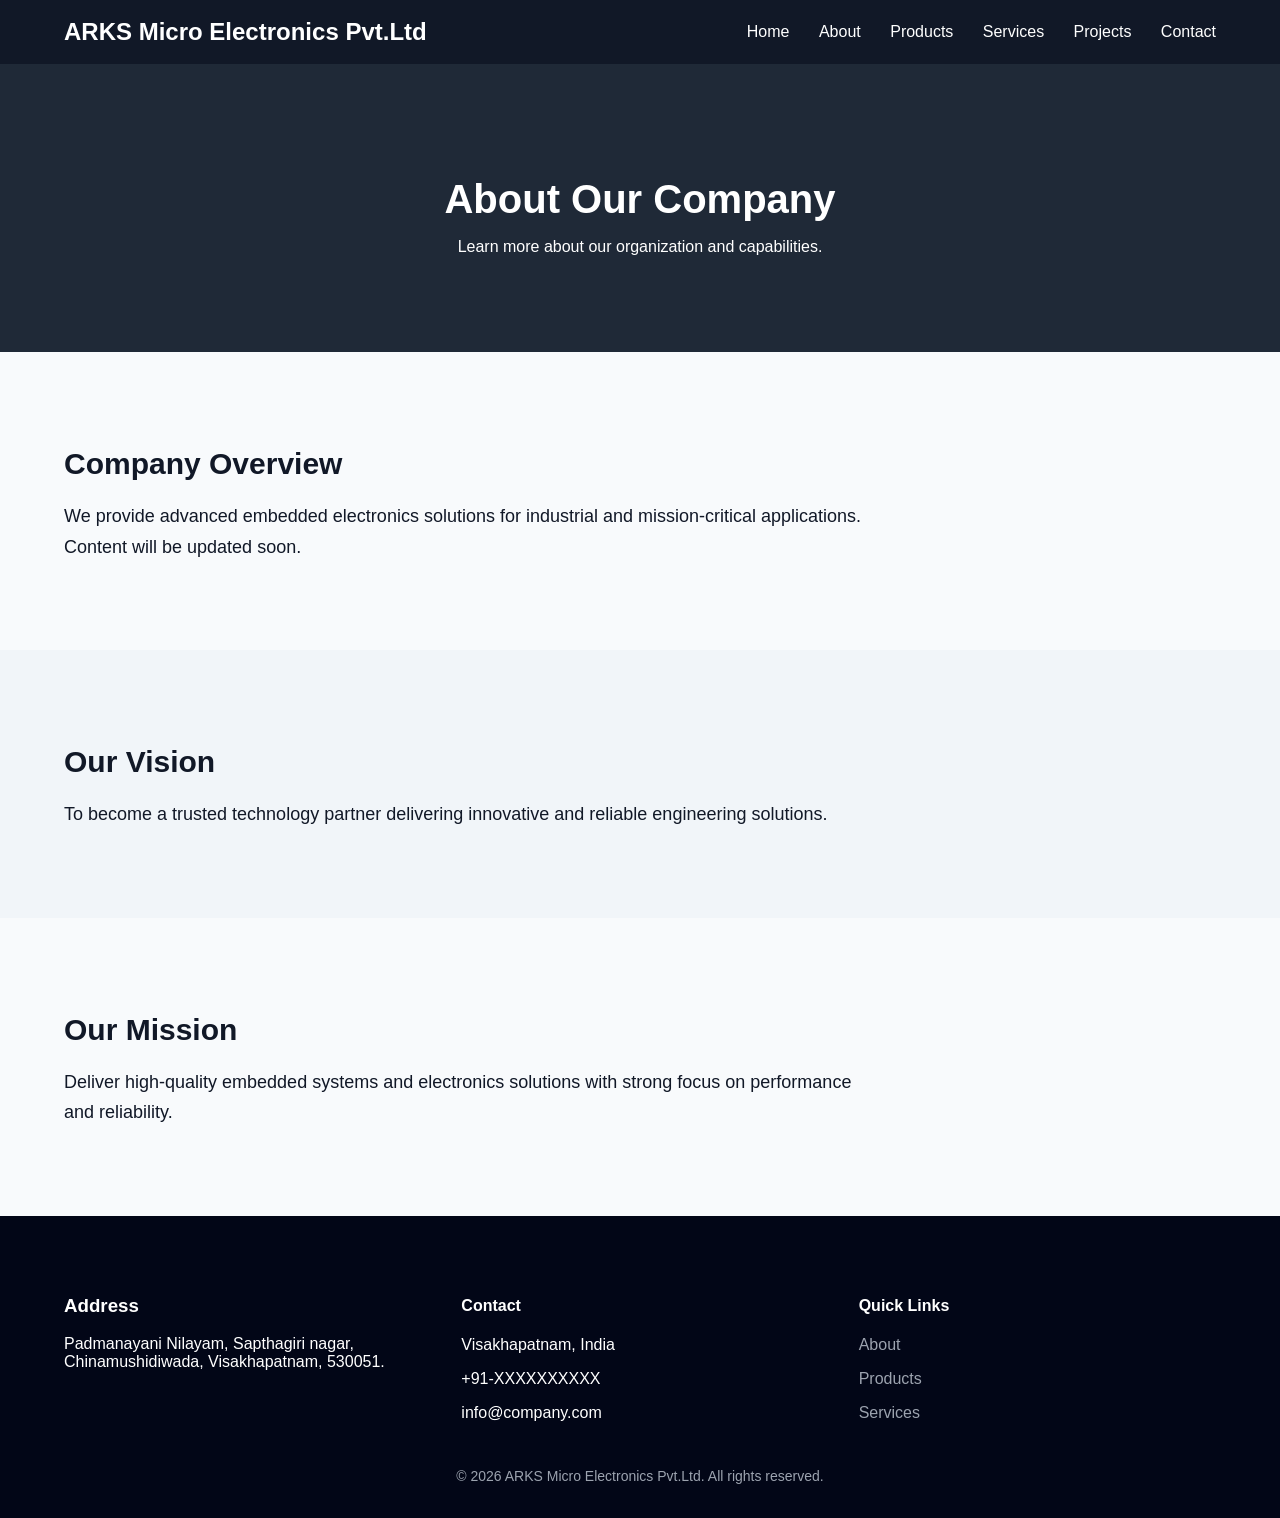
==== about.html @ 64c882c4 "added .html pages for home page" ====
<!DOCTYPE html>
<html lang="en">

<head>

<meta charset="UTF-8">
<meta name="viewport" content="width=device-width, initial-scale=1.0">

<title>About Us</title>

<link rel="stylesheet" href="css/style.css">

</head>

<body>


<!-- HEADER START -->

<header class="header">

<div class="container">

<div class="logo">
ARKS Micro Electronics Pvt.Ltd
</div>

<nav class="nav">

<a href="index.html">Home</a>
<a href="about.html">About</a>
<a href="products.html">Products</a>
<a href="services.html">Services</a>
<a href="projects.html">Projects</a>
<a href="contact.html">Contact</a>

</nav>

</div>

</header>

<!-- HEADER END -->


<!-- ABOUT PAGE TITLE -->

<section class="page-title">

<div class="container">

<h1>About Our Company</h1>

<p>Learn more about our organization and capabilities.</p>

</div>

</section>


<!-- COMPANY OVERVIEW SECTION -->

<section class="about-section">

<div class="container">

<h2>Company Overview</h2>

<p>

We provide advanced embedded electronics solutions
for industrial and mission-critical applications.

Content will be updated soon.

</p>

</div>

</section>


<!-- VISION SECTION -->

<section class="about-section light-bg">

<div class="container">

<h2>Our Vision</h2>

<p>

To become a trusted technology partner delivering
innovative and reliable engineering solutions.

</p>

</div>

</section>


<!-- MISSION SECTION -->

<section class="about-section">

<div class="container">

<h2>Our Mission</h2>

<p>

Deliver high-quality embedded systems and electronics
solutions with strong focus on performance and reliability.

</p>

</div>

</section>


<!-- FOOTER START -->

<footer class="footer">

<div class="container footer-grid">

<div>
<h3>Address</h3>
<p>Padmanayani Nilayam, Sapthagiri nagar, Chinamushidiwada, Visakhapatnam, 530051.</p>
</div>

<div>
<h4>Contact</h4>
<p>Visakhapatnam, India</p>
<p>+91-XXXXXXXXXX</p>
<p>info@company.com</p>
</div>

<div>
<h4>Quick Links</h4>
<p><a href="about.html">About</a></p>
<p><a href="products.html">Products</a></p>
<p><a href="services.html">Services</a></p>
</div>

</div>

<p class="copyright">
© 2026 ARKS Micro Electronics Pvt.Ltd. All rights reserved.
</p>

</footer>

<!-- FOOTER END -->


</body>
</html>
---- css/style.css ----
body{
margin:0;
font-family:Arial, sans-serif;;
background:#f8fafc;
color:#111827;
}

/* container */

.container{
width:90%;
max-width:1200px;
margin:auto;
}

/* header */

.header{
background:#111827;
padding:18px 0;
box-shadow:0 4px 10px rgba(0,0,0,0.1);
}

/* navbar layout */

.header .container{
display:flex;
justify-content:space-between;
align-items:center;
}

/* logo */

.logo{
color:white;
font-size:24px;
font-weight:bold;
}

/* navigation */

.nav a{
color:white;
text-decoration:none;
margin-left:25px;
font-size:16px;
transition:0.3s;
}

/* hover effect */

.nav a:hover{
color:#3b82f6;
}

.hero{
background:linear-gradient(to right,#111827,#1f2937);
color:white;
padding:120px 0;
text-align:center;
}

.hero h1{
font-size:48px;
margin-bottom:20px;
}

.hero p{
font-size:18px;
max-width:700px;
margin:auto;
margin-bottom:30px;
}

/* button */

.btn{
display:inline-block;
padding:12px 28px;
background:#3b82f6;
color:white;
text-decoration:none;
border-radius:6px;
transition:0.3s;
}

.btn:hover{
background:#2563eb;
}

.about-preview{
padding:80px 0;
text-align:center;
background:white;
}

.about-preview h2{
font-size:34px;
margin-bottom:20px;
}

.about-preview p{
max-width:700px;
margin:auto;
margin-bottom:30px;
font-size:17px;
}

.clients{
background:#f1f5f9;
padding:80px 0;
text-align:center;
}

.client-grid{
display:grid;
grid-template-columns:repeat(4,1fr);
gap:30px;
margin-top:40px;
}

.client-grid div{
background:white;
padding:25px;
border-radius:8px;
box-shadow:0 4px 10px rgba(0,0,0,0.05);
font-weight:bold;
}


.products-preview{
padding:80px 0;
background:white;
text-align:center;
}

.product-grid{
display:grid;
grid-template-columns:repeat(4,1fr);
gap:30px;
margin-top:40px;
}

.card{
background:#f8fafc;
padding:30px;
border-radius:10px;
box-shadow:0 6px 18px rgba(0,0,0,0.05);
transition:0.3s;
}

.card:hover{
transform:translateY(-8px);
box-shadow:0 12px 30px rgba(0,0,0,0.08);
}

.card h3{
margin-bottom:15px;
}

.card a{
display:inline-block;
margin-top:10px;
color:#3b82f6;
text-decoration:none;
font-weight:bold;
}


.services-preview{
background:#f1f5f9;
padding:80px 0;
text-align:center;
}

.service-grid{
display:grid;
grid-template-columns:repeat(4,1fr);
gap:30px;
margin-top:40px;
}

.service-box{
background:white;
padding:30px;
border-radius:10px;
box-shadow:0 4px 12px rgba(0,0,0,0.05);
transition:0.3s;
}

.service-box:hover{
transform:translateY(-6px);
}


.projects-preview{
padding:80px 0;
background:white;
text-align:center;
}

.project-grid{
display:grid;
grid-template-columns:repeat(3,1fr);
gap:30px;
margin-top:40px;
}

.project-card{
background:#f8fafc;
padding:30px;
border-radius:10px;
box-shadow:0 4px 12px rgba(0,0,0,0.05);
transition:0.3s;
}

.project-card:hover{
transform:translateY(-6px);
}


.contact-strip{
background:#111827;
color:white;
padding:60px 0;
text-align:center;
}

.contact-strip h2{
margin-bottom:20px;
}


.footer{
background:#020617;
color:white;
padding:60px 0 20px 0;
}

.footer-grid{
display:grid;
grid-template-columns:repeat(3,1fr);
gap:40px;
}

.footer a{
color:#9ca3af;
text-decoration:none;
}

.footer a:hover{
color:white;
}

.copyright{
text-align:center;
margin-top:30px;
font-size:14px;
color:#9ca3af;
}



/* PAGE TITLE SECTION */

.page-title{

background:#1f2937;
color:white;
padding:80px 0;
text-align:center;

}

.page-title h1{

font-size:40px;
margin-bottom:10px;

}


/* ABOUT PAGE SECTIONS */

.about-section{

padding:70px 0;

}

.light-bg{

background:#f1f5f9;

}

.about-section h2{

margin-bottom:20px;

font-size:30px;

}

.about-section p{

max-width:800px;

font-size:18px;

line-height:1.7;

}


/* PRODUCTS PAGE LAYOUT */

.products-page{

padding:80px 0;

}

/* CATEGORY BAR (HORIZONTAL) */

.category-bar{

display:flex;

justify-content:center;

gap:20px;

margin-bottom:40px;

flex-wrap:wrap;

}


.category-btn{

padding:12px 22px;

border:none;

background:#e5e7eb;

color:#111827;

font-size:16px;

font-weight:600;

border-radius:30px;

cursor:pointer;

transition:0.3s;

}


/* hover effect */

.category-bar button:hover{

background:#3b82f6;

color:white;

}

/* ACTIVE CATEGORY BUTTON */

.category-btn.active{

background:#2563eb;

color:white;

box-shadow:0 6px 18px rgba(37,99,235,0.35);

}

/* PRODUCT CARDS */

.product-card{

background:#f8fafc;

padding:25px;

margin-bottom:20px;

border-radius:10px;

box-shadow:0 5px 15px rgba(0,0,0,0.05);

transition:0.3s;

}


.product-card:hover{

transform:translateY(-5px);

}


/* HIDE ALL CATEGORIES FIRST */

.product-category{

display:none;

grid-template-columns:repeat(2,1fr);

gap:25px;

}


/* SHOW DEFAULT CATEGORY */

.product-category.embedded{

display:grid;

}


/* PRODUCT CARD IMPROVEMENT */

.product-card{

background:white;

padding:25px;

border-radius:12px;

box-shadow:0 8px 25px rgba(0,0,0,0.06);

transition:0.3s;

}


.product-card:hover{

transform:translateY(-6px);

box-shadow:0 14px 35px rgba(0,0,0,0.12);

}


/* SHOW FIRST CATEGORY DEFAULT */

.product-category.embedded{

display:block;

}


.product-card img{

width:100%;

height:auto;

border-radius:8px;

margin-bottom:15px;

}
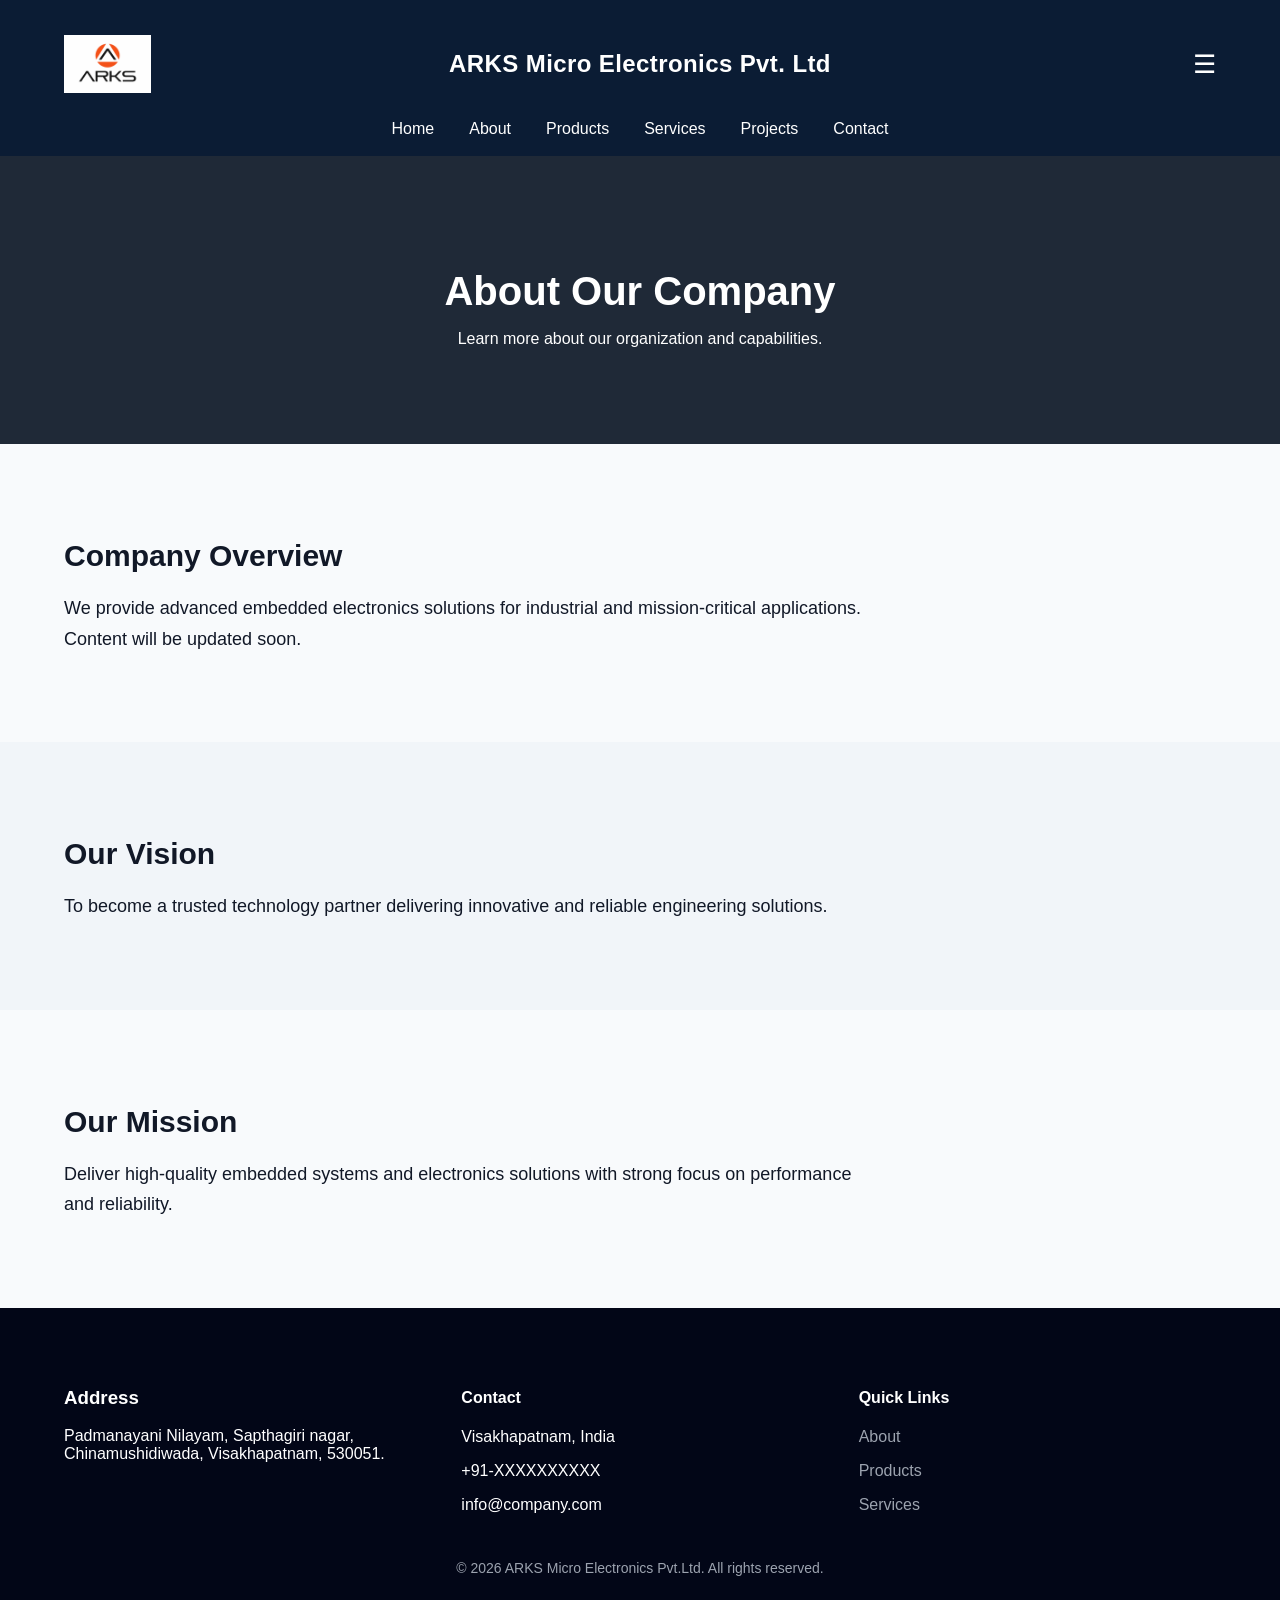
==== commit 502e4034: "updated html files" ====
--- a/about.html
+++ b/about.html
@@ -19,13 +19,42 @@
 
 <header class="header">
 
-<div class="container">
-
-<div class="logo">
-ARKS Micro Electronics Pvt.Ltd
-</div>
-
-<nav class="nav">
+<div class="top-header container">
+
+<div class="logo-left">
+<img src="images/logo.png" alt="Company Logo">
+</div>
+
+
+<div class="company-title-center">
+ARKS Micro Electronics Pvt. Ltd
+</div>
+
+
+<div class="menu-icon" onclick="toggleDropdown()">
+☰
+
+<div id="dropdownMenu" class="dropdown-menu">
+
+<a href="#">Login</a>
+<a href="#">Careers</a>
+<a href="#">Application</a>
+
+<div class="dropdown-divider"></div>
+
+<a href="#">Embedded Systems</a>
+<a href="#">Telemetry</a>
+<a href="#">Power Electronics</a>
+<a href="#">Communication</a>
+
+</div>
+
+</div>
+
+</div>
+
+
+<nav class="nav container">
 
 <a href="index.html">Home</a>
 <a href="about.html">About</a>
@@ -36,8 +65,6 @@
 
 </nav>
 
-</div>
-
 </header>
 
 <!-- HEADER END -->
@@ -158,3 +185,22 @@
 
 </body>
 </html>
+
+
+
+<script>
+
+function toggleDropdown(){
+
+var menu = document.getElementById("dropdownMenu");
+
+if(menu.style.display === "block"){
+menu.style.display = "none";
+}
+else{
+menu.style.display = "block";
+}
+
+}
+
+</script>
--- a/css/style.css
+++ b/css/style.css
@@ -13,21 +13,6 @@
 margin:auto;
 }
 
-/* header */
-
-.header{
-background:#111827;
-padding:18px 0;
-box-shadow:0 4px 10px rgba(0,0,0,0.1);
-}
-
-/* navbar layout */
-
-.header .container{
-display:flex;
-justify-content:space-between;
-align-items:center;
-}
 
 /* logo */
 
@@ -39,10 +24,16 @@
 
 /* navigation */
 
+.nav{
+display:flex;
+justify-content:center;
+gap:35px;
+margin-top:10px;
+}
+
 .nav a{
 color:white;
 text-decoration:none;
-margin-left:25px;
 font-size:16px;
 transition:0.3s;
 }
@@ -461,19 +452,188 @@
 
 .product-category.embedded{
 
+display:grid;
+}
+
+.product-card img{
+
+width:100%;
+
+height:auto;
+
+border-radius:8px;
+
+margin-bottom:15px;
+
+}
+
+
+/* HEADER BACKGROUND */
+
+.header{
+background:#0b1c34;
+padding:18px 0;
+box-shadow:0 4px 10px rgba(0,0,0,0.1);
+}
+
+/* TOP HEADER STRUCTURE */
+
+.top-header{
+display:flex;
+align-items:center;
+justify-content:space-between;
+padding:10px 0;
+position:relative;
+}
+
+/* LOGO */
+
+.logo-left img{
+height:40px;
+}
+
+.logo-left{
+position:absolute;
+left:0;
+top:50%;
+transform:translateY(-50%);
+}
+
+/* COMPANY TITLE CENTER */
+
+.company-title{
+flex:1;
+text-align:center;
+color:white;
+font-size:22px;
+font-weight:600;
+}
+
+/* MENU ICON RIGHT */
+
+.menu-icon{
+font-size:28px;
+cursor:pointer;
+color:white;
+position:relative;
+}
+
+/* DROPDOWN MENU */
+
+.dropdown-menu{
+display:none;
+position:absolute;
+right:0;
+top:45px;
+background:#0b1c34;
+min-width:150px;
+border-radius:6px;
+box-shadow:0 4px 8px rgba(0,0,0,0.4);
+z-index:999;
+}
+
+/* DROPDOWN ITEMS */
+
+.dropdown-menu a{
 display:block;
-
-}
-
-
-.product-card img{
-
-width:100%;
-
-height:auto;
-
-border-radius:8px;
-
-margin-bottom:15px;
-
-}
+padding:12px;
+color:white;
+text-decoration:none;
+}
+
+/* HOVER EFFECT */
+
+.dropdown-menu a:hover{
+background:#1c3d6e;
+}
+
+
+
+/* ===== CENTERED COMPANY TITLE HEADER ===== */
+
+.top-header{
+position:relative;
+display:flex;
+align-items:center;
+height:72px;
+}
+
+/* LEFT LOGO */
+
+.logo-left{
+position:absolute;
+left:0;
+}
+
+.logo-left img{
+height:58px;
+width:auto;
+display:block;
+}
+
+/* CENTER TITLE (TRUE CENTER OF SCREEN) */
+
+.company-title-center{
+position:absolute;
+left:50%;
+transform:translateX(-50%);
+font-size:24px;
+font-weight:600;
+letter-spacing:.4px;
+color:white;
+white-space:nowrap;
+}
+
+/* RIGHT MENU ICON */
+
+.menu-icon{
+position:absolute;
+right:0;
+font-size:26px;
+cursor:pointer;
+color:white;
+transition:.2s ease;
+}
+
+.menu-icon:hover{
+transform:scale(1.08);
+}
+
+/* DROPDOWN MENU */
+
+.dropdown-menu{
+display:none;
+position:absolute;
+right:0;
+top:40px;
+background:#0b2a4a;
+min-width:180px;
+border-radius:6px;
+box-shadow:0 8px 20px rgba(0,0,0,0.35);
+overflow:hidden;
+z-index:999;
+}
+
+/* DROPDOWN LINKS */
+
+.dropdown-menu a{
+display:block;
+padding:8px 16px;
+font-size:13px;
+color:white;
+text-decoration:none;
+transition:.2s;
+}
+
+.dropdown-menu a:hover{
+background:#133b63;
+padding-left:20px;
+}
+
+/* DIVIDER LINE */
+
+.dropdown-divider{
+height:1px;
+background:#244e75;
+margin:6px 0;
+}
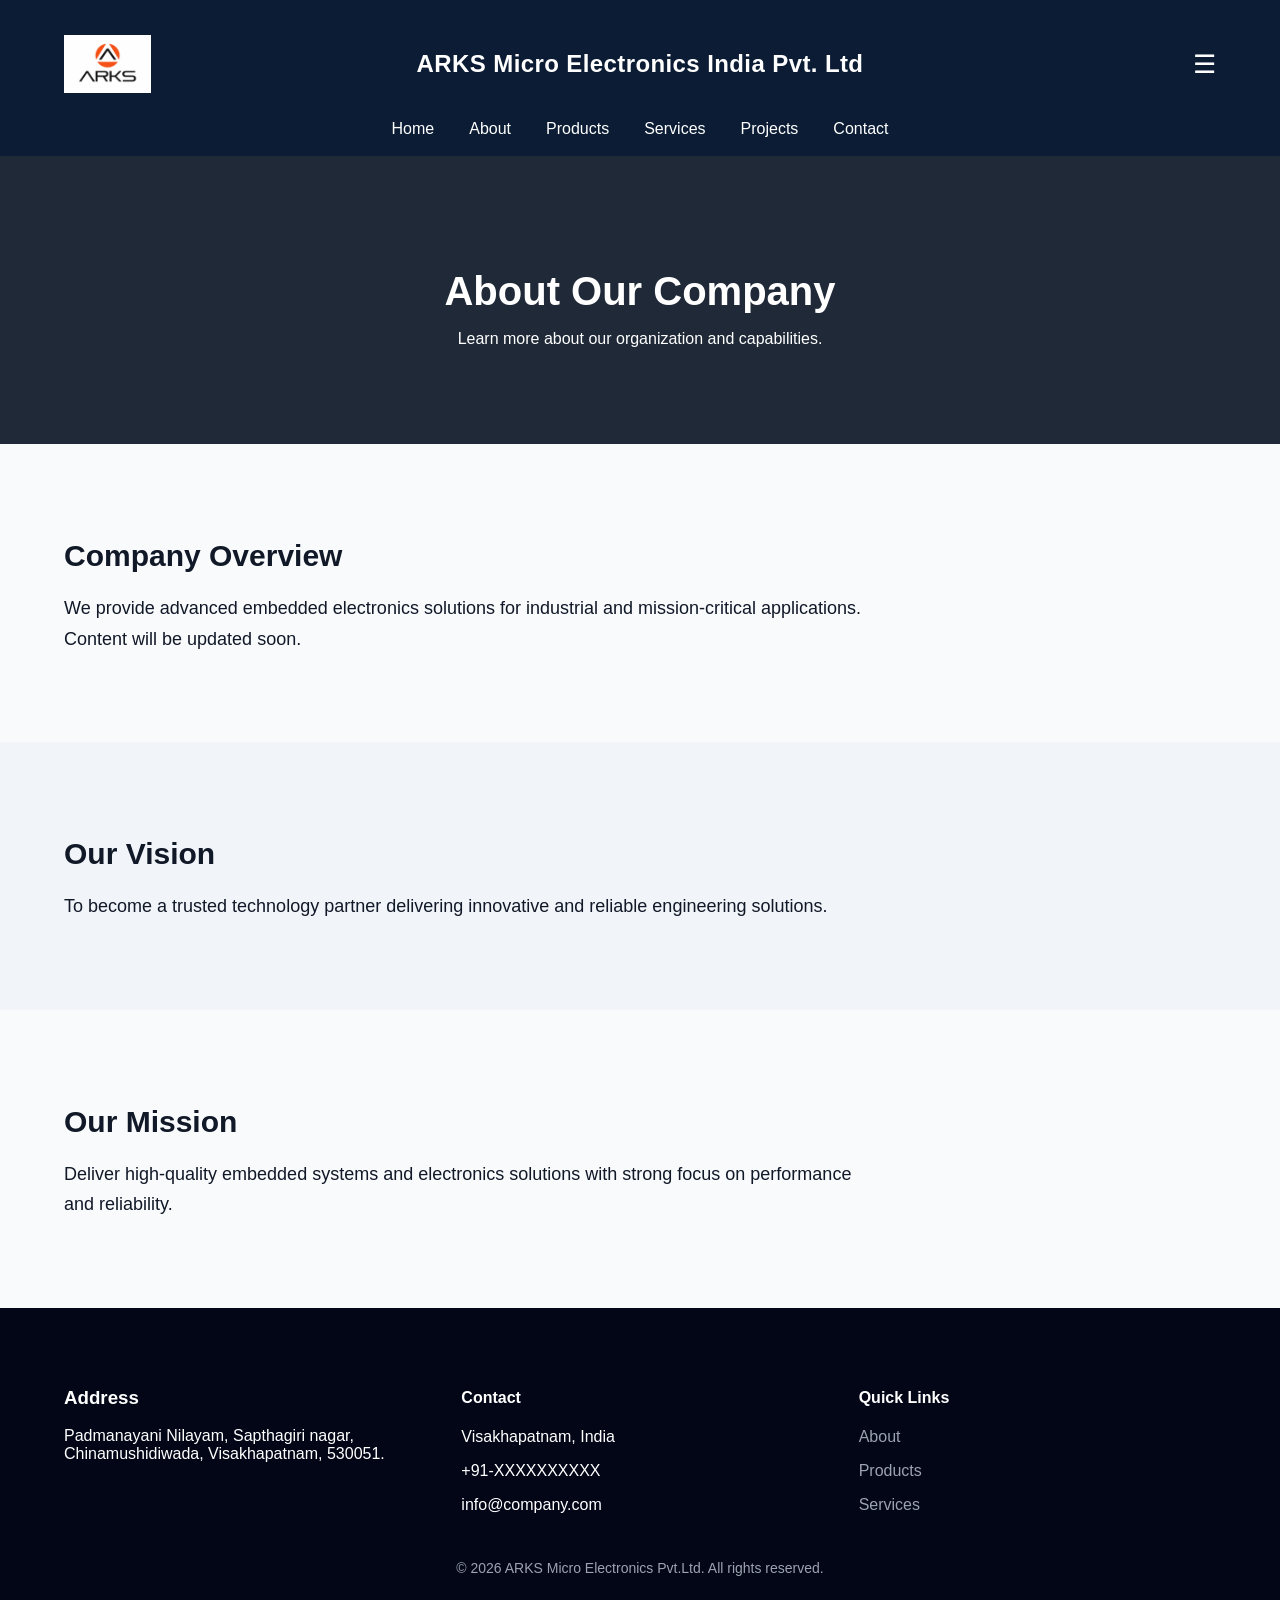
==== commit a277e70f: "changed html files as required" ====
--- a/about.html
+++ b/about.html
@@ -27,7 +27,7 @@
 
 
 <div class="company-title-center">
-ARKS Micro Electronics Pvt. Ltd
+ARKS Micro Electronics India Pvt. Ltd
 </div>
 
 
@@ -182,25 +182,7 @@
 
 <!-- FOOTER END -->
 
+<script src="js/script.js"></script>
 
 </body>
 </html>
-
-
-
-<script>
-
-function toggleDropdown(){
-
-var menu = document.getElementById("dropdownMenu");
-
-if(menu.style.display === "block"){
-menu.style.display = "none";
-}
-else{
-menu.style.display = "block";
-}
-
-}
-
-</script>
--- a/css/style.css
+++ b/css/style.css
@@ -105,17 +105,64 @@
 
 .client-grid{
 display:grid;
-grid-template-columns:repeat(4,1fr);
+grid-template-columns: repeat(auto-fit, minmax(220px, 1fr));
 gap:30px;
 margin-top:40px;
 }
 
-.client-grid div{
+/* CLIENTS SECTION */
+
+.client-item{
+
 background:white;
+
 padding:25px;
-border-radius:8px;
-box-shadow:0 4px 10px rgba(0,0,0,0.05);
-font-weight:bold;
+
+border-radius:10px;
+
+box-shadow:0 4px 12px rgba(0,0,0,0.05);
+
+text-align:center;
+
+transition:0.3s;
+
+}
+
+
+.client-item:hover{
+
+transform:translateY(-6px);
+
+box-shadow:0 10px 25px rgba(0,0,0,0.1);
+
+}
+
+
+/* CLIENT LOGO IMAGE */
+
+.client-item img{
+
+width:120px;
+
+height:80px;
+
+object-fit:contain;
+
+margin-bottom:10px;
+
+}
+
+
+/* CLIENT NAME */
+
+.client-item p{
+
+font-weight:600;
+
+color:#111827;
+
+margin:0;
+
 }
 
 
@@ -637,3 +684,350 @@
 background:#244e75;
 margin:6px 0;
 }
+
+
+
+/* SERVICES PAGE GRID */
+
+.services-page{
+
+padding:80px 0;
+
+}
+
+
+.services-grid{
+
+display:grid;
+
+grid-template-columns:repeat(3,1fr);
+
+gap:35px;
+
+}
+
+
+/* SERVICE CARD */
+
+.service-card{
+
+background:white;
+
+padding:35px;
+
+border-radius:14px;
+
+box-shadow:0 8px 28px rgba(0,0,0,0.06);
+
+transition:0.3s;
+
+}
+
+
+.service-card:hover{
+
+transform:translateY(-8px);
+
+box-shadow:0 16px 40px rgba(0,0,0,0.12);
+
+}
+
+
+.service-card h3{
+
+margin-bottom:15px;
+
+color:#111827;
+
+}
+
+
+.service-card p{
+
+color:#4b5563;
+
+line-height:1.6;
+
+}
+
+
+
+/* PROJECTS PAGE */
+
+.projects-page{
+
+padding:80px 0;
+
+}
+
+
+.projects-grid{
+
+display:grid;
+
+grid-template-columns:repeat(3,1fr);
+
+gap:35px;
+
+}
+
+
+/* PROJECT CARD */
+
+.project-card{
+
+background:white;
+
+border-radius:14px;
+
+overflow:hidden;
+
+box-shadow:0 10px 30px rgba(0,0,0,0.06);
+
+transition:0.3s;
+
+}
+
+
+.project-card:hover{
+
+transform:translateY(-8px);
+
+box-shadow:0 18px 45px rgba(0,0,0,0.12);
+
+}
+
+
+.project-card img{
+
+width:100%;
+
+height:200px;
+
+object-fit:cover;
+
+}
+
+
+.project-card h3{
+
+padding:20px 20px 10px;
+
+}
+
+
+.project-card p{
+
+padding:0 20px 25px;
+
+color:#4b5563;
+
+}
+
+
+
+/* CONTACT PAGE */
+
+.contact-page{
+
+padding:80px 0;
+
+}
+
+
+/* CONTACT LAYOUT */
+
+.contact-layout{
+
+display:grid;
+
+grid-template-columns:1fr 1fr;
+
+gap:60px;
+
+}
+
+
+/* CONTACT INFO */
+
+.contact-info h2{
+
+margin-bottom:20px;
+
+}
+
+
+.contact-info p{
+
+margin-bottom:20px;
+
+line-height:1.6;
+
+color:#4b5563;
+
+}
+
+
+/* CONTACT FORM */
+
+.contact-form form{
+
+display:flex;
+flex-direction:column;
+gap:14px;
+
+}
+
+
+/* LABEL STYLE */
+
+.contact-form label{
+
+font-weight:600;
+color:#111827;
+margin-top:10px;
+
+}
+
+
+/* INPUTS */
+
+.contact-form input,
+.contact-form textarea,
+.contact-form select{
+
+padding:12px;
+border:1px solid #d1d5db;
+border-radius:6px;
+font-size:15px;
+width:100%;
+
+}
+
+
+/* FOCUS EFFECT */
+
+.contact-form input:focus,
+.contact-form textarea:focus,
+.contact-form select:focus{
+
+outline:none;
+border-color:#2563eb;
+
+}
+
+
+/* BUTTON */
+
+.contact-form button{
+
+margin-top:15px;
+padding:14px;
+background:#2563eb;
+color:white;
+border:none;
+border-radius:6px;
+font-size:16px;
+cursor:pointer;
+transition:0.3s;
+
+}
+
+
+.contact-form button:hover{
+
+background:#1d4ed8;
+
+}
+
+
+/* CAREERS NOTE ABOVE CONTACT FORM */
+
+.careers-note{
+
+font-size:15px;
+
+margin-bottom:30px;
+
+color:#4b5563;
+
+}
+
+
+.careers-note a{
+
+color:#2563eb;
+
+font-weight:600;
+
+text-decoration:none;
+
+}
+
+
+.careers-note a:hover{
+
+text-decoration:underline;
+
+}
+
+
+
+/* CAREERS HERO BANNER */
+
+.careers-hero{
+
+background:url("../images/careers-banner.png") center/cover no-repeat;
+
+height:420px;
+
+position:relative;
+
+display:flex;
+
+align-items:center;
+
+}
+
+
+/* DARK OVERLAY FOR TEXT VISIBILITY */
+
+.careers-overlay{
+
+background:rgba(0,0,0,0.55);
+
+width:100%;
+
+height:100%;
+
+display:flex;
+
+align-items:center;
+
+}
+
+
+/* HERO TEXT */
+
+.careers-hero h1{
+
+color:white;
+
+font-size:48px;
+
+margin-bottom:20px;
+
+}
+
+
+.careers-hero p{
+
+color:white;
+
+max-width:700px;
+
+line-height:1.7;
+
+font-size:18px;
+
+}
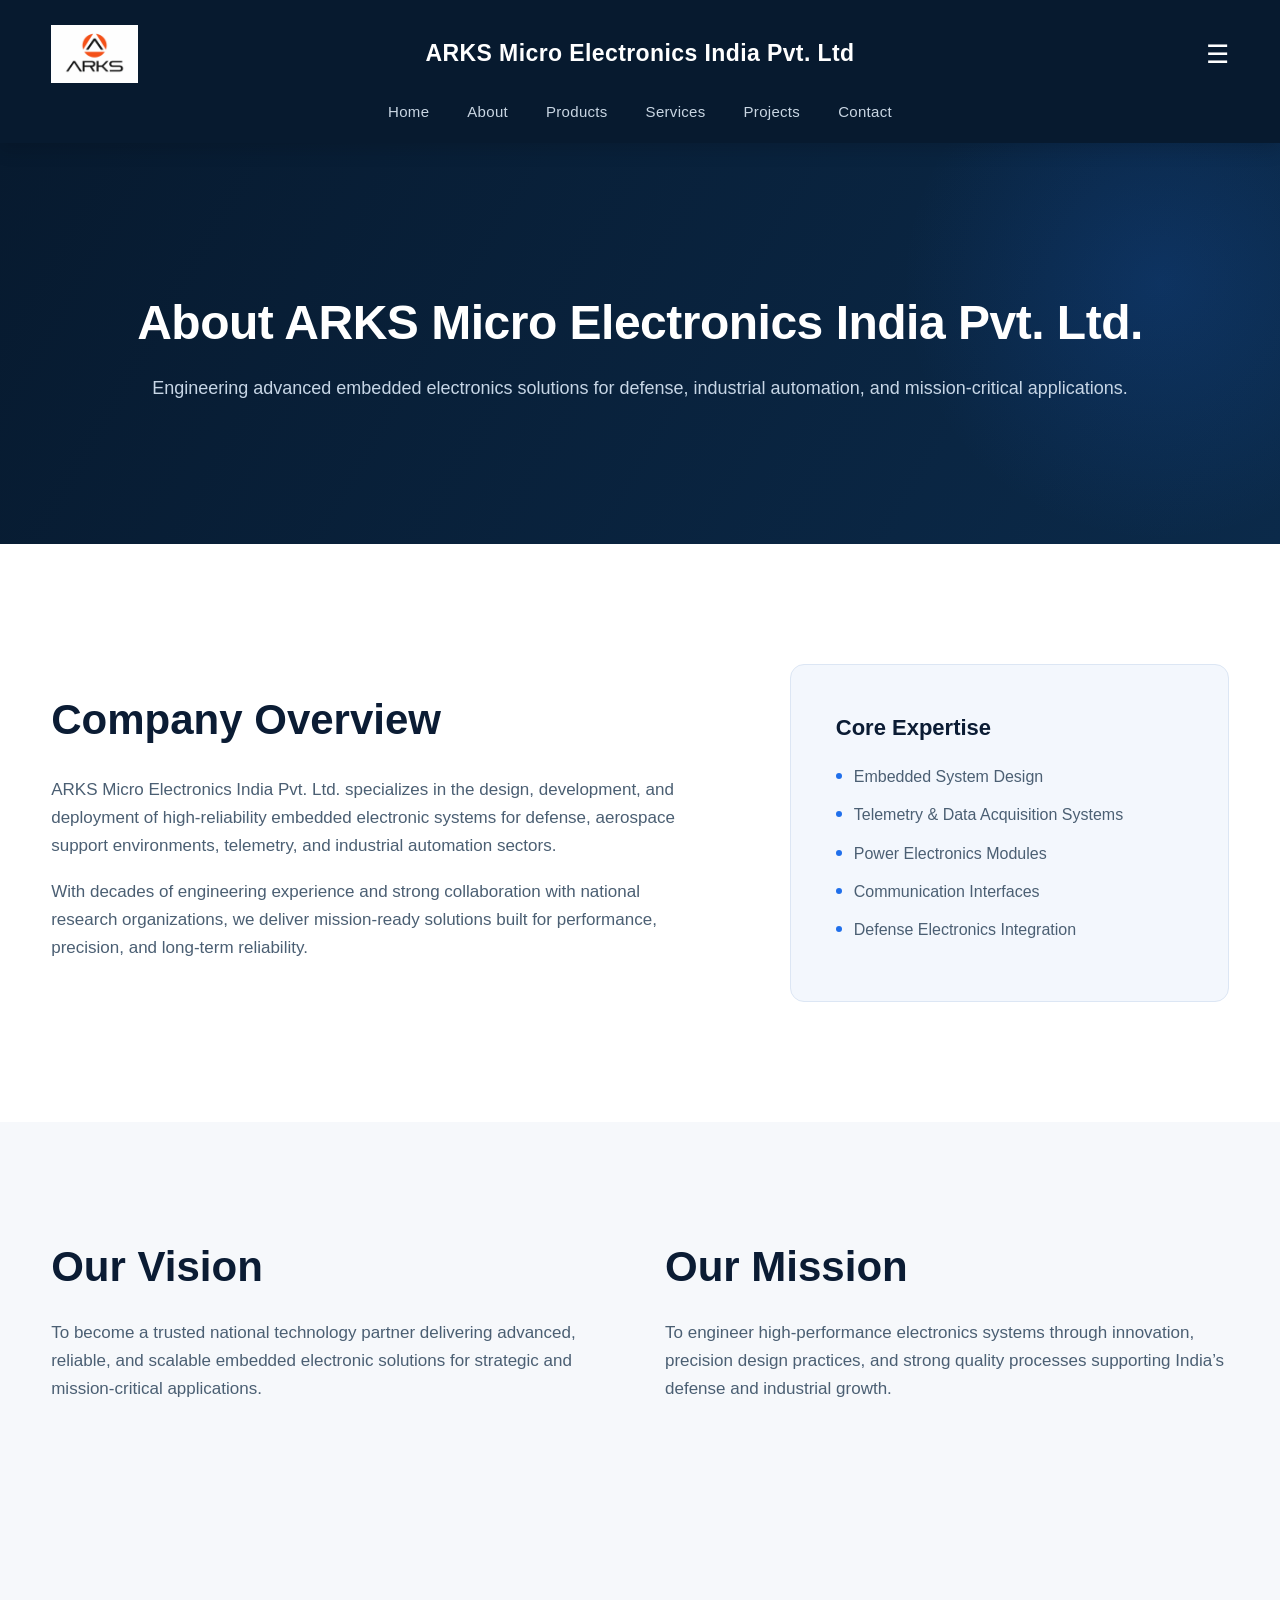
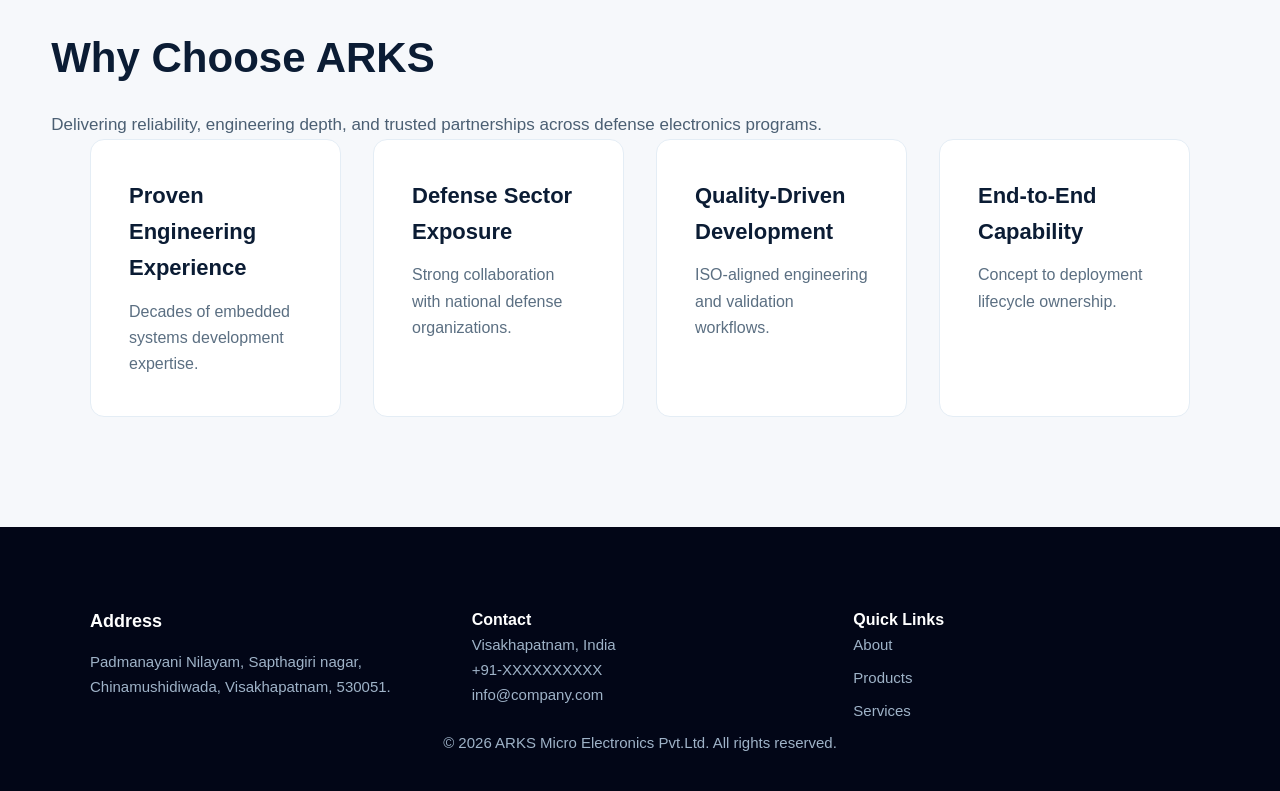
==== commit 6313e616: "updated all html pages" ====
--- a/about.html
+++ b/about.html
@@ -76,9 +76,12 @@
 
 <div class="container">
 
-<h1>About Our Company</h1>
-
-<p>Learn more about our organization and capabilities.</p>
+<h1>About ARKS Micro Electronics India Pvt. Ltd.</h1>
+
+<p>
+Engineering advanced embedded electronics solutions for defense,
+industrial automation, and mission-critical applications.
+</p>
 
 </div>
 
@@ -89,63 +92,126 @@
 
 <section class="about-section">
 
+<div class="container about-grid">
+
+<div>
+
+<h2>Company Overview</h2>
+
+<p>
+ARKS Micro Electronics India Pvt. Ltd. specializes in the design,
+development, and deployment of high-reliability embedded electronic
+systems for defense, aerospace support environments, telemetry,
+and industrial automation sectors.
+</p>
+
+<p>
+With decades of engineering experience and strong collaboration with
+national research organizations, we deliver mission-ready solutions
+built for performance, precision, and long-term reliability.
+</p>
+
+</div>
+
+<div class="about-highlight-box">
+
+<h3>Core Expertise</h3>
+
+<ul>
+
+<li>Embedded System Design</li>
+
+<li>Telemetry & Data Acquisition Systems</li>
+
+<li>Power Electronics Modules</li>
+
+<li>Communication Interfaces</li>
+
+<li>Defense Electronics Integration</li>
+
+</ul>
+
+</div>
+
+</div>
+
+</section>
+
+
+<!-- VISION SECTION -->
+
+<!-- MISSION SECTION -->
+
+<section class="vision-mission-section">
+
+<div class="container vision-mission-grid">
+
+<div class="vision-box">
+
+<h2>Our Vision</h2>
+
+<p>
+To become a trusted national technology partner delivering advanced,
+reliable, and scalable embedded electronic solutions for strategic
+and mission-critical applications.
+</p>
+
+</div>
+
+<div class="mission-box">
+
+<h2>Our Mission</h2>
+
+<p>
+To engineer high-performance electronics systems through innovation,
+precision design practices, and strong quality processes supporting
+India’s defense and industrial growth.
+</p>
+
+</div>
+
+</div>
+
+</section>
+
+<section class="why-arks-section">
+
 <div class="container">
 
-<h2>Company Overview</h2>
-
-<p>
-
-We provide advanced embedded electronics solutions
-for industrial and mission-critical applications.
-
-Content will be updated soon.
-
-</p>
-
-</div>
-
-</section>
-
-
-<!-- VISION SECTION -->
-
-<section class="about-section light-bg">
-
-<div class="container">
-
-<h2>Our Vision</h2>
-
-<p>
-
-To become a trusted technology partner delivering
-innovative and reliable engineering solutions.
-
-</p>
-
-</div>
-
-</section>
-
-
-<!-- MISSION SECTION -->
-
-<section class="about-section">
-
-<div class="container">
-
-<h2>Our Mission</h2>
-
-<p>
-
-Deliver high-quality embedded systems and electronics
-solutions with strong focus on performance and reliability.
-
-</p>
-
-</div>
-
-</section>
-
+<h2>Why Choose ARKS</h2>
+
+<p class="section-subtitle">
+Delivering reliability, engineering depth, and trusted partnerships
+across defense electronics programs.
+</p>
+
+<div class="why-grid">
+
+<div class="why-card">
+<h3>Proven Engineering Experience</h3>
+<p>Decades of embedded systems development expertise.</p>
+</div>
+
+<div class="why-card">
+<h3>Defense Sector Exposure</h3>
+<p>Strong collaboration with national defense organizations.</p>
+</div>
+
+<div class="why-card">
+<h3>Quality-Driven Development</h3>
+<p>ISO-aligned engineering and validation workflows.</p>
+</div>
+
+<div class="why-card">
+<h3>End-to-End Capability</h3>
+<p>Concept to deployment lifecycle ownership.</p>
+</div>
+
+</div>
+
+</div>
+
+</section>
 
 <!-- FOOTER START -->
 
--- a/css/style.css
+++ b/css/style.css
@@ -1,1033 +1,3493 @@
+/* =====================================================
+ARKS MICRO ELECTRONICS
+ENTERPRISE DEFENSE UI SYSTEM
+MASTER STYLESHEET — DESKTOP VERSION
+===================================================== */
+
+
+/* ===============================
+RESET
+=============================== */
+
+*{
+margin:0;
+padding:0;
+box-sizing:border-box;
+}
+
+
+/* ===============================
+BODY
+=============================== */
+
 body{
-margin:0;
-font-family:Arial, sans-serif;;
-background:#f8fafc;
-color:#111827;
-}
-
-/* container */
+
+font-family:"Inter", "Segoe UI", Arial, sans-serif;
+
+background:#f6f8fb;
+
+color:#0b1c34;
+
+line-height:1.65;
+
+-webkit-font-smoothing:antialiased;
+
+}
+
+
+/* ===============================
+CONTAINER SYSTEM
+=============================== */
 
 .container{
-width:90%;
+
+width:92%;
+
 max-width:1200px;
+
 margin:auto;
-}
-
-
-/* logo */
-
-.logo{
+
+}
+
+
+/* ===============================
+TYPOGRAPHY SCALE
+=============================== */
+
+h1{
+
+font-size:54px;
+
+font-weight:700;
+
+letter-spacing:-.5px;
+
+}
+
+
+h2{
+
+font-size:42px;
+
+font-weight:600;
+
+margin-bottom:18px;
+
+}
+
+
+h3{
+
+font-size:22px;
+
+font-weight:600;
+
+margin-bottom:10px;
+
+}
+
+
+p{
+
+font-size:17px;
+
+color:#4b5f73;
+
+}
+
+
+/* ===============================
+SECTION SPACING SYSTEM
+=============================== */
+
+section{
+
+padding:110px 0;
+
+}
+
+
+/* ===============================
+HEADER
+=============================== */
+
+.header{
+
+background:#071a2f;
+
+padding:18px 0;
+
+box-shadow:0 6px 18px rgba(0,0,0,.15);
+
+position:sticky;
+
+top:0;
+
+z-index:999;
+
+}
+
+
+/* ===============================
+TOP HEADER STRUCTURE
+=============================== */
+
+.top-header{
+
+position:relative;
+
+display:flex;
+
+align-items:center;
+
+height:72px;
+
+}
+
+
+/* LOGO */
+
+.logo-left{
+
+position:absolute;
+
+left:0;
+
+}
+
+
+.logo-left img{
+
+height:58px;
+
+}
+
+
+/* CENTER TITLE */
+
+.company-title-center{
+
+position:absolute;
+
+left:50%;
+
+transform:translateX(-50%);
+
 color:white;
-font-size:24px;
-font-weight:bold;
-}
-
-/* navigation */
+
+font-size:23px;
+
+font-weight:600;
+
+letter-spacing:.4px;
+
+}
+
+
+/* MENU ICON */
+
+.menu-icon{
+
+position:absolute;
+
+right:0;
+
+font-size:26px;
+
+color:white;
+
+cursor:pointer;
+
+transition:.25s ease;
+
+}
+
+
+.menu-icon:hover{
+
+transform:scale(1.08);
+
+}
+
+
+/* ===============================
+NAVIGATION BAR
+=============================== */
 
 .nav{
+
 display:flex;
+
 justify-content:center;
+
+gap:38px;
+
+margin-top:10px;
+
+}
+
+
+.nav a{
+
+color:#c9d6e3;
+
+text-decoration:none;
+
+font-size:15px;
+
+font-weight:500;
+
+letter-spacing:.3px;
+
+transition:.25s ease;
+
+}
+
+
+.nav a:hover{
+
+color:#1f6feb;
+
+}
+
+
+/* ===============================
+DROPDOWN MENU
+=============================== */
+
+.dropdown-menu{
+
+display:none;
+
+position:absolute;
+
+right:0;
+
+top:44px;
+
+background:#0b2a4a;
+
+min-width:200px;
+
+border-radius:6px;
+
+overflow:hidden;
+
+box-shadow:0 12px 28px rgba(0,0,0,.35);
+
+animation:fadeDropdown .2s ease;
+
+}
+
+
+@keyframes fadeDropdown{
+
+from{
+
+opacity:0;
+
+transform:translateY(-8px);
+
+}
+
+to{
+
+opacity:1;
+
+transform:translateY(0);
+
+}
+
+}
+
+
+/* DROPDOWN LINKS */
+
+.dropdown-menu a{
+
+display:block;
+
+padding:12px 18px;
+
+font-size:14px;
+
+color:#e2edf7;
+
+text-decoration:none;
+
+transition:.2s ease;
+
+}
+
+
+.dropdown-menu a:hover{
+
+background:#123b66;
+
+padding-left:24px;
+
+}
+
+
+/* DIVIDER */
+
+.dropdown-divider{
+
+height:1px;
+
+background:#244e75;
+
+margin:6px 0;
+
+}
+
+
+/* ===============================
+BUTTON SYSTEM
+=============================== */
+
+.btn,
+
+.btn-primary{
+
+display:inline-block;
+
+padding:14px 38px;
+
+border-radius:40px;
+
+background:#1f6feb;
+
+color:white;
+
+text-decoration:none;
+
+font-weight:600;
+
+letter-spacing:.3px;
+
+transition:.3s ease;
+
+box-shadow:0 6px 22px rgba(31,111,235,.35);
+
+}
+
+
+.btn:hover,
+
+.btn-primary:hover{
+
+background:#175ed1;
+
+transform:translateY(-2px);
+
+}
+
+
+/* OUTLINE BUTTON */
+
+.btn-outline{
+
+padding:14px 38px;
+
+border-radius:40px;
+
+border:2px solid #1f6feb;
+
+color:#1f6feb;
+
+text-decoration:none;
+
+font-weight:600;
+
+transition:.3s ease;
+
+}
+
+
+.btn-outline:hover{
+
+background:#1f6feb;
+
+color:white;
+
+}
+
+
+
+
+/* ===============================
+HERO SECTION
+=============================== */
+
+.hero{
+
+background:
+linear-gradient(135deg,#06192c 0%, #0b2a4a 60%, #133b63 100%);
+
+color:white;
+
+text-align:center;
+
+padding:160px 0 150px 0;
+
+position:relative;
+
+overflow:hidden;
+
+}
+
+
+/* subtle engineering glow layer */
+
+.hero::after{
+
+content:"";
+
+position:absolute;
+
+width:600px;
+
+height:600px;
+
+background:radial-gradient(circle, rgba(31,111,235,.25) 0%, transparent 70%);
+
+top:-120px;
+
+right:-150px;
+
+z-index:0;
+
+}
+
+
+.hero .container{
+
+position:relative;
+
+z-index:1;
+
+}
+
+
+.hero h1{
+
+font-size:56px;
+
+margin-bottom:26px;
+
+letter-spacing:-.4px;
+
+}
+
+
+.hero p{
+
+max-width:720px;
+
+margin:auto;
+
+font-size:19px;
+
+color:#c7d6e6;
+
+margin-bottom:40px;
+
+}
+
+
+/* ===============================
+SECTION TITLE BLOCK SYSTEM
+=============================== */
+
+.section-tag{
+
+display:inline-block;
+
+padding:6px 18px;
+
+border-radius:20px;
+
+background:#e8f0ff;
+
+color:#1f6feb;
+
+font-size:13px;
+
+font-weight:600;
+
+letter-spacing:.8px;
+
+margin-bottom:14px;
+
+}
+
+
+.section-heading{
+
+text-align:center;
+
+margin-bottom:60px;
+
+}
+
+
+.section-heading h2{
+
+margin-bottom:10px;
+
+}
+
+
+.section-heading p{
+
+max-width:650px;
+
+margin:auto;
+
+color:#5b6f82;
+
+}
+
+
+/* ===============================
+ABOUT PREVIEW SECTION
+=============================== */
+
+.about-preview{
+
+background:white;
+
+text-align:center;
+
+padding:120px 0;
+
+}
+
+
+.about-preview h2{
+
+margin-bottom:22px;
+
+}
+
+
+.about-preview p{
+
+max-width:720px;
+
+margin:auto;
+
+margin-bottom:36px;
+
+}
+
+
+/* CTA spacing refinement */
+
+.about-preview .btn{
+
+margin-top:6px;
+
+}
+
+
+/* ===============================
+CLIENTS SECTION
+=============================== */
+
+.clients{
+
+background:#eef3f8;
+
+text-align:center;
+
+padding:130px 0;
+
+}
+
+
+.clients-heading{
+
+margin-bottom:60px;
+
+}
+
+
+.clients-tag{
+
+display:inline-block;
+
+padding:6px 18px;
+
+border-radius:20px;
+
+background:#e8f0ff;
+
+color:#1f6feb;
+
+font-size:13px;
+
+font-weight:600;
+
+letter-spacing:.8px;
+
+margin-bottom:10px;
+
+}
+
+
+.clients-heading h2{
+
+margin-bottom:8px;
+
+}
+
+
+.clients-subtitle{
+
+color:#5b6f82;
+
+font-size:18px;
+
+}
+
+
+/* CLIENT GRID */
+
+.client-grid{
+
+display:grid;
+
+grid-template-columns:repeat(5,1fr);
+
 gap:35px;
-margin-top:10px;
-}
-
-.nav a{
+
+margin-top:40px;
+
+}
+
+
+/* CLIENT CARD */
+
+.client-item{
+
+background:white;
+
+padding:28px;
+
+border-radius:12px;
+
+border:1px solid #e3ebf5;
+
+transition:.35s ease;
+
+position:relative;
+
+overflow:hidden;
+
+}
+
+
+.client-item::after{
+
+content:"";
+
+position:absolute;
+
+inset:0;
+
+background:linear-gradient(120deg, transparent, rgba(31,111,235,.08), transparent);
+
+opacity:0;
+
+transition:.4s ease;
+
+}
+
+
+.client-item:hover{
+
+transform:translateY(-6px);
+
+box-shadow:0 14px 34px rgba(0,0,0,.08);
+
+}
+
+
+.client-item:hover::after{
+
+opacity:1;
+
+}
+
+
+.client-item img{
+
+width:120px;
+
+height:80px;
+
+object-fit:contain;
+
+margin-bottom:8px;
+
+}
+
+
+/* CLIENT LABEL */
+
+.client-item p{
+
+font-size:14px;
+
+font-weight:600;
+
+color:#0b1c34;
+
+}
+
+
+/* ===============================
+CARD SYSTEM (PREVIEW CARDS)
+=============================== */
+
+.card{
+
+background:white;
+
+padding:34px;
+
+border-radius:14px;
+
+border:1px solid #e4edf5;
+
+transition:.35s ease;
+
+position:relative;
+
+}
+
+
+.card::before{
+
+content:"";
+
+position:absolute;
+
+top:0;
+
+left:0;
+
+height:3px;
+
+width:0%;
+
+background:#1f6feb;
+
+transition:.35s ease;
+
+}
+
+
+.card:hover::before{
+
+width:100%;
+
+}
+
+
+.card:hover{
+
+transform:translateY(-8px);
+
+box-shadow:0 16px 38px rgba(0,0,0,.08);
+
+}
+
+
+.card h3{
+
+margin-bottom:12px;
+
+}
+
+
+.card p{
+
+font-size:16px;
+
+}
+
+
+/* ===============================
+PRODUCTS PREVIEW
+=============================== */
+
+.products-preview{
+
+background:white;
+
+text-align:center;
+
+padding:130px 0;
+
+}
+
+
+.product-grid{
+
+display:grid;
+
+grid-template-columns:repeat(3,1fr);
+
+gap:42px;
+
+max-width:1100px;
+
+margin:auto;
+
+}
+
+
+/* VIEW ALL PRODUCTS BUTTON */
+
+.view-products-btn-wrapper{
+
+text-align:center;
+
+margin-top:60px;
+
+}
+
+
+.view-products-btn{
+
+display:inline-block;
+
+padding:14px 40px;
+
+border-radius:40px;
+
+border:2px solid #1f6feb;
+
+color:#1f6feb;
+
+font-weight:600;
+
+letter-spacing:.5px;
+
+text-decoration:none;
+
+transition:.3s ease;
+
+}
+
+
+.view-products-btn:hover{
+
+background:#1f6feb;
+
 color:white;
+
+transform:translateY(-2px);
+
+}
+
+
+/* ===============================
+SERVICES PREVIEW
+=============================== */
+
+.services-preview{
+
+background:#eef3f8;
+
+text-align:center;
+
+padding:130px 0;
+
+}
+
+
+/* SERVICES GRID */
+
+.service-grid{
+
+display:grid;
+
+grid-template-columns:repeat(3,1fr);
+
+gap:40px;
+
+max-width:950px;
+
+margin:auto;
+
+}
+
+
+/* SERVICE BOX */
+
+.service-box{
+
+background:white;
+
+padding:36px;
+
+border-radius:14px;
+
+border:1px solid #e4edf5;
+
+transition:.35s ease;
+
+position:relative;
+
+}
+
+
+.service-box::before{
+
+content:"";
+
+position:absolute;
+
+left:0;
+
+bottom:0;
+
+height:3px;
+
+width:0%;
+
+background:#1f6feb;
+
+transition:.35s ease;
+
+}
+
+
+.service-box:hover::before{
+
+width:100%;
+
+}
+
+
+.service-box:hover{
+
+transform:translateY(-7px);
+
+box-shadow:0 16px 40px rgba(0,0,0,.08);
+
+}
+
+
+/* VIEW ALL SERVICES BUTTON */
+
+.view-services-btn-wrapper{
+
+margin-top:65px;
+
+}
+
+
+.view-services-btn{
+
+display:inline-block;
+
+padding:14px 40px;
+
+border-radius:40px;
+
+border:2px solid #1f6feb;
+
+color:#1f6feb;
+
+font-weight:600;
+
 text-decoration:none;
+
+transition:.3s ease;
+
+}
+
+
+.view-services-btn:hover{
+
+background:#1f6feb;
+
+color:white;
+
+transform:translateY(-2px);
+
+}
+
+
+
+
+/* ===============================
+STRENGTHS SECTION
+=============================== */
+
+.strengths-section{
+
+background:white;
+
+text-align:center;
+
+padding:130px 0;
+
+}
+
+
+/* GRID */
+
+.strengths-grid{
+
+display:grid;
+
+grid-template-columns:repeat(3,1fr);
+
+gap:55px;
+
+max-width:1100px;
+
+margin:auto;
+
+}
+
+
+/* STRENGTH CARD */
+
+.strength-card{
+
+padding:20px 30px;
+
+transition:.35s ease;
+
+position:relative;
+
+}
+
+
+/* ICON CIRCLE (ENGINEERING STYLE) */
+
+.strength-icon{
+
+width:92px;
+
+height:92px;
+
+margin:auto;
+
+border-radius:50%;
+
+border:3px solid #1f6feb;
+
+display:flex;
+
+align-items:center;
+
+justify-content:center;
+
+font-size:34px;
+
+color:#1f6feb;
+
+margin-bottom:22px;
+
+transition:.35s ease;
+
+}
+
+
+/* ICON HOVER EFFECT */
+
+.strength-card:hover .strength-icon{
+
+background:#1f6feb;
+
+color:white;
+
+transform:scale(1.08);
+
+}
+
+
+/* TITLE */
+
+.strength-card h3{
+
+margin-bottom:10px;
+
+}
+
+
+/* TEXT */
+
+.strength-card p{
+
 font-size:16px;
-transition:0.3s;
-}
+
+color:#5b6f82;
+
+}
+
+
+/* ===============================
+PROJECTS PREVIEW SECTION
+=============================== */
+
+.projects-preview{
+
+background:#eef3f8;
+
+text-align:center;
+
+padding:130px 0;
+
+}
+
+
+/* PROJECT GRID */
+
+.project-grid{
+
+display:grid;
+
+grid-template-columns:repeat(3,1fr);
+
+gap:42px;
+
+max-width:1100px;
+
+margin:auto;
+
+}
+
+
+/* PROJECT CARD */
+
+.project-card{
+
+background:white;
+
+border-radius:14px;
+
+overflow:hidden;
+
+border:1px solid #e4edf5;
+
+transition:.35s ease;
+
+position:relative;
+
+}
+
+
+/* PROJECT IMAGE */
+
+.project-card img{
+
+width:100%;
+
+height:210px;
+
+object-fit:cover;
+
+}
+
+
+/* PROJECT BODY */
+
+.project-card-content{
+
+padding:28px;
+
+}
+
+
+.project-card h3{
+
+margin-bottom:8px;
+
+}
+
+
+.project-card p{
+
+font-size:15px;
+
+color:#5b6f82;
+
+}
+
+
+/* PROJECT HOVER */
+
+.project-card:hover{
+
+transform:translateY(-8px);
+
+box-shadow:0 18px 45px rgba(0,0,0,.08);
+
+}
+
+
+/* ===============================
+CONTACT STRIP CTA (READY TO PARTNER)
+=============================== */
+
+.contact-strip{
+
+background:linear-gradient(120deg,#071a2f,#0b2a4a);
+
+text-align:center;
+
+color:white;
+
+padding:120px 0;
+
+position:relative;
+
+overflow:hidden;
+
+}
+
+
+/* SOFT GLOW EFFECT */
+
+.contact-strip::after{
+
+content:"";
+
+position:absolute;
+
+width:520px;
+
+height:520px;
+
+background:radial-gradient(circle, rgba(31,111,235,.35), transparent 70%);
+
+top:-150px;
+
+left:-140px;
+
+opacity:.5;
+
+}
+
+
+.contact-strip h2{
+
+font-size:42px;
+
+margin-bottom:18px;
+
+position:relative;
+
+z-index:1;
+
+}
+
+
+.contact-strip p{
+
+max-width:680px;
+
+margin:auto;
+
+margin-bottom:40px;
+
+color:#c7d6e6;
+
+position:relative;
+
+z-index:1;
+
+}
+
+
+/* BUTTON GROUP */
+
+.contact-buttons{
+
+display:flex;
+
+justify-content:center;
+
+gap:24px;
+
+position:relative;
+
+z-index:1;
+
+}
+
+
+/* ===============================
+HOW WE WORK (PROCESS SECTION)
+=============================== */
+
+.how-we-work{
+
+background:#eef3f8;
+
+text-align:center;
+
+padding:130px 0;
+
+}
+
+
+/* TAG */
+
+.process-tag{
+
+display:inline-block;
+
+padding:6px 18px;
+
+border-radius:20px;
+
+background:#e8f0ff;
+
+color:#1f6feb;
+
+font-size:13px;
+
+font-weight:600;
+
+letter-spacing:.7px;
+
+margin-bottom:10px;
+
+}
+
+
+/* SUBTITLE */
+
+.process-subtitle{
+
+max-width:600px;
+
+margin:auto;
+
+margin-bottom:60px;
+
+color:#5b6f82;
+
+}
+
+
+/* GRID */
+
+.process-grid{
+
+display:grid;
+
+grid-template-columns:repeat(4,1fr);
+
+gap:55px;
+
+}
+
+
+/* STEP CARD */
+
+.process-step{
+
+padding:20px 25px;
+
+transition:.35s ease;
+
+}
+
+
+/* ICON */
+
+.process-icon{
+
+width:92px;
+
+height:92px;
+
+margin:auto;
+
+border-radius:50%;
+
+border:3px solid #1f6feb;
+
+display:flex;
+
+align-items:center;
+
+justify-content:center;
+
+font-size:34px;
+
+margin-bottom:22px;
+
+transition:.35s ease;
+
+}
+
+
+/* HOVER */
+
+.process-step:hover .process-icon{
+
+background:#1f6feb;
+
+color:white;
+
+transform:scale(1.1);
+
+}
+
+
+/* ===============================
+DISCUSS PROJECT SECTION
+=============================== */
+
+.discuss-project{
+
+background:white;
+
+text-align:center;
+
+padding:130px 0;
+
+}
+
+
+/* TITLE */
+
+.discuss-project h2{
+
+margin-bottom:18px;
+
+}
+
+
+/* TEXT */
+
+.discuss-project p{
+
+max-width:680px;
+
+margin:auto;
+
+margin-bottom:40px;
+
+color:#5b6f82;
+
+}
+
+
+/* BUTTON WRAPPER */
+
+.discuss-buttons{
+
+display:flex;
+
+justify-content:center;
+
+gap:24px;
+
+}
+
+
+
+/* ===============================
+PAGE TITLE BANNER (ABOUT PAGE)
+=============================== */
+
+.page-title{
+
+background:
+linear-gradient(120deg,#071a2f,#0b2a4a);
+
+color:white;
+
+text-align:center;
+
+padding:140px 0;
+
+position:relative;
+
+overflow:hidden;
+
+}
+
+
+/* subtle glow */
+
+.page-title::after{
+
+content:"";
+
+position:absolute;
+
+width:520px;
+
+height:520px;
+
+background:radial-gradient(circle, rgba(31,111,235,.28), transparent 70%);
+
+top:-120px;
+
+right:-140px;
+
+opacity:.6;
+
+}
+
+
+/* TITLE */
+
+.page-title h1{
+
+font-size:48px;
+
+margin-bottom:12px;
+
+position:relative;
+
+z-index:1;
+
+}
+
+
+/* SUBTITLE */
+
+.page-title p{
+
+color:#c7d6e6;
+
+font-size:18px;
+
+position:relative;
+
+z-index:1;
+
+}
+
+
+/* ===============================
+ABOUT SECTION BASE
+=============================== */
+
+.about-section{
+
+background:white;
+
+padding:120px 0;
+
+}
+
+
+/* ALTERNATE BACKGROUND */
+
+.about-section.light-bg{
+
+background:#eef3f8;
+
+}
+
+
+/* ===============================
+ABOUT GRID STRUCTURE
+=============================== */
+
+.about-grid{
+
+display:grid;
+
+grid-template-columns:1.5fr 1fr;
+
+gap:80px;
+
+align-items:center;
+
+}
+
+
+/* LEFT CONTENT TEXT */
+
+.about-grid p{
+
+font-size:17px;
+
+margin-bottom:18px;
+
+}
+
+
+/* ===============================
+CAPABILITY HIGHLIGHT PANEL
+=============================== */
+
+.about-highlight-box{
+
+background:#f3f7fd;
+
+padding:45px;
+
+border-radius:14px;
+
+border:1px solid #dce6f4;
+
+position:relative;
+
+transition:.35s ease;
+
+}
+
 
 /* hover effect */
 
-.nav a:hover{
-color:#3b82f6;
-}
-
-.hero{
-background:linear-gradient(to right,#111827,#1f2937);
+.about-highlight-box:hover{
+
+transform:translateY(-6px);
+
+box-shadow:0 18px 45px rgba(0,0,0,.08);
+
+}
+
+
+/* TITLE */
+
+.about-highlight-box h3{
+
+margin-bottom:18px;
+
+}
+
+
+/* LIST */
+
+.about-highlight-box ul{
+
+list-style:none;
+
+padding:0;
+
+}
+
+
+/* LIST ITEM */
+
+.about-highlight-box li{
+
+padding-left:18px;
+
+margin-bottom:12px;
+
+position:relative;
+
+font-size:16px;
+
+color:#4b5f73;
+
+}
+
+
+/* bullet marker */
+
+.about-highlight-box li::before{
+
+content:"";
+
+width:6px;
+
+height:6px;
+
+border-radius:50%;
+
+background:#1f6feb;
+
+position:absolute;
+
+left:0;
+
+top:9px;
+
+}
+
+
+/* ===============================
+VISION / MISSION GRID
+=============================== */
+
+.vision-mission-grid{
+
+display:grid;
+
+grid-template-columns:repeat(2,1fr);
+
+gap:50px;
+
+}
+
+
+/* CARD BASE */
+
+.vision-card,
+.mission-card{
+
+background:white;
+
+padding:48px;
+
+border-radius:14px;
+
+border:1px solid #e4edf5;
+
+transition:.35s ease;
+
+position:relative;
+
+}
+
+
+/* TOP BORDER ACCENT */
+
+.vision-card::before,
+.mission-card::before{
+
+content:"";
+
+position:absolute;
+
+top:0;
+
+left:0;
+
+height:4px;
+
+width:0%;
+
+background:#1f6feb;
+
+transition:.35s ease;
+
+}
+
+
+/* HOVER EFFECT */
+
+.vision-card:hover::before,
+.mission-card:hover::before{
+
+width:100%;
+
+}
+
+
+/* CARD SHADOW HOVER */
+
+.vision-card:hover,
+.mission-card:hover{
+
+transform:translateY(-7px);
+
+box-shadow:0 18px 45px rgba(0,0,0,.08);
+
+}
+
+
+/* TEXT */
+
+.vision-card p,
+.mission-card p{
+
+color:#5b6f82;
+
+}
+
+
+/* ===============================
+WHY ARKS SECTION
+=============================== */
+
+.about-subtitle{
+
+max-width:650px;
+
+margin:auto;
+
+text-align:center;
+
+color:#5b6f82;
+
+font-size:18px;
+
+margin-bottom:60px;
+
+}
+
+
+/* GRID */
+
+.why-grid{
+
+display:grid;
+
+grid-template-columns:repeat(4,1fr);
+
+gap:32px;
+
+max-width:1100px;
+
+margin:auto;
+
+}
+
+
+/* CARD */
+
+.why-card{
+
+background:white;
+
+padding:38px;
+
+border-radius:14px;
+
+border:1px solid #e4edf5;
+
+transition:.35s ease;
+
+position:relative;
+
+}
+
+
+/* TOP ACCENT LINE */
+
+.why-card::before{
+
+content:"";
+
+position:absolute;
+
+top:0;
+
+left:0;
+
+height:4px;
+
+width:0%;
+
+background:#1f6feb;
+
+transition:.35s ease;
+
+}
+
+
+/* HOVER */
+
+.why-card:hover{
+
+transform:translateY(-7px);
+
+box-shadow:0 18px 45px rgba(0,0,0,.08);
+
+}
+
+
+/* ACCENT ANIMATION */
+
+.why-card:hover::before{
+
+width:100%;
+
+}
+
+
+/* TITLE */
+
+.why-card h3{
+
+margin-bottom:12px;
+
+}
+
+
+/* TEXT */
+
+.why-card p{
+
+color:#5b6f82;
+
+font-size:16px;
+
+}
+
+
+/* ===============================
+ABOUT SECTION HEADING ALIGNMENT
+=============================== */
+
+.about-section h2{
+
+margin-bottom:22px;
+
+}
+
+
+/* TEXT BLOCK WIDTH CONTROL */
+
+.about-section .container > p{
+
+max-width:780px;
+
+margin:auto;
+
+text-align:center;
+
+}
+
+
+
+/* ===============================
+PRODUCTS PAGE SECTION BASE
+=============================== */
+
+.products-page{
+
+background:white;
+
+padding:130px 0;
+
+text-align:center;
+
+}
+
+
+/* ===============================
+CATEGORY BAR WRAPPER
+=============================== */
+
+.category-bar{
+
+display:flex;
+
+justify-content:center;
+
+gap:22px;
+
+margin-bottom:60px;
+
+flex-wrap:wrap;
+
+}
+
+
+/* ===============================
+CATEGORY BUTTON
+=============================== */
+
+.category-btn{
+
+padding:12px 28px;
+
+border-radius:40px;
+
+border:1px solid #d6e3f5;
+
+background:white;
+
+font-size:15px;
+
+font-weight:600;
+
+letter-spacing:.3px;
+
+color:#0b1c34;
+
+cursor:pointer;
+
+transition:.3s ease;
+
+position:relative;
+
+}
+
+
+/* underline animation */
+
+.category-btn::after{
+
+content:"";
+
+position:absolute;
+
+bottom:-6px;
+
+left:50%;
+
+transform:translateX(-50%);
+
+height:2px;
+
+width:0%;
+
+background:#1f6feb;
+
+transition:.3s ease;
+
+}
+
+
+.category-btn:hover::after{
+
+width:40%;
+
+}
+
+
+/* hover effect */
+
+.category-btn:hover{
+
+color:#1f6feb;
+
+border-color:#c9dbf9;
+
+}
+
+
+/* ACTIVE CATEGORY */
+
+.category-btn.active{
+
+background:#1f6feb;
+
 color:white;
-padding:120px 0;
+
+border-color:#1f6feb;
+
+}
+
+
+.category-btn.active::after{
+
+display:none;
+
+}
+
+
+/* ===============================
+PRODUCT CATEGORY GRID
+=============================== */
+
+.product-category{
+
+display:none;
+
+grid-template-columns:repeat(2,1fr);
+
+gap:36px;
+
+max-width:1050px;
+
+margin:auto;
+
+animation:fadeCategory .4s ease;
+
+}
+
+
+@keyframes fadeCategory{
+
+from{
+
+opacity:0;
+
+transform:translateY(12px);
+
+}
+
+to{
+
+opacity:1;
+
+transform:translateY(0);
+
+}
+
+}
+
+
+/* DEFAULT ACTIVE CATEGORY */
+
+.product-category.embedded{
+
+display:grid;
+
+}
+
+
+/* ===============================
+PRODUCT CARD
+=============================== */
+
+.product-card{
+
+background:white;
+
+border-radius:14px;
+
+border:1px solid #e4edf5;
+
+overflow:hidden;
+
+text-align:left;
+
+transition:.35s ease;
+
+position:relative;
+
+}
+
+
+/* TOP ACCENT LINE */
+
+.product-card::before{
+
+content:"";
+
+position:absolute;
+
+top:0;
+
+left:0;
+
+height:4px;
+
+width:0%;
+
+background:#1f6feb;
+
+transition:.35s ease;
+
+}
+
+
+/* HOVER */
+
+.product-card:hover{
+
+transform:translateY(-8px);
+
+box-shadow:0 18px 45px rgba(0,0,0,.08);
+
+}
+
+
+.product-card:hover::before{
+
+width:100%;
+
+}
+
+
+/* ===============================
+PRODUCT IMAGE
+=============================== */
+
+.product-card img{
+
+width:100%;
+
+height:200px;
+
+object-fit:cover;
+
+border-bottom:1px solid #eef2f8;
+
+}
+
+
+/* ===============================
+PRODUCT BODY
+=============================== */
+
+.product-card-content{
+
+padding:28px;
+
+}
+
+
+/* TITLE */
+
+.product-card h3{
+
+margin-bottom:10px;
+
+font-size:20px;
+
+}
+
+
+/* DESCRIPTION */
+
+.product-card p{
+
+font-size:16px;
+
+color:#5b6f82;
+
+line-height:1.6;
+
+}
+
+
+/* ===============================
+PRODUCT CARD HOVER LIGHT GLOW
+=============================== */
+
+.product-card:hover{
+
+background:linear-gradient(
+
+180deg,
+
+#ffffff 0%,
+
+#fbfdff 100%
+
+);
+
+}
+
+
+/* ===============================
+CATEGORY TRANSITION SMOOTHNESS
+=============================== */
+
+.product-category{
+
+transition:.3s ease;
+
+}
+
+
+/* ===============================
+VIEW ALL PRODUCTS BUTTON ALIGNMENT
+=============================== */
+
+.products-page .btn-outline{
+
+margin-top:50px;
+
+}
+
+
+/* ===============================
+PRODUCT PAGE TITLE ALIGNMENT
+=============================== */
+
+.products-page h2{
+
+margin-bottom:20px;
+
+}
+
+
+/* ===============================
+PRODUCT GRID TITLE SPACING
+=============================== */
+
+.product-category h3{
+
+margin-bottom:8px;
+
+}
+
+
+/* ===============================
+PRODUCT DESCRIPTION WIDTH CONTROL
+=============================== */
+
+.product-card p{
+
+max-width:90%;
+
+}
+
+
+
+/* ===============================
+SERVICES PAGE BASE SECTION
+=============================== */
+
+.services-page{
+
+background:white;
+
+padding:130px 0;
+
 text-align:center;
-}
-
-.hero h1{
-font-size:48px;
+
+}
+
+
+/* ===============================
+SERVICES GRID
+=============================== */
+
+.services-grid{
+
+display:grid;
+
+grid-template-columns:repeat(3,1fr);
+
+gap:40px;
+
+max-width:1100px;
+
+margin:auto;
+
+}
+
+
+/* ===============================
+SERVICE CARD
+=============================== */
+
+.service-card{
+
+background:white;
+
+padding:42px;
+
+border-radius:14px;
+
+border:1px solid #e4edf5;
+
+transition:.35s ease;
+
+position:relative;
+
+text-align:left;
+
+}
+
+
+/* ACCENT BAR */
+
+.service-card::before{
+
+content:"";
+
+position:absolute;
+
+left:0;
+
+top:0;
+
+height:4px;
+
+width:0%;
+
+background:#1f6feb;
+
+transition:.35s ease;
+
+}
+
+
+.service-card:hover::before{
+
+width:100%;
+
+}
+
+
+/* HOVER EFFECT */
+
+.service-card:hover{
+
+transform:translateY(-8px);
+
+box-shadow:0 18px 45px rgba(0,0,0,.08);
+
+}
+
+
+/* SERVICE TITLE */
+
+.service-card h3{
+
+margin-bottom:12px;
+
+font-size:20px;
+
+}
+
+
+/* SERVICE TEXT */
+
+.service-card p{
+
+font-size:16px;
+
+color:#5b6f82;
+
+line-height:1.6;
+
+}
+
+
+/* ===============================
+SERVICE ICON STYLE
+=============================== */
+
+.service-icon{
+
+width:78px;
+
+height:78px;
+
+border-radius:50%;
+
+border:3px solid #1f6feb;
+
+display:flex;
+
+align-items:center;
+
+justify-content:center;
+
+font-size:30px;
+
 margin-bottom:20px;
-}
-
-.hero p{
-font-size:18px;
-max-width:700px;
+
+color:#1f6feb;
+
+transition:.35s ease;
+
+}
+
+
+/* ICON HOVER */
+
+.service-card:hover .service-icon{
+
+background:#1f6feb;
+
+color:white;
+
+transform:scale(1.08);
+
+}
+
+
+/* ===============================
+PROCESS SECTION (HOW WE WORK)
+=============================== */
+
+.how-we-work{
+
+background:#eef3f8;
+
+padding:140px 0;
+
+text-align:center;
+
+}
+
+
+/* PROCESS GRID */
+
+.process-grid{
+
+display:grid;
+
+grid-template-columns:repeat(4,1fr);
+
+gap:60px;
+
+max-width:1100px;
+
 margin:auto;
-margin-bottom:30px;
-}
-
-/* button */
-
-.btn{
+
+position:relative;
+
+}
+
+
+/* CONNECTOR LINE */
+
+.process-grid::before{
+
+content:"";
+
+position:absolute;
+
+top:45px;
+
+left:10%;
+
+right:10%;
+
+height:2px;
+
+background:#dbe6f5;
+
+z-index:0;
+
+}
+
+
+/* PROCESS STEP */
+
+.process-step{
+
+position:relative;
+
+z-index:1;
+
+padding:20px;
+
+transition:.35s ease;
+
+}
+
+
+/* PROCESS ICON */
+
+.process-icon{
+
+width:92px;
+
+height:92px;
+
+margin:auto;
+
+border-radius:50%;
+
+border:3px solid #1f6feb;
+
+display:flex;
+
+align-items:center;
+
+justify-content:center;
+
+font-size:34px;
+
+margin-bottom:22px;
+
+background:white;
+
+transition:.35s ease;
+
+}
+
+
+/* ICON HOVER */
+
+.process-step:hover .process-icon{
+
+background:#1f6feb;
+
+color:white;
+
+transform:scale(1.12);
+
+}
+
+
+/* STEP TITLE */
+
+.process-step h3{
+
+margin-bottom:8px;
+
+}
+
+
+/* STEP TEXT */
+
+.process-step p{
+
+color:#5b6f82;
+
+font-size:15px;
+
+}
+
+
+/* ===============================
+PROCESS TAG LABEL
+=============================== */
+
+.process-tag{
+
 display:inline-block;
-padding:12px 28px;
-background:#3b82f6;
+
+padding:6px 18px;
+
+border-radius:20px;
+
+background:#e8f0ff;
+
+color:#1f6feb;
+
+font-size:13px;
+
+font-weight:600;
+
+letter-spacing:.7px;
+
+margin-bottom:10px;
+
+}
+
+
+/* PROCESS SUBTITLE */
+
+.process-subtitle{
+
+max-width:600px;
+
+margin:auto;
+
+margin-bottom:70px;
+
+color:#5b6f82;
+
+}
+
+
+/* ===============================
+DISCUSS PROJECT CTA SECTION
+=============================== */
+
+.discuss-project{
+
+background:white;
+
+text-align:center;
+
+padding:140px 0;
+
+}
+
+
+/* TITLE */
+
+.discuss-project h2{
+
+margin-bottom:18px;
+
+}
+
+
+/* TEXT */
+
+.discuss-project p{
+
+max-width:680px;
+
+margin:auto;
+
+margin-bottom:40px;
+
+color:#5b6f82;
+
+}
+
+
+/* BUTTON GROUP */
+
+.discuss-buttons{
+
+display:flex;
+
+justify-content:center;
+
+gap:28px;
+
+}
+
+
+/* BUTTON HOVER POLISH */
+
+.discuss-buttons a{
+
+transition:.3s ease;
+
+}
+
+
+.discuss-buttons a:hover{
+
+transform:translateY(-2px);
+
+}
+
+
+
+/* ===============================
+PROJECTS PAGE BASE SECTION
+=============================== */
+
+.projects-page{
+
+background:white;
+
+padding:130px 0;
+
+text-align:center;
+
+}
+
+
+/* ===============================
+PROJECTS GRID
+=============================== */
+
+.projects-grid{
+
+display:grid;
+
+grid-template-columns:repeat(3,1fr);
+
+gap:42px;
+
+max-width:1100px;
+
+margin:auto;
+
+}
+
+
+/* ===============================
+PROJECT CARD
+=============================== */
+
+.project-card{
+
+position:relative;
+
+background:white;
+
+border-radius:14px;
+
+overflow:hidden;
+
+border:1px solid #e4edf5;
+
+transition:.4s ease;
+
+}
+
+
+/* TOP ACCENT LINE */
+
+.project-card::before{
+
+content:"";
+
+position:absolute;
+
+top:0;
+
+left:0;
+
+height:4px;
+
+width:0%;
+
+background:#1f6feb;
+
+transition:.35s ease;
+
+}
+
+
+.project-card:hover::before{
+
+width:100%;
+
+}
+
+
+/* ===============================
+PROJECT IMAGE
+=============================== */
+
+.project-card img{
+
+width:100%;
+
+height:220px;
+
+object-fit:cover;
+
+display:block;
+
+transition:.4s ease;
+
+}
+
+
+/* IMAGE ZOOM EFFECT */
+
+.project-card:hover img{
+
+transform:scale(1.05);
+
+}
+
+
+/* ===============================
+PROJECT CONTENT
+=============================== */
+
+.project-card-content{
+
+padding:28px;
+
+text-align:left;
+
+}
+
+
+.project-card h3{
+
+margin-bottom:10px;
+
+font-size:20px;
+
+}
+
+
+.project-card p{
+
+font-size:16px;
+
+color:#5b6f82;
+
+line-height:1.6;
+
+}
+
+
+/* ===============================
+HOVER SHADOW EFFECT
+=============================== */
+
+.project-card:hover{
+
+transform:translateY(-10px);
+
+box-shadow:0 22px 50px rgba(0,0,0,.10);
+
+}
+
+
+/* ===============================
+OPTIONAL OVERLAY INFO PANEL
+(for future expansion)
+=============================== */
+
+.project-card-overlay{
+
+position:absolute;
+
+inset:0;
+
+background:rgba(7,26,47,.82);
+
 color:white;
-text-decoration:none;
-border-radius:6px;
-transition:0.3s;
-}
-
-.btn:hover{
-background:#2563eb;
-}
-
-.about-preview{
-padding:80px 0;
+
+display:flex;
+
+align-items:center;
+
+justify-content:center;
+
 text-align:center;
+
+opacity:0;
+
+transition:.4s ease;
+
+padding:30px;
+
+}
+
+
+.project-card:hover .project-card-overlay{
+
+opacity:1;
+
+}
+
+
+/* ===============================
+PROJECT OVERLAY TEXT
+=============================== */
+
+.project-card-overlay h4{
+
+font-size:22px;
+
+margin-bottom:12px;
+
+}
+
+
+.project-card-overlay p{
+
+font-size:15px;
+
+color:#d7e4f2;
+
+}
+
+
+/* ===============================
+SECTION TITLE ALIGNMENT
+=============================== */
+
+.projects-page h2{
+
+margin-bottom:22px;
+
+}
+
+
+/* ===============================
+SECTION SUBTITLE STYLE
+=============================== */
+
+.projects-page .section-subtitle{
+
+max-width:650px;
+
+margin:auto;
+
+margin-bottom:60px;
+
+color:#5b6f82;
+
+}
+
+
+/* ===============================
+GRID BREATHING SPACE CONTROL
+=============================== */
+
+.projects-grid .project-card{
+
+margin-bottom:5px;
+
+}
+
+
+
+/* ===============================
+CONTACT PAGE BASE
+=============================== */
+
+.contact-page{
+
 background:white;
-}
-
-.about-preview h2{
-font-size:34px;
-margin-bottom:20px;
-}
-
-.about-preview p{
-max-width:700px;
+
+padding:140px 0;
+
+}
+
+
+/* ===============================
+CONTACT LAYOUT GRID
+=============================== */
+
+.contact-layout{
+
+display:grid;
+
+grid-template-columns:1fr 1fr;
+
+gap:80px;
+
+max-width:1100px;
+
 margin:auto;
-margin-bottom:30px;
-font-size:17px;
-}
-
-.clients{
-background:#f1f5f9;
-padding:80px 0;
-text-align:center;
-}
-
-.client-grid{
-display:grid;
-grid-template-columns: repeat(auto-fit, minmax(220px, 1fr));
-gap:30px;
-margin-top:40px;
-}
-
-/* CLIENTS SECTION */
-
-.client-item{
-
-background:white;
-
-padding:25px;
-
-border-radius:10px;
-
-box-shadow:0 4px 12px rgba(0,0,0,0.05);
-
-text-align:center;
-
-transition:0.3s;
-
-}
-
-
-.client-item:hover{
-
-transform:translateY(-6px);
-
-box-shadow:0 10px 25px rgba(0,0,0,0.1);
-
-}
-
-
-/* CLIENT LOGO IMAGE */
-
-.client-item img{
-
-width:120px;
-
-height:80px;
-
-object-fit:contain;
-
-margin-bottom:10px;
-
-}
-
-
-/* CLIENT NAME */
-
-.client-item p{
+
+align-items:start;
+
+}
+
+
+/* ===============================
+CONTACT INFO BLOCK
+=============================== */
+
+.contact-info h3{
+
+margin-bottom:14px;
+
+}
+
+
+.contact-info p{
+
+margin-bottom:18px;
+
+color:#5b6f82;
+
+font-size:16px;
+
+}
+
+
+/* ===============================
+CONTACT FORM WRAPPER
+=============================== */
+
+.contact-form{
+
+background:#f7faff;
+
+padding:45px;
+
+border-radius:14px;
+
+border:1px solid #dfe9f8;
+
+transition:.35s ease;
+
+}
+
+
+/* subtle elevation */
+
+.contact-form:hover{
+
+box-shadow:0 18px 40px rgba(0,0,0,.07);
+
+}
+
+
+/* ===============================
+FORM LABELS
+=============================== */
+
+.contact-form label{
+
+display:block;
+
+margin-bottom:6px;
+
+font-size:14px;
 
 font-weight:600;
 
-color:#111827;
-
-margin:0;
-
-}
-
-
-.products-preview{
-padding:80px 0;
-background:white;
-text-align:center;
-}
-
-.product-grid{
-display:grid;
-grid-template-columns:repeat(4,1fr);
-gap:30px;
-margin-top:40px;
-}
-
-.card{
-background:#f8fafc;
-padding:30px;
-border-radius:10px;
-box-shadow:0 6px 18px rgba(0,0,0,0.05);
-transition:0.3s;
-}
-
-.card:hover{
-transform:translateY(-8px);
-box-shadow:0 12px 30px rgba(0,0,0,0.08);
-}
-
-.card h3{
-margin-bottom:15px;
-}
-
-.card a{
-display:inline-block;
-margin-top:10px;
-color:#3b82f6;
-text-decoration:none;
-font-weight:bold;
-}
-
-
-.services-preview{
-background:#f1f5f9;
-padding:80px 0;
-text-align:center;
-}
-
-.service-grid{
-display:grid;
-grid-template-columns:repeat(4,1fr);
-gap:30px;
-margin-top:40px;
-}
-
-.service-box{
-background:white;
-padding:30px;
-border-radius:10px;
-box-shadow:0 4px 12px rgba(0,0,0,0.05);
-transition:0.3s;
-}
-
-.service-box:hover{
-transform:translateY(-6px);
-}
-
-
-.projects-preview{
-padding:80px 0;
-background:white;
-text-align:center;
-}
-
-.project-grid{
-display:grid;
-grid-template-columns:repeat(3,1fr);
-gap:30px;
-margin-top:40px;
-}
-
-.project-card{
-background:#f8fafc;
-padding:30px;
-border-radius:10px;
-box-shadow:0 4px 12px rgba(0,0,0,0.05);
-transition:0.3s;
-}
-
-.project-card:hover{
-transform:translateY(-6px);
-}
-
-
-.contact-strip{
-background:#111827;
-color:white;
-padding:60px 0;
-text-align:center;
-}
-
-.contact-strip h2{
-margin-bottom:20px;
-}
-
-
-.footer{
-background:#020617;
-color:white;
-padding:60px 0 20px 0;
-}
-
-.footer-grid{
-display:grid;
-grid-template-columns:repeat(3,1fr);
-gap:40px;
-}
-
-.footer a{
-color:#9ca3af;
-text-decoration:none;
-}
-
-.footer a:hover{
-color:white;
-}
-
-.copyright{
-text-align:center;
-margin-top:30px;
-font-size:14px;
-color:#9ca3af;
-}
-
-
-
-/* PAGE TITLE SECTION */
-
-.page-title{
-
-background:#1f2937;
-color:white;
-padding:80px 0;
-text-align:center;
-
-}
-
-.page-title h1{
-
-font-size:40px;
-margin-bottom:10px;
-
-}
-
-
-/* ABOUT PAGE SECTIONS */
-
-.about-section{
-
-padding:70px 0;
-
-}
-
-.light-bg{
-
-background:#f1f5f9;
-
-}
-
-.about-section h2{
-
-margin-bottom:20px;
-
-font-size:30px;
-
-}
-
-.about-section p{
-
-max-width:800px;
-
-font-size:18px;
-
-line-height:1.7;
-
-}
-
-
-/* PRODUCTS PAGE LAYOUT */
-
-.products-page{
-
-padding:80px 0;
-
-}
-
-/* CATEGORY BAR (HORIZONTAL) */
-
-.category-bar{
-
-display:flex;
-
-justify-content:center;
-
-gap:20px;
-
-margin-bottom:40px;
-
-flex-wrap:wrap;
-
-}
-
-
-.category-btn{
-
-padding:12px 22px;
-
-border:none;
-
-background:#e5e7eb;
-
-color:#111827;
-
-font-size:16px;
-
-font-weight:600;
-
-border-radius:30px;
-
-cursor:pointer;
-
-transition:0.3s;
-
-}
-
-
-/* hover effect */
-
-.category-bar button:hover{
-
-background:#3b82f6;
-
-color:white;
-
-}
-
-/* ACTIVE CATEGORY BUTTON */
-
-.category-btn.active{
-
-background:#2563eb;
-
-color:white;
-
-box-shadow:0 6px 18px rgba(37,99,235,0.35);
-
-}
-
-/* PRODUCT CARDS */
-
-.product-card{
-
-background:#f8fafc;
-
-padding:25px;
-
-margin-bottom:20px;
-
-border-radius:10px;
-
-box-shadow:0 5px 15px rgba(0,0,0,0.05);
-
-transition:0.3s;
-
-}
-
-
-.product-card:hover{
-
-transform:translateY(-5px);
-
-}
-
-
-/* HIDE ALL CATEGORIES FIRST */
-
-.product-category{
-
-display:none;
-
-grid-template-columns:repeat(2,1fr);
-
-gap:25px;
-
-}
-
-
-/* SHOW DEFAULT CATEGORY */
-
-.product-category.embedded{
-
-display:grid;
-
-}
-
-
-/* PRODUCT CARD IMPROVEMENT */
-
-.product-card{
-
-background:white;
-
-padding:25px;
-
-border-radius:12px;
-
-box-shadow:0 8px 25px rgba(0,0,0,0.06);
-
-transition:0.3s;
-
-}
-
-
-.product-card:hover{
-
-transform:translateY(-6px);
-
-box-shadow:0 14px 35px rgba(0,0,0,0.12);
-
-}
-
-
-/* SHOW FIRST CATEGORY DEFAULT */
-
-.product-category.embedded{
-
-display:grid;
-}
-
-.product-card img{
-
-width:100%;
-
-height:auto;
-
-border-radius:8px;
-
-margin-bottom:15px;
-
-}
-
-
-/* HEADER BACKGROUND */
-
-.header{
-background:#0b1c34;
-padding:18px 0;
-box-shadow:0 4px 10px rgba(0,0,0,0.1);
-}
-
-/* TOP HEADER STRUCTURE */
-
-.top-header{
-display:flex;
-align-items:center;
-justify-content:space-between;
-padding:10px 0;
-position:relative;
-}
-
-/* LOGO */
-
-.logo-left img{
-height:40px;
-}
-
-.logo-left{
-position:absolute;
-left:0;
-top:50%;
-transform:translateY(-50%);
-}
-
-/* COMPANY TITLE CENTER */
-
-.company-title{
-flex:1;
-text-align:center;
-color:white;
-font-size:22px;
-font-weight:600;
-}
-
-/* MENU ICON RIGHT */
-
-.menu-icon{
-font-size:28px;
-cursor:pointer;
-color:white;
-position:relative;
-}
-
-/* DROPDOWN MENU */
-
-.dropdown-menu{
-display:none;
-position:absolute;
-right:0;
-top:45px;
-background:#0b1c34;
-min-width:150px;
-border-radius:6px;
-box-shadow:0 4px 8px rgba(0,0,0,0.4);
-z-index:999;
-}
-
-/* DROPDOWN ITEMS */
-
-.dropdown-menu a{
-display:block;
-padding:12px;
-color:white;
-text-decoration:none;
-}
-
-/* HOVER EFFECT */
-
-.dropdown-menu a:hover{
-background:#1c3d6e;
-}
-
-
-
-/* ===== CENTERED COMPANY TITLE HEADER ===== */
-
-.top-header{
-position:relative;
-display:flex;
-align-items:center;
-height:72px;
-}
-
-/* LEFT LOGO */
-
-.logo-left{
-position:absolute;
-left:0;
-}
-
-.logo-left img{
-height:58px;
-width:auto;
-display:block;
-}
-
-/* CENTER TITLE (TRUE CENTER OF SCREEN) */
-
-.company-title-center{
-position:absolute;
-left:50%;
-transform:translateX(-50%);
-font-size:24px;
-font-weight:600;
-letter-spacing:.4px;
-color:white;
-white-space:nowrap;
-}
-
-/* RIGHT MENU ICON */
-
-.menu-icon{
-position:absolute;
-right:0;
-font-size:26px;
-cursor:pointer;
-color:white;
-transition:.2s ease;
-}
-
-.menu-icon:hover{
-transform:scale(1.08);
-}
-
-/* DROPDOWN MENU */
-
-.dropdown-menu{
-display:none;
-position:absolute;
-right:0;
-top:40px;
-background:#0b2a4a;
-min-width:180px;
-border-radius:6px;
-box-shadow:0 8px 20px rgba(0,0,0,0.35);
-overflow:hidden;
-z-index:999;
-}
-
-/* DROPDOWN LINKS */
-
-.dropdown-menu a{
-display:block;
-padding:8px 16px;
-font-size:13px;
-color:white;
-text-decoration:none;
-transition:.2s;
-}
-
-.dropdown-menu a:hover{
-background:#133b63;
-padding-left:20px;
-}
-
-/* DIVIDER LINE */
-
-.dropdown-divider{
-height:1px;
-background:#244e75;
-margin:6px 0;
-}
-
-
-
-/* SERVICES PAGE GRID */
-
-.services-page{
-
-padding:80px 0;
-
-}
-
-
-.services-grid{
-
-display:grid;
-
-grid-template-columns:repeat(3,1fr);
-
-gap:35px;
-
-}
-
-
-/* SERVICE CARD */
-
-.service-card{
-
-background:white;
-
-padding:35px;
-
-border-radius:14px;
-
-box-shadow:0 8px 28px rgba(0,0,0,0.06);
-
-transition:0.3s;
-
-}
-
-
-.service-card:hover{
-
-transform:translateY(-8px);
-
-box-shadow:0 16px 40px rgba(0,0,0,0.12);
-
-}
-
-
-.service-card h3{
-
-margin-bottom:15px;
-
-color:#111827;
-
-}
-
-
-.service-card p{
-
-color:#4b5563;
-
-line-height:1.6;
-
-}
-
-
-
-/* PROJECTS PAGE */
-
-.projects-page{
-
-padding:80px 0;
-
-}
-
-
-.projects-grid{
-
-display:grid;
-
-grid-template-columns:repeat(3,1fr);
-
-gap:35px;
-
-}
-
-
-/* PROJECT CARD */
-
-.project-card{
-
-background:white;
-
-border-radius:14px;
-
-overflow:hidden;
-
-box-shadow:0 10px 30px rgba(0,0,0,0.06);
-
-transition:0.3s;
-
-}
-
-
-.project-card:hover{
-
-transform:translateY(-8px);
-
-box-shadow:0 18px 45px rgba(0,0,0,0.12);
-
-}
-
-
-.project-card img{
-
-width:100%;
-
-height:200px;
-
-object-fit:cover;
-
-}
-
-
-.project-card h3{
-
-padding:20px 20px 10px;
-
-}
-
-
-.project-card p{
-
-padding:0 20px 25px;
-
-color:#4b5563;
-
-}
-
-
-
-/* CONTACT PAGE */
-
-.contact-page{
-
-padding:80px 0;
-
-}
-
-
-/* CONTACT LAYOUT */
-
-.contact-layout{
-
-display:grid;
-
-grid-template-columns:1fr 1fr;
-
-gap:60px;
-
-}
-
-
-/* CONTACT INFO */
-
-.contact-info h2{
-
-margin-bottom:20px;
-
-}
-
-
-.contact-info p{
-
-margin-bottom:20px;
-
-line-height:1.6;
-
-color:#4b5563;
-
-}
-
-
-/* CONTACT FORM */
-
-.contact-form form{
-
-display:flex;
-flex-direction:column;
-gap:14px;
-
-}
-
-
-/* LABEL STYLE */
-
-.contact-form label{
-
-font-weight:600;
-color:#111827;
-margin-top:10px;
-
-}
-
-
-/* INPUTS */
+color:#0b1c34;
+
+}
+
+
+/* ===============================
+FORM INPUTS
+=============================== */
 
 .contact-form input,
 .contact-form textarea,
 .contact-form select{
 
-padding:12px;
-border:1px solid #d1d5db;
+width:100%;
+
+padding:14px;
+
 border-radius:6px;
+
+border:1px solid #ccd8e4;
+
 font-size:15px;
-width:100%;
-
-}
-
-
-/* FOCUS EFFECT */
+
+margin-bottom:20px;
+
+transition:.25s ease;
+
+background:white;
+
+}
+
+
+/* INPUT FOCUS EFFECT */
 
 .contact-form input:focus,
 .contact-form textarea:focus,
 .contact-form select:focus{
 
 outline:none;
-border-color:#2563eb;
-
-}
-
-
-/* BUTTON */
+
+border-color:#1f6feb;
+
+box-shadow:0 0 0 3px rgba(31,111,235,.15);
+
+}
+
+
+/* ===============================
+SUBMIT BUTTON
+=============================== */
 
 .contact-form button{
 
-margin-top:15px;
-padding:14px;
-background:#2563eb;
+padding:14px 32px;
+
+border:none;
+
+border-radius:40px;
+
+background:#1f6feb;
+
 color:white;
-border:none;
-border-radius:6px;
+
+font-weight:600;
+
+cursor:pointer;
+
+transition:.3s ease;
+
+}
+
+
+.contact-form button:hover{
+
+background:#175ed1;
+
+transform:translateY(-2px);
+
+}
+
+
+/* ===============================
+CAREERS HERO SECTION
+=============================== */
+
+.careers-hero{
+
+background:
+
+linear-gradient(rgba(7,26,47,.82), rgba(7,26,47,.82));
+
+color:white;
+
+display:flex;
+
+align-items:center;
+
+justify-content:center;
+
+height:420px;
+
+text-align:center;
+
+position:relative;
+
+}
+
+
+/* HERO CONTENT WRAPPER */
+
+.careers-hero .container{
+
+max-width:800px;
+
+}
+
+
+/* HERO TITLE */
+
+.careers-hero h1{
+
+font-size:48px;
+
+margin-bottom:18px;
+
+}
+
+
+/* HERO TEXT */
+
+.careers-hero p{
+
+font-size:18px;
+
+color:#d2e1f0;
+
+}
+
+
+/* ===============================
+CAREERS CONTENT SECTION
+=============================== */
+
+.careers-section{
+
+background:white;
+
+padding:120px 0;
+
+}
+
+
+/* CAREERS GRID */
+
+.careers-grid{
+
+display:grid;
+
+grid-template-columns:repeat(2,1fr);
+
+gap:50px;
+
+max-width:1000px;
+
+margin:auto;
+
+}
+
+
+/* CAREERS CARD */
+
+.career-card{
+
+background:#f7faff;
+
+padding:40px;
+
+border-radius:14px;
+
+border:1px solid #e1ebf8;
+
+transition:.35s ease;
+
+}
+
+
+/* HOVER EFFECT */
+
+.career-card:hover{
+
+transform:translateY(-8px);
+
+box-shadow:0 18px 45px rgba(0,0,0,.08);
+
+}
+
+
+/* TITLE */
+
+.career-card h3{
+
+margin-bottom:10px;
+
+}
+
+
+/* DESCRIPTION */
+
+.career-card p{
+
+color:#5b6f82;
+
 font-size:16px;
-cursor:pointer;
-transition:0.3s;
-
-}
-
-
-.contact-form button:hover{
-
-background:#1d4ed8;
-
-}
-
-
-/* CAREERS NOTE ABOVE CONTACT FORM */
-
-.careers-note{
+
+}
+
+
+/* APPLY BUTTON SPACING */
+
+.career-card .btn{
+
+margin-top:12px;
+
+}
+
+
+/* ===============================
+FOOTER BASE
+=============================== */
+
+.footer{
+
+background:#020617;
+
+color:white;
+
+padding:80px 0 35px 0;
+
+}
+
+
+/* FOOTER GRID */
+
+.footer-grid{
+
+display:grid;
+
+grid-template-columns:repeat(3,1fr);
+
+gap:45px;
+
+max-width:1100px;
+
+margin:auto;
+
+}
+
+
+/* FOOTER HEADINGS */
+
+.footer h3{
+
+margin-bottom:14px;
+
+font-size:18px;
+
+}
+
+
+/* FOOTER TEXT */
+
+.footer p{
 
 font-size:15px;
 
-margin-bottom:30px;
-
-color:#4b5563;
-
-}
-
-
-.careers-note a{
-
-color:#2563eb;
-
-font-weight:600;
+color:#9fb3c8;
+
+}
+
+
+/* FOOTER LINKS */
+
+.footer a{
+
+display:block;
+
+margin-bottom:8px;
+
+color:#9fb3c8;
 
 text-decoration:none;
 
-}
-
-
-.careers-note a:hover{
-
-text-decoration:underline;
-
-}
-
-
-
-/* CAREERS HERO BANNER */
-
-.careers-hero{
-
-background:url("../images/careers-banner.png") center/cover no-repeat;
-
-height:420px;
-
-position:relative;
-
-display:flex;
-
-align-items:center;
-
-}
-
-
-/* DARK OVERLAY FOR TEXT VISIBILITY */
-
-.careers-overlay{
-
-background:rgba(0,0,0,0.55);
-
-width:100%;
-
-height:100%;
-
-display:flex;
-
-align-items:center;
-
-}
-
-
-/* HERO TEXT */
-
-.careers-hero h1{
+font-size:15px;
+
+transition:.25s ease;
+
+}
+
+
+.footer a:hover{
 
 color:white;
 
-font-size:48px;
-
-margin-bottom:20px;
-
-}
-
-
-.careers-hero p{
-
-color:white;
-
-max-width:700px;
-
-line-height:1.7;
-
-font-size:18px;
-
-}
+padding-left:4px;
+
+}
+
+
+/* ===============================
+FOOTER DIVIDER
+=============================== */
+
+.footer-divider{
+
+height:1px;
+
+background:#1e293b;
+
+margin:35px 0 25px 0;
+
+}
+
+
+/* COPYRIGHT TEXT */
+
+.copyright{
+
+text-align:center;
+
+font-size:14px;
+
+color:#8fa3b8;
+
+}
+
+
+/* ===============================
+UTILITY LINK SYSTEM
+=============================== */
+
+a{
+
+transition:.25s ease;
+
+}
+
+
+/* ===============================
+GLOBAL IMAGE ALIGNMENT FIX
+=============================== */
+
+img{
+
+max-width:100%;
+
+display:block;
+
+}
+
+
+/* ===============================
+SECTION TITLE SPACING FIX
+=============================== */
+
+section h2{
+
+margin-bottom:18px;
+
+}
+
+
+/* ===============================
+FINAL CARD HOVER STANDARDIZATION
+=============================== */
+
+.service-card:hover,
+.product-card:hover,
+.project-card:hover,
+.why-card:hover,
+.career-card:hover{
+
+transform:translateY(-8px);
+
+box-shadow:0 18px 45px rgba(0,0,0,.08);
+
+}
+
+
+/* ===============================
+FINAL BUTTON CONSISTENCY
+=============================== */
+
+button{
+
+font-family:"Inter", sans-serif;
+
+}
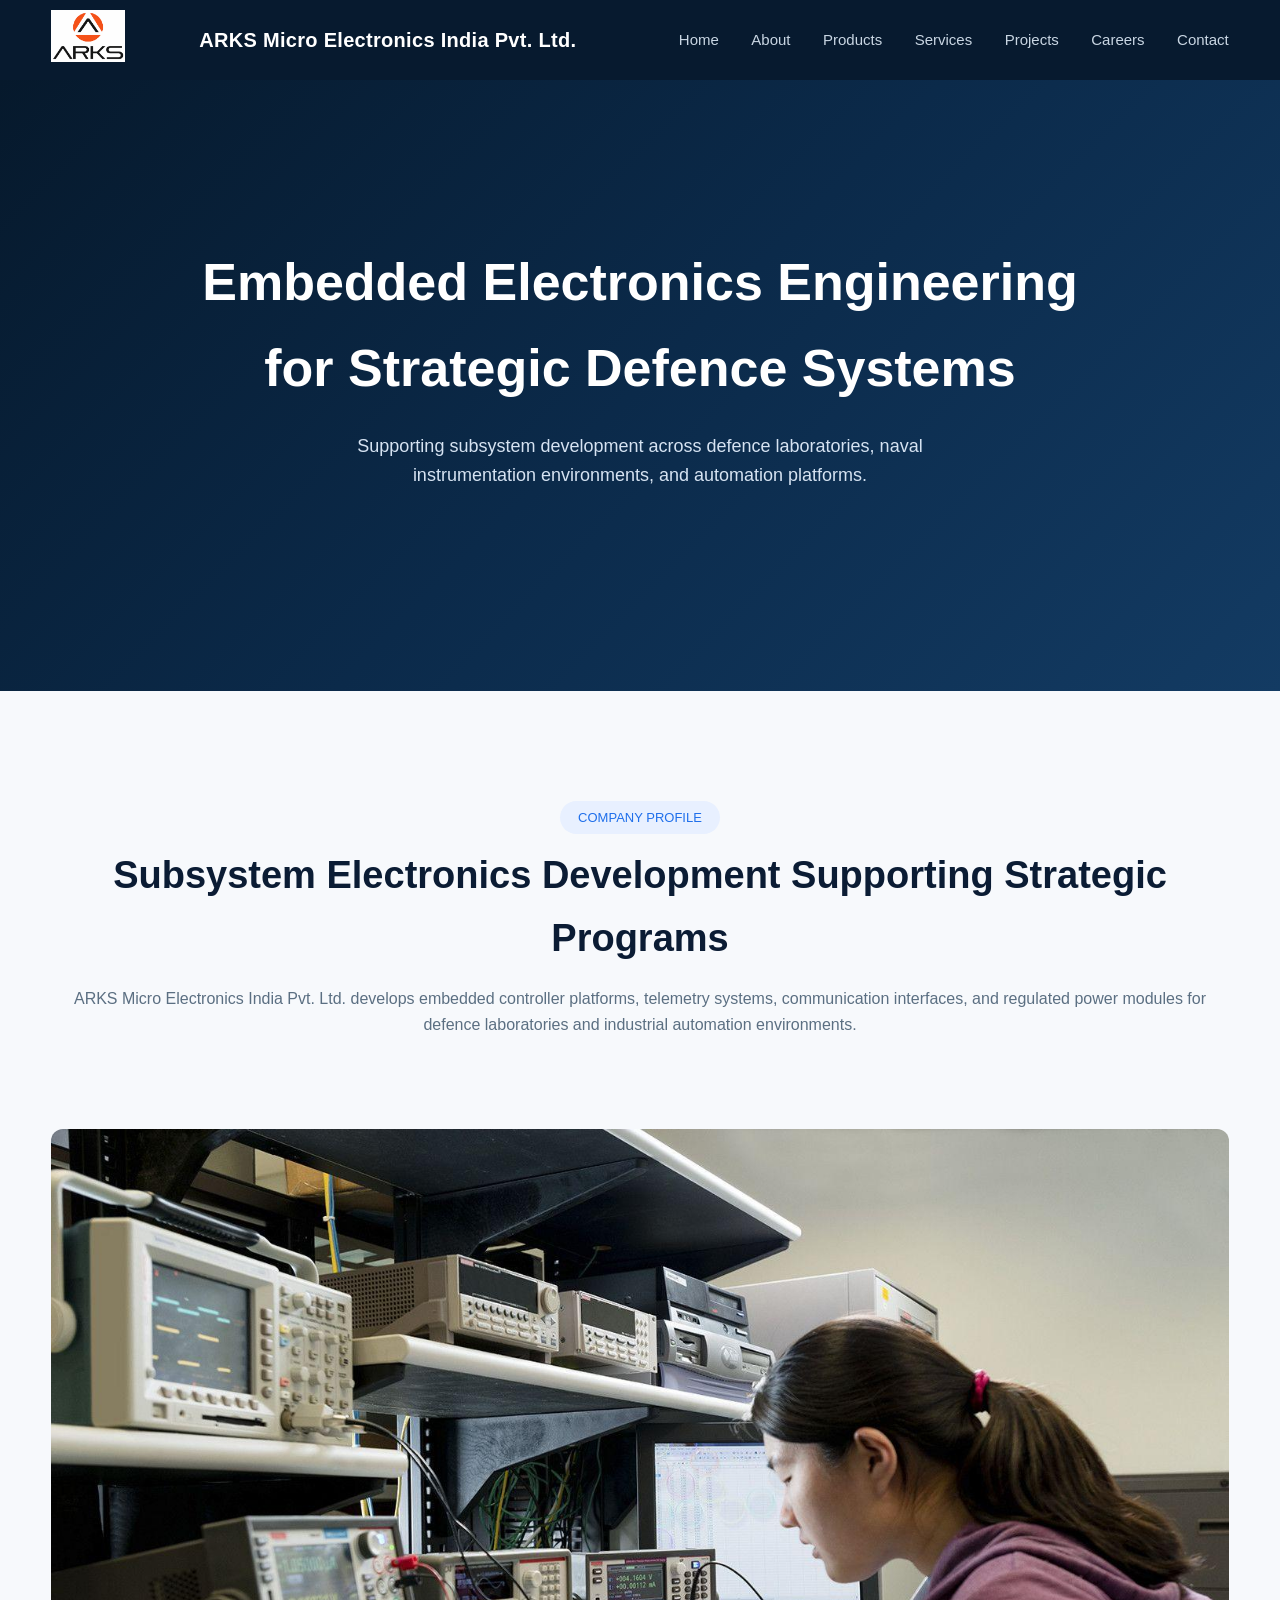
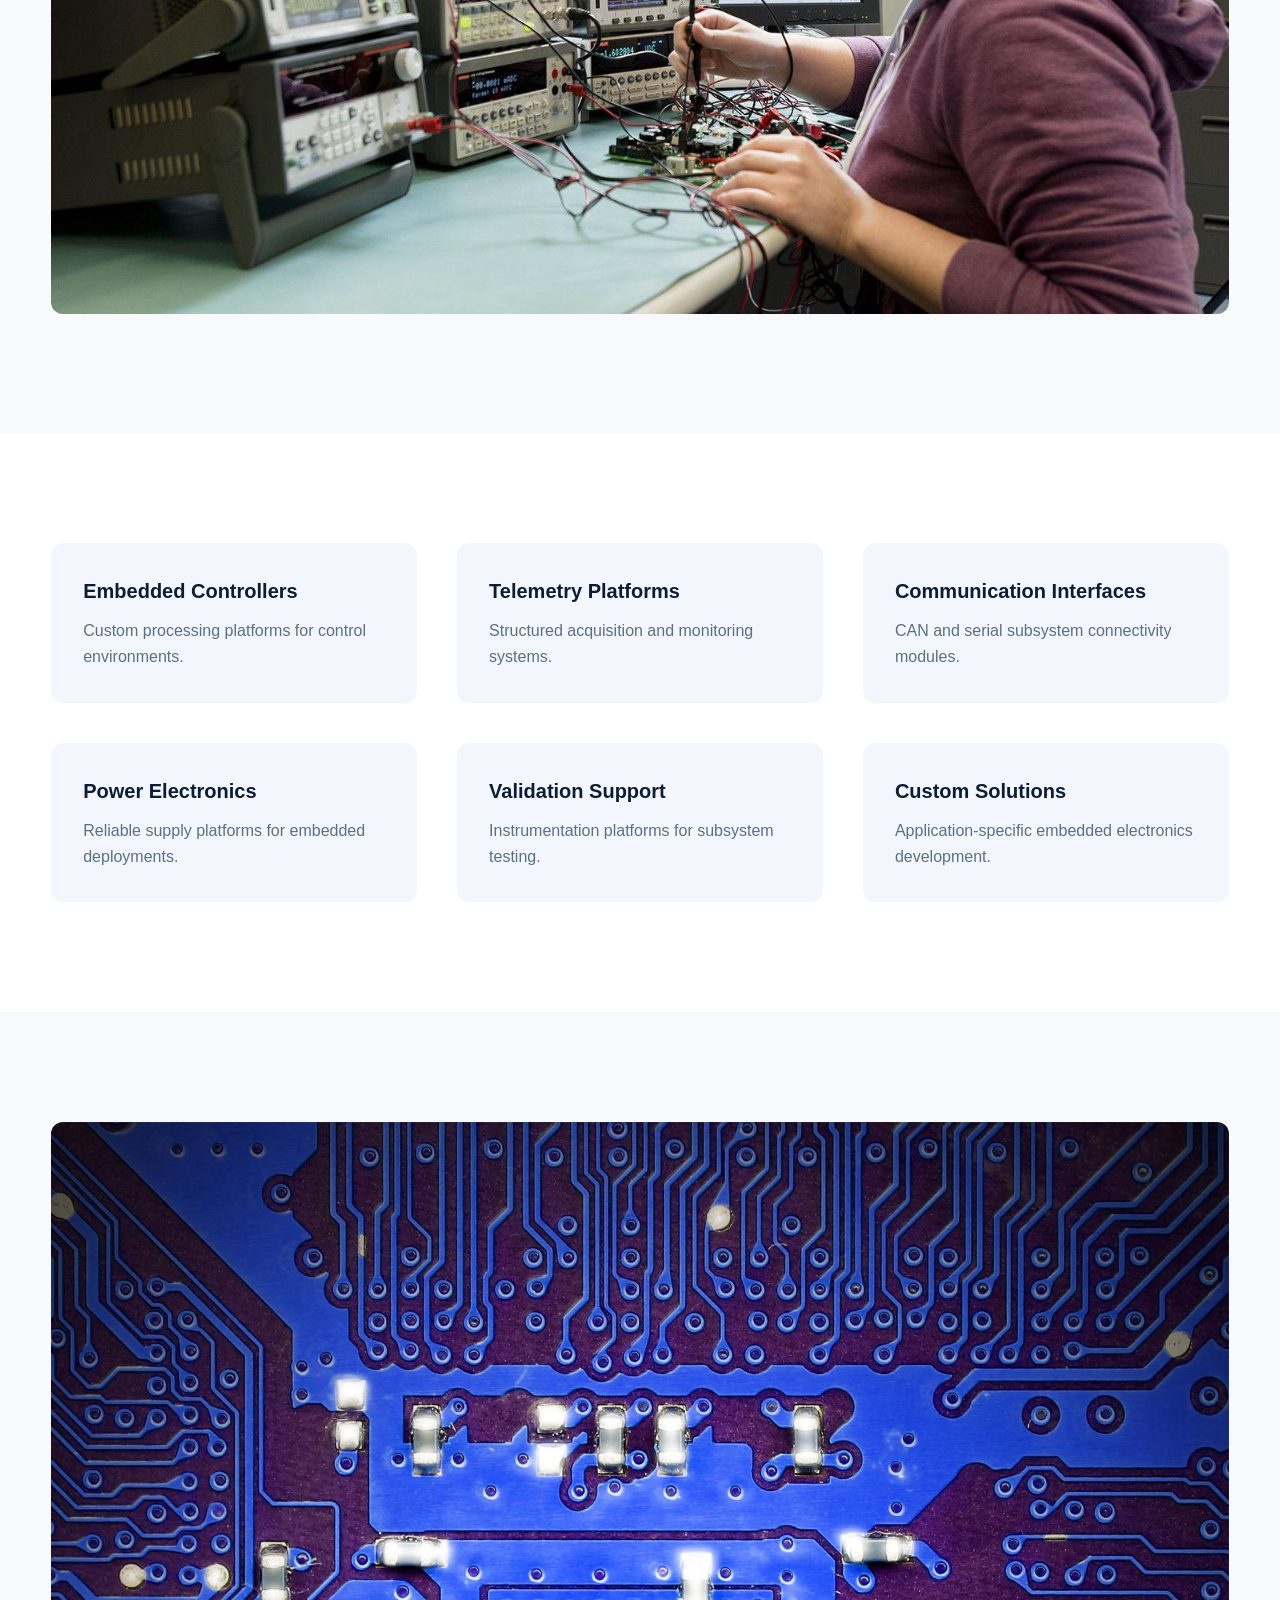
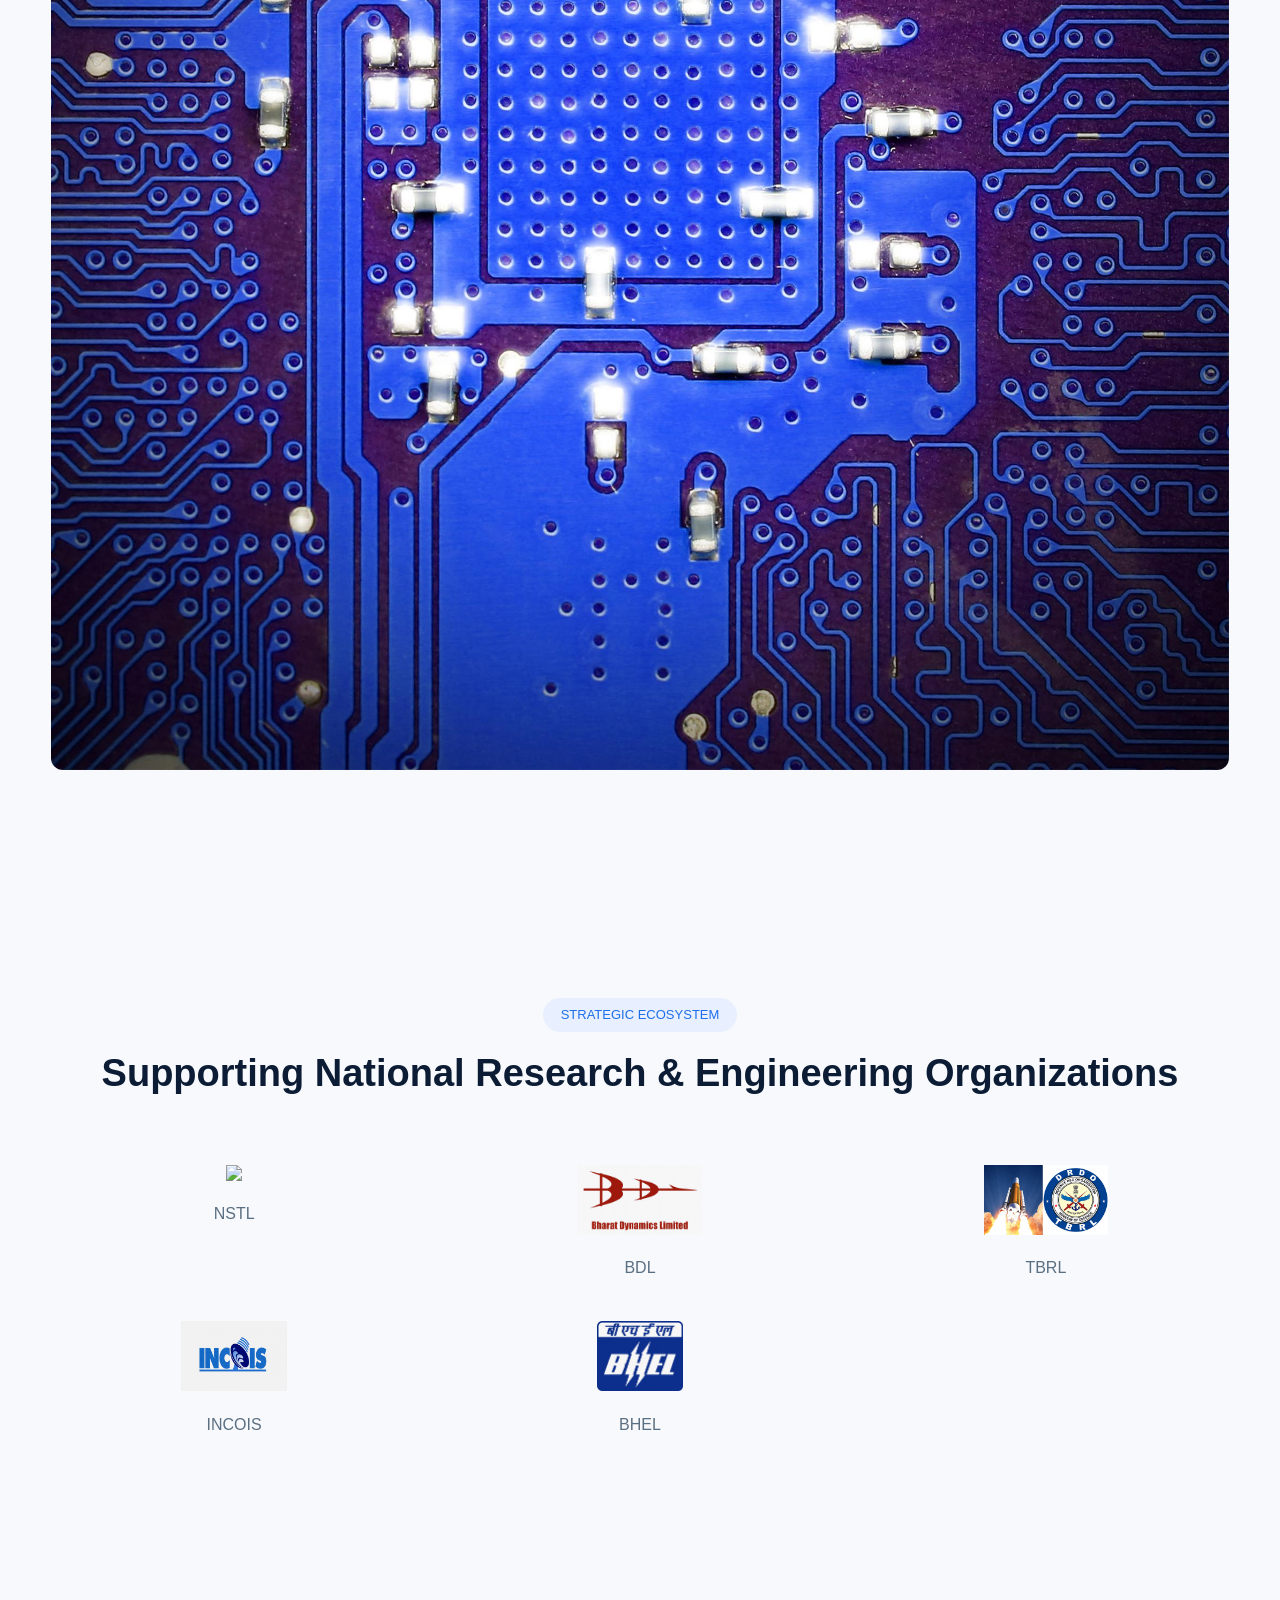
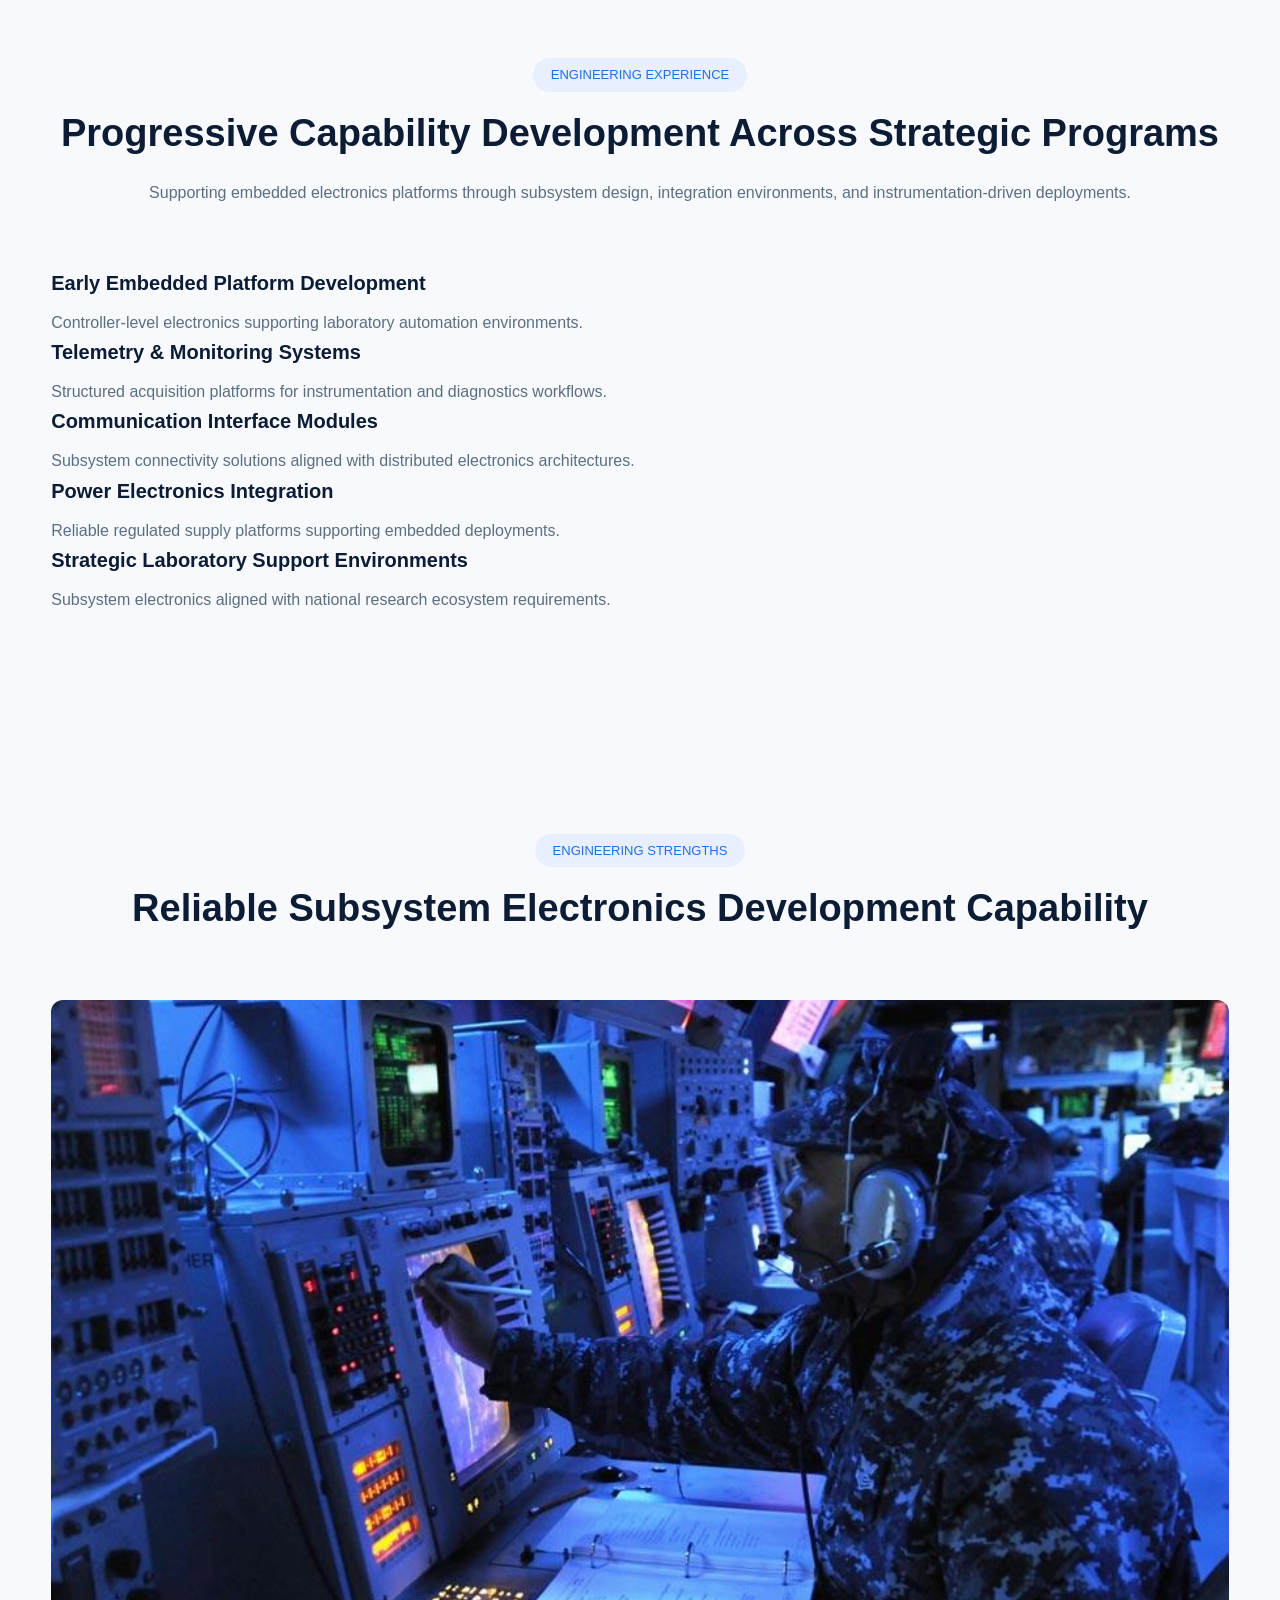
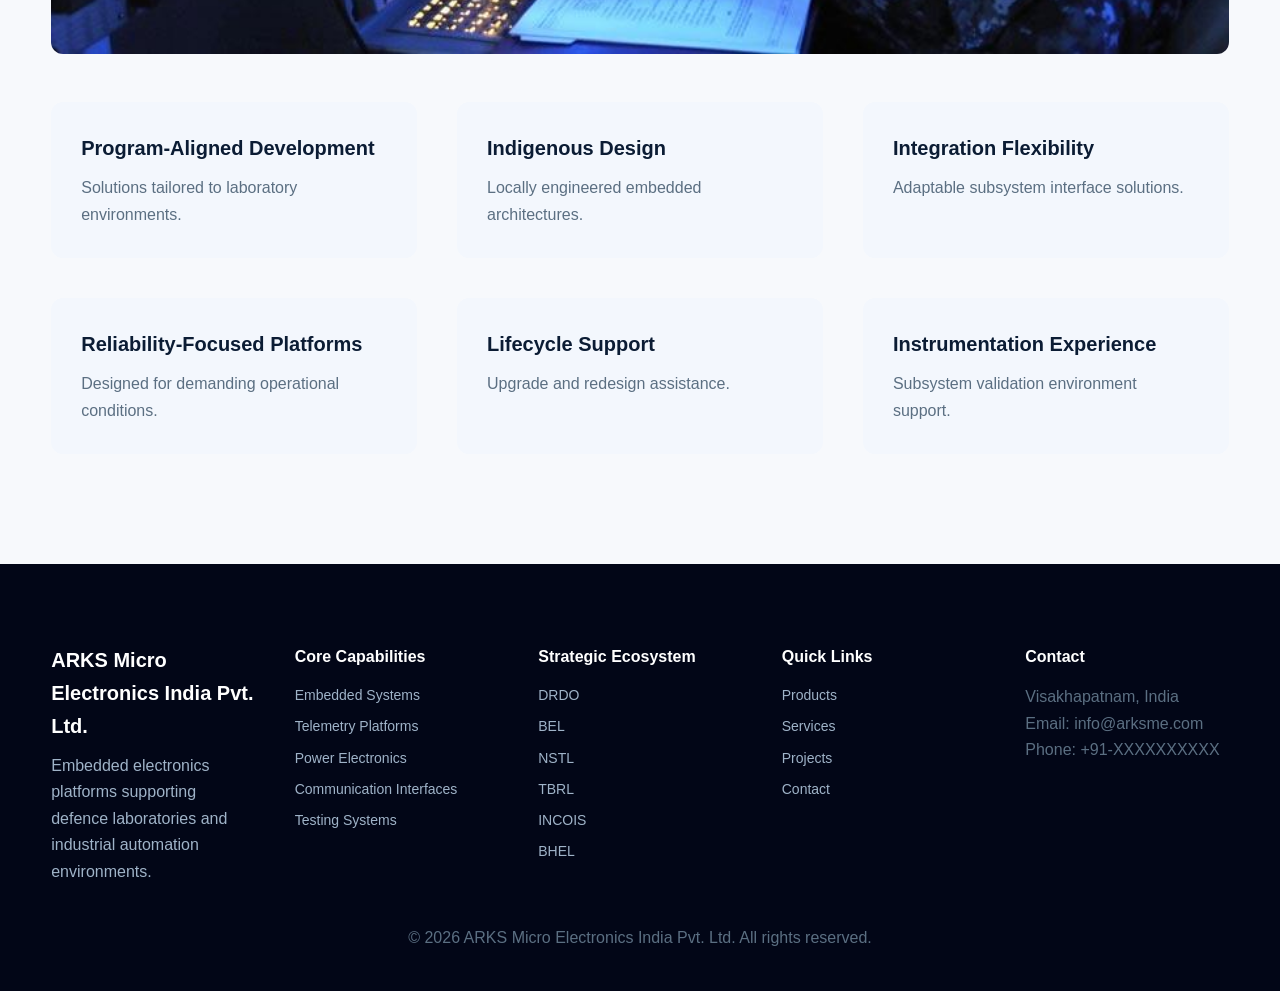
==== commit 3479b721: "updated html pages and logo" ====
--- a/about.html
+++ b/about.html
@@ -6,247 +6,442 @@
 <meta charset="UTF-8">
 <meta name="viewport" content="width=device-width, initial-scale=1.0">
 
-<title>About Us</title>
-
+<title>About | ARKS Micro Electronics India Pvt. Ltd.</title>
+
+<link href="https://fonts.googleapis.com/css2?family=Inter:wght@300;400;600;700&display=swap" rel="stylesheet">
 <link rel="stylesheet" href="css/style.css">
 
 </head>
 
+
 <body>
 
 
-<!-- HEADER START -->
+<!-- HEADER -->
 
 <header class="header">
 
-<div class="top-header container">
-
-<div class="logo-left">
-<img src="images/logo.png" alt="Company Logo">
-</div>
-
-
-<div class="company-title-center">
-ARKS Micro Electronics India Pvt. Ltd
-</div>
-
-
-<div class="menu-icon" onclick="toggleDropdown()">
-☰
-
-<div id="dropdownMenu" class="dropdown-menu">
-
-<a href="#">Login</a>
-<a href="#">Careers</a>
-<a href="#">Application</a>
-
-<div class="dropdown-divider"></div>
-
-<a href="#">Embedded Systems</a>
-<a href="#">Telemetry</a>
-<a href="#">Power Electronics</a>
-<a href="#">Communication</a>
-
-</div>
-
-</div>
-
-</div>
-
-
-<nav class="nav container">
+<div class="container header-container">
+
+<div class="logo-area">
+<img src="images/logo.png" alt="ARKS Micro Electronics Logo">
+</div>
+
+<div class="company-title">
+ARKS Micro Electronics India Pvt. Ltd.
+</div>
+
+<nav class="main-nav">
 
 <a href="index.html">Home</a>
 <a href="about.html">About</a>
 <a href="products.html">Products</a>
 <a href="services.html">Services</a>
 <a href="projects.html">Projects</a>
+<a href="careers.html">Careers</a>
 <a href="contact.html">Contact</a>
 
 </nav>
 
+<div class="menu-toggle" onclick="toggleDropdown()">☰</div>
+
+</div>
+
+
+<div id="dropdownMenu" class="dropdown-menu">
+
+<a href="index.html">Home</a>
+<a href="about.html">About</a>
+<a href="products.html">Products</a>
+<a href="services.html">Services</a>
+<a href="projects.html">Projects</a>
+<a href="careers.html">Careers</a>
+<a href="contact.html">Contact</a>
+
+</div>
+
 </header>
 
-<!-- HEADER END -->
-
-
-<!-- ABOUT PAGE TITLE -->
-
-<section class="page-title">
+
+
+<!-- HERO TITLE -->
+
+<section class="hero">
+
+<div class="container hero-content">
+
+<h1>
+Embedded Electronics Engineering for Strategic Defence Systems
+</h1>
+
+<p>
+Supporting subsystem development across defence laboratories,
+naval instrumentation environments, and automation platforms.
+</p>
+
+</div>
+
+</section>
+
+
+
+<!-- COMPANY PROFILE -->
+
+<section>
 
 <div class="container">
 
-<h1>About ARKS Micro Electronics India Pvt. Ltd.</h1>
+<div class="section-heading">
+
+<span class="section-tag">COMPANY PROFILE</span>
+
+<h2>
+Subsystem Electronics Development Supporting Strategic Programs
+</h2>
 
 <p>
-Engineering advanced embedded electronics solutions for defense,
-industrial automation, and mission-critical applications.
+ARKS Micro Electronics India Pvt. Ltd. develops embedded controller platforms,
+telemetry systems, communication interfaces, and regulated power modules
+for defence laboratories and industrial automation environments.
 </p>
 
 </div>
 
-</section>
-
-
-<!-- COMPANY OVERVIEW SECTION -->
-
-<section class="about-section">
-
-<div class="container about-grid">
+<img src="images/about/lab.png" alt="Engineering Lab" style="width:100%; border-radius:12px; margin-top:30px;">
+
+</div>
+
+</section>
+
+
+
+<!-- ENGINEERING CAPABILITIES -->
+
+<section class="capabilities-strip">
+
+<div class="container capabilities-grid">
+
+<div class="capability-item">
+<h3>Embedded Controllers</h3>
+<p>Custom processing platforms for control environments.</p>
+</div>
+
+<div class="capability-item">
+<h3>Telemetry Platforms</h3>
+<p>Structured acquisition and monitoring systems.</p>
+</div>
+
+<div class="capability-item">
+<h3>Communication Interfaces</h3>
+<p>CAN and serial subsystem connectivity modules.</p>
+</div>
+
+<div class="capability-item">
+<h3>Power Electronics</h3>
+<p>Reliable supply platforms for embedded deployments.</p>
+</div>
+
+<div class="capability-item">
+<h3>Validation Support</h3>
+<p>Instrumentation platforms for subsystem testing.</p>
+</div>
+
+<div class="capability-item">
+<h3>Custom Solutions</h3>
+<p>Application-specific embedded electronics development.</p>
+</div>
+
+</div>
+
+</section>
+
+
+
+<!-- PCB IMAGE -->
+
+<section>
+
+<div class="container">
+
+<img src="images/about/pcb.png" alt="Embedded PCB Engineering"
+style="width:100%; border-radius:12px;">
+
+</div>
+
+</section>
+
+
+
+<!-- STRATEGIC ECOSYSTEM -->
+
+<section>
+
+<div class="container">
+
+<div class="section-heading">
+
+<span class="section-tag">STRATEGIC ECOSYSTEM</span>
+
+<h2>
+Supporting National Research & Engineering Organizations
+</h2>
+
+</div>
+
+
+<div class="org-grid">
+
+<div class="org-card">
+<img src="images/clients/nstl.png">
+<p>NSTL</p>
+</div>
+
+<div class="org-card">
+<img src="images/clients/bdl.png">
+<p>BDL</p>
+</div>
+
+<div class="org-card">
+<img src="images/clients/drdo_tbrl.png">
+<p>TBRL</p>
+</div>
+
+<div class="org-card">
+<img src="images/clients/incois.png">
+<p>INCOIS</p>
+</div>
+
+<div class="org-card">
+<img src="images/clients/bhel.png">
+<p>BHEL</p>
+</div>
+
+</div>
+
+</div>
+
+</section>
+
+<!-- ENGINEERING EXPERIENCE TIMELINE -->
+
+<section class="experience-timeline">
+
+<div class="container">
+
+<div class="section-heading">
+
+<span class="section-tag">ENGINEERING EXPERIENCE</span>
+
+<h2>
+Progressive Capability Development Across Strategic Programs
+</h2>
+
+<p>
+Supporting embedded electronics platforms through subsystem design,
+integration environments, and instrumentation-driven deployments.
+</p>
+
+</div>
+
+
+<div class="timeline">
+
+<div class="timeline-item">
+<div class="timeline-dot"></div>
+<div class="timeline-content">
+<h3>Early Embedded Platform Development</h3>
+<p>Controller-level electronics supporting laboratory automation environments.</p>
+</div>
+</div>
+
+
+<div class="timeline-item">
+<div class="timeline-dot"></div>
+<div class="timeline-content">
+<h3>Telemetry & Monitoring Systems</h3>
+<p>Structured acquisition platforms for instrumentation and diagnostics workflows.</p>
+</div>
+</div>
+
+
+<div class="timeline-item">
+<div class="timeline-dot"></div>
+<div class="timeline-content">
+<h3>Communication Interface Modules</h3>
+<p>Subsystem connectivity solutions aligned with distributed electronics architectures.</p>
+</div>
+</div>
+
+
+<div class="timeline-item">
+<div class="timeline-dot"></div>
+<div class="timeline-content">
+<h3>Power Electronics Integration</h3>
+<p>Reliable regulated supply platforms supporting embedded deployments.</p>
+</div>
+</div>
+
+
+<div class="timeline-item">
+<div class="timeline-dot"></div>
+<div class="timeline-content">
+<h3>Strategic Laboratory Support Environments</h3>
+<p>Subsystem electronics aligned with national research ecosystem requirements.</p>
+</div>
+</div>
+
+</div>
+
+</div>
+
+</section>
+
+<!-- ENGINEERING STRENGTHS -->
+
+<section>
+
+<div class="container">
+
+<div class="section-heading">
+
+<span class="section-tag">ENGINEERING STRENGTHS</span>
+
+<h2>
+Reliable Subsystem Electronics Development Capability
+</h2>
+
+</div>
+
+<img src="images/about/control-room.png"
+alt="Control Room Engineering Environment"
+style="width:100%; border-radius:12px; margin-bottom:40px;">
+
+<div class="strengths-grid">
+
+<div class="strength-card">
+<h3>Program-Aligned Development</h3>
+<p>Solutions tailored to laboratory environments.</p>
+</div>
+
+<div class="strength-card">
+<h3>Indigenous Design</h3>
+<p>Locally engineered embedded architectures.</p>
+</div>
+
+<div class="strength-card">
+<h3>Integration Flexibility</h3>
+<p>Adaptable subsystem interface solutions.</p>
+</div>
+
+<div class="strength-card">
+<h3>Reliability-Focused Platforms</h3>
+<p>Designed for demanding operational conditions.</p>
+</div>
+
+<div class="strength-card">
+<h3>Lifecycle Support</h3>
+<p>Upgrade and redesign assistance.</p>
+</div>
+
+<div class="strength-card">
+<h3>Instrumentation Experience</h3>
+<p>Subsystem validation environment support.</p>
+</div>
+
+</div>
+
+</div>
+
+</section>
+
+
+
+<!-- FOOTER -->
+
+<footer class="footer">
+
+<div class="container footer-grid">
+
+<div class="footer-about">
+
+<h3>ARKS Micro Electronics India Pvt. Ltd.</h3>
+
+<p>
+Embedded electronics platforms supporting defence laboratories
+and industrial automation environments.
+</p>
+
+</div>
+
 
 <div>
 
-<h2>Company Overview</h2>
+<h4>Core Capabilities</h4>
+
+<ul>
+<li>Embedded Systems</li>
+<li>Telemetry Platforms</li>
+<li>Power Electronics</li>
+<li>Communication Interfaces</li>
+<li>Testing Systems</li>
+</ul>
+
+</div>
+
+
+<div>
+
+<h4>Strategic Ecosystem</h4>
+
+<ul>
+<li>DRDO</li>
+<li>BEL</li>
+<li>NSTL</li>
+<li>TBRL</li>
+<li>INCOIS</li>
+<li>BHEL</li>
+</ul>
+
+</div>
+
+
+<div class="footer-links">
+
+<h4>Quick Links</h4>
+
+<ul>
+<li><a href="products.html">Products</a></li>
+<li><a href="services.html">Services</a></li>
+<li><a href="projects.html">Projects</a></li>
+<li><a href="contact.html">Contact</a></li>
+</ul>
+
+</div>
+
+
+<div>
+
+<h4>Contact</h4>
+
+<p>Visakhapatnam, India</p>
+<p>Email: info@arksme.com</p>
+<p>Phone: +91-XXXXXXXXXX</p>
+
+</div>
+
+</div>
+
+
+<div class="footer-bottom">
 
 <p>
-ARKS Micro Electronics India Pvt. Ltd. specializes in the design,
-development, and deployment of high-reliability embedded electronic
-systems for defense, aerospace support environments, telemetry,
-and industrial automation sectors.
+© 2026 ARKS Micro Electronics India Pvt. Ltd. All rights reserved.
 </p>
 
-<p>
-With decades of engineering experience and strong collaboration with
-national research organizations, we deliver mission-ready solutions
-built for performance, precision, and long-term reliability.
-</p>
-
-</div>
-
-<div class="about-highlight-box">
-
-<h3>Core Expertise</h3>
-
-<ul>
-
-<li>Embedded System Design</li>
-
-<li>Telemetry & Data Acquisition Systems</li>
-
-<li>Power Electronics Modules</li>
-
-<li>Communication Interfaces</li>
-
-<li>Defense Electronics Integration</li>
-
-</ul>
-
-</div>
-
-</div>
-
-</section>
-
-
-<!-- VISION SECTION -->
-
-<!-- MISSION SECTION -->
-
-<section class="vision-mission-section">
-
-<div class="container vision-mission-grid">
-
-<div class="vision-box">
-
-<h2>Our Vision</h2>
-
-<p>
-To become a trusted national technology partner delivering advanced,
-reliable, and scalable embedded electronic solutions for strategic
-and mission-critical applications.
-</p>
-
-</div>
-
-<div class="mission-box">
-
-<h2>Our Mission</h2>
-
-<p>
-To engineer high-performance electronics systems through innovation,
-precision design practices, and strong quality processes supporting
-India’s defense and industrial growth.
-</p>
-
-</div>
-
-</div>
-
-</section>
-
-<section class="why-arks-section">
-
-<div class="container">
-
-<h2>Why Choose ARKS</h2>
-
-<p class="section-subtitle">
-Delivering reliability, engineering depth, and trusted partnerships
-across defense electronics programs.
-</p>
-
-<div class="why-grid">
-
-<div class="why-card">
-<h3>Proven Engineering Experience</h3>
-<p>Decades of embedded systems development expertise.</p>
-</div>
-
-<div class="why-card">
-<h3>Defense Sector Exposure</h3>
-<p>Strong collaboration with national defense organizations.</p>
-</div>
-
-<div class="why-card">
-<h3>Quality-Driven Development</h3>
-<p>ISO-aligned engineering and validation workflows.</p>
-</div>
-
-<div class="why-card">
-<h3>End-to-End Capability</h3>
-<p>Concept to deployment lifecycle ownership.</p>
-</div>
-
-</div>
-
-</div>
-
-</section>
-
-<!-- FOOTER START -->
-
-<footer class="footer">
-
-<div class="container footer-grid">
-
-<div>
-<h3>Address</h3>
-<p>Padmanayani Nilayam, Sapthagiri nagar, Chinamushidiwada, Visakhapatnam, 530051.</p>
-</div>
-
-<div>
-<h4>Contact</h4>
-<p>Visakhapatnam, India</p>
-<p>+91-XXXXXXXXXX</p>
-<p>info@company.com</p>
-</div>
-
-<div>
-<h4>Quick Links</h4>
-<p><a href="about.html">About</a></p>
-<p><a href="products.html">Products</a></p>
-<p><a href="services.html">Services</a></p>
-</div>
-
-</div>
-
-<p class="copyright">
-© 2026 ARKS Micro Electronics Pvt.Ltd. All rights reserved.
-</p>
+</div>
 
 </footer>
 
-<!-- FOOTER END -->
 
 <script src="js/script.js"></script>
 
--- a/css/style.css
+++ b/css/style.css
@@ -1,13 +1,13 @@
-/* =====================================================
-ARKS MICRO ELECTRONICS
-ENTERPRISE DEFENSE UI SYSTEM
-MASTER STYLESHEET — DESKTOP VERSION
-===================================================== */
-
-
-/* ===============================
-RESET
-=============================== */
+/* ======================================================
+ARKS MICRO ELECTRONICS — PROFESSIONAL DEFENCE UI SYSTEM
+Homepage Foundation Stylesheet
+Supports new index.html layout
+====================================================== */
+
+
+/* =========================
+GLOBAL RESET
+========================= */
 
 *{
 margin:0;
@@ -15,3479 +15,1075 @@
 box-sizing:border-box;
 }
 
-
-/* ===============================
-BODY
-=============================== */
+html{
+scroll-behavior:smooth;
+}
 
 body{
-
-font-family:"Inter", "Segoe UI", Arial, sans-serif;
-
-background:#f6f8fb;
-
+font-family:"Inter", sans-serif;
+background:#f7f9fc;
 color:#0b1c34;
-
 line-height:1.65;
-
--webkit-font-smoothing:antialiased;
-
-}
-
-
-/* ===============================
+}
+
+
+/* =========================
 CONTAINER SYSTEM
-=============================== */
+========================= */
 
 .container{
-
 width:92%;
-
 max-width:1200px;
-
 margin:auto;
-
-}
-
-
-/* ===============================
-TYPOGRAPHY SCALE
-=============================== */
+}
+
+
+/* =========================
+TYPOGRAPHY
+========================= */
 
 h1{
-
-font-size:54px;
-
+font-size:52px;
 font-weight:700;
-
-letter-spacing:-.5px;
-
-}
-
+}
 
 h2{
-
-font-size:42px;
-
+font-size:38px;
+margin-bottom:16px;
+}
+
+h3{
+font-size:20px;
+margin-bottom:10px;
+}
+
+p{
+font-size:16px;
+color:#5b6f82;
+}
+
+
+/* =========================
+SECTION SPACING
+========================= */
+
+section{
+padding:110px 0;
+}
+
+
+/* =========================
+HEADER
+========================= */
+
+.header{
+background:#071a2f;
+color:white;
+position:sticky;
+top:0;
+z-index:999;
+}
+
+.header-container{
+display:flex;
+align-items:center;
+justify-content:space-between;
+height:80px;
+}
+
+.logo-area img{
+height:52px;
+}
+
+.company-title{
+font-size:20px;
 font-weight:600;
-
-margin-bottom:18px;
-
-}
-
+letter-spacing:.3px;
+}
+
+.main-nav a{
+margin-left:28px;
+text-decoration:none;
+color:#c9d6e3;
+font-size:15px;
+transition:.25s ease;
+}
+
+.main-nav a:hover{
+color:#1f6feb;
+}
+
+.menu-toggle{
+display:none;
+font-size:24px;
+cursor:pointer;
+}
+
+
+/* =========================
+DROPDOWN MENU
+========================= */
+
+.dropdown-menu{
+position:absolute;
+top:70px;
+left:0;
+width:100%;
+background:#071a2f;
+
+overflow:hidden;
+
+max-height:0;
+opacity:0;
+
+transition:max-height 0.35s ease,
+opacity 0.25s ease;
+
+box-shadow:0 14px 30px rgba(0,0,0,0.35);
+z-index:999;
+
+backdrop-filter:blur(6px);
+}
+
+.dropdown-menu.open{
+max-height:420px;
+opacity:1;
+}
+
+.dropdown-menu a{
+display:block;
+padding:14px 0;
+text-align:center;
+color:#e6edf5;
+font-size:15px;
+text-decoration:none;
+border-bottom:1px solid rgba(255,255,255,0.06);
+
+transition:background 0.25s ease;
+}
+
+.dropdown-menu a:hover{
+background:#0b2a4a;
+}
+
+
+/* =========================
+HERO SECTION
+========================= */
+
+.hero{
+background:
+linear-gradient(135deg,#06192c,#0b2a4a,#133b63);
+color:white;
+text-align:center;
+padding:160px 0;
+}
+
+.hero p{
+max-width:720px;
+margin:auto;
+margin-top:18px;
+margin-bottom:36px;
+color:#c7d6e6;
+font-size:18px;
+}
+
+.hero-buttons{
+display:flex;
+justify-content:center;
+gap:20px;
+}
+
+/* =========================
+HERO VIDEO BACKGROUND
+========================= */
+
+.hero-video{
+position:relative;
+height:85vh;
+display:flex;
+align-items:center;
+justify-content:center;
+overflow:hidden;
+color:white;
+text-align:center;
+}
+
+.hero-bg-video{
+position:absolute;
+top:0;
+left:0;
+width:100%;
+height:100%;
+object-fit:cover;
+z-index:-2;
+filter: brightness(1.25) contrast(1.05);
+}
+
+.hero-overlay{
+position:absolute;
+top:0;
+left:0;
+width:100%;
+height:100%;
+background:linear-gradient(
+rgba(6,25,44,0.45),
+rgba(6,25,44,0.25)
+);
+z-index:-1;
+}
+
+.hero-content h1{
+font-size:52px;
+max-width:900px;
+margin:auto;
+}
+
+.hero-content p{
+max-width:650px;
+margin:20px auto 40px auto;
+font-size:18px;
+color:#d6e3f2;
+}
+
+/* =========================
+BUTTON SYSTEM
+========================= */
+
+.btn-primary{
+background:#1f6feb;
+color:white;
+padding:14px 32px;
+border-radius:40px;
+text-decoration:none;
+font-weight:600;
+}
+
+.btn-outline{
+border:2px solid #1f6feb;
+color:#1f6feb;
+padding:14px 32px;
+border-radius:40px;
+text-decoration:none;
+font-weight:600;
+}
+
+.btn-outline:hover{
+background:#1f6feb;
+color:white;
+}
+
+
+/* =========================
+CAPABILITY STRIP
+========================= */
+
+.capabilities-strip{
+background:white;
+}
+
+.capabilities-grid{
+display:grid;
+grid-template-columns:repeat(3,1fr);
+gap:40px;
+}
+
+.capability-item{
+background:#f3f7fd;
+padding:32px;
+border-radius:12px;
+}
+
+
+/* =========================
+SECTION HEADER BLOCK
+========================= */
+
+.section-heading{
+text-align:center;
+margin-bottom:60px;
+}
+
+.section-tag{
+display:inline-block;
+background:#e8f0ff;
+color:#1f6feb;
+padding:6px 18px;
+border-radius:20px;
+font-size:13px;
+margin-bottom:10px;
+}
+
+
+/* =========================
+STRATEGIC ORGANIZATIONS
+========================= */
+
+.org-grid{
+display:grid;
+grid-template-columns:repeat(3,1fr);
+gap:40px;
+text-align:center;
+}
+
+.org-card img{
+height:70px;
+margin:auto;
+margin-bottom:12px;
+}
+
+
+/* =========================
+TECH DOMAINS
+========================= */
+
+.domains-grid{
+display:grid;
+grid-template-columns:repeat(2,1fr);
+gap:40px;
+}
+
+.domain-card{
+background:white;
+padding:36px;
+border-radius:14px;
+border:1px solid #e4edf5;
+}
+
+
+/* =========================
+PRODUCTS OVERVIEW
+========================= */
+
+.products-grid{
+display:grid;
+grid-template-columns:repeat(3,1fr);
+gap:40px;
+}
+
+.product-card{
+background:white;
+padding:36px;
+border-radius:14px;
+border:1px solid #e4edf5;
+transition:.3s ease;
+}
+
+.product-card:hover{
+transform:translateY(-6px);
+box-shadow:0 16px 40px rgba(0,0,0,.08);
+}
+
+.card-link{
+display:inline-block;
+margin-top:12px;
+color:#1f6feb;
+text-decoration:none;
+font-weight:600;
+}
+
+
+/* =========================
+SERVICES OVERVIEW
+========================= */
+
+.services-grid{
+display:grid;
+grid-template-columns:repeat(3,1fr);
+gap:40px;
+}
+
+.service-card{
+background:white;
+padding:36px;
+border-radius:14px;
+border:1px solid #e4edf5;
+}
+
+
+/* =========================
+STRENGTHS GRID
+========================= */
+
+.strengths-grid{
+display:grid;
+grid-template-columns:repeat(3,1fr);
+gap:40px;
+}
+
+.strength-card{
+background:#f3f7fd;
+padding:30px;
+border-radius:12px;
+}
+
+
+/* =========================
+PROJECTS GRID
+========================= */
+
+.projects-grid{
+display:grid;
+grid-template-columns:repeat(3,1fr);
+gap:40px;
+}
+
+.project-card{
+background:white;
+padding:30px;
+border-radius:14px;
+border:1px solid #e4edf5;
+}
+
+
+/* =========================
+COLLABORATION CTA
+========================= */
+
+.collaboration-cta{
+background:linear-gradient(120deg,#071a2f,#0b2a4a);
+color:white;
+text-align:center;
+}
+
+.cta-buttons{
+margin-top:30px;
+display:flex;
+justify-content:center;
+gap:20px;
+}
+
+
+/* =========================
+FOOTER
+========================= */
+
+.footer{
+background:#020617;
+color:white;
+padding:80px 0 40px;
+}
+
+.footer-grid{
+display:grid;
+grid-template-columns:repeat(5,1fr);
+gap:40px;
+}
+
+.footer h4{
+margin-bottom:14px;
+}
+
+.footer ul{
+list-style:none;
+}
+
+.footer ul li{
+margin-bottom:8px;
+font-size:14px;
+color:#9fb3c8;
+}
+
+.footer-about p{
+color:#9fb3c8;
+}
+
+.footer-links a{
+color:#9fb3c8;
+text-decoration:none;
+}
+
+.footer-links a:hover{
+color:white;
+}
+
+.footer-bottom{
+text-align:center;
+margin-top:40px;
+font-size:14px;
+color:#8fa3b8;
+}
+
+/* =====================================================
+FINAL PROFESSIONAL MOBILE VIEW (≤768px)
+Enterprise-grade responsive layout
+===================================================== */
+
+@media (max-width: 992px){
+.org-grid{
+grid-template-columns:repeat(2,1fr);
+}
+}
+
+@media (max-width: 576px){
+.org-grid{
+grid-template-columns:repeat(1,1fr);
+}
+}
+
+@media (max-width:768px){
+
+/* GLOBAL RESET */
+
+html,body{
+overflow-x:hidden;
+font-size:15px;
+line-height:1.6;
+}
+
+/* CONTAINER */
+
+.container{
+width:92%;
+max-width:520px;
+margin:auto;
+}
+
+/* TYPOGRAPHY */
+
+h1{
+font-size:28px;
+line-height:1.25;
+letter-spacing:-.3px;
+}
+
+h2{
+font-size:24px;
+}
 
 h3{
-
-font-size:22px;
-
+font-size:18px;
+}
+
+p{
+font-size:15px;
+color:#4b5563;
+}
+
+/* SECTION SPACING */
+
+section,
+.about-preview,
+.clients,
+.products-preview,
+.services-preview,
+.strengths-section,
+.projects-preview,
+.contact-strip,
+.how-we-work,
+.discuss-project{
+padding:48px 0;
+}
+
+/* HEADER */
+
+.top-header{
+display:flex;
+align-items:center;
+justify-content:space-between;
+padding:12px 16px;
+background:#ffffff;
+border-bottom:1px solid #e5e7eb;
+}
+
+.logo-left img{
+height:42px;
+}
+
+.company-title-center{
+flex:1;
+text-align:center;
+font-size:14px;
 font-weight:600;
-
+color:#0b1c34;
+line-height:1.25;
+padding:0 8px;
+}
+
+.menu-icon{
+font-size:20px;
+cursor:pointer;
+color:#0b1c34;
+}
+
+/* NAVIGATION GRID */
+
+.nav{
+display:grid;
+grid-template-columns:repeat(3,1fr);
+gap:8px;
+margin-top:8px;
+text-align:center;
+}
+
+.nav a{
+padding:8px 0;
+font-size:15px;
+font-weight:500;
+color:#e6edf5;
+}
+
+/* DROPDOWN MENU */
+
+.dropdown-menu{
+display:none;
+position:fixed;
+top:66px;
+left:0;
+width:100%;
+background:#0b2a4a;
+padding:10px 0;
+box-shadow:0 14px 32px rgba(0,0,0,.25);
+border-radius:0 0 12px 12px;
+z-index:1000;
+}
+
+.dropdown-menu.open{
+display:block;
+}
+
+.dropdown-menu a{
+display:block;
+padding:14px 0;
+font-size:15px;
+color:#e6edf5;
+text-align:center;
+}
+
+/* HERO SECTION */
+
+.hero{
+padding:56px 18px 48px;
+text-align:center;
+background:
+linear-gradient(135deg,#06192c 0%,#0b2a4a 60%,#133b63 100%);
+}
+
+.hero h1{
+margin-bottom:14px;
+}
+
+.hero p{
+max-width:420px;
+margin:auto;
+margin-bottom:22px;
+color:#c7d6e6;
+}
+
+/* BUTTON SYSTEM */
+
+.btn,
+.btn-primary,
+.btn-outline{
+padding:12px 28px;
+font-size:14px;
+border-radius:26px;
+box-shadow:0 8px 22px rgba(31,111,235,.35);
+}
+
+/* CLIENT GRID */
+
+.client-grid{
+grid-template-columns:1fr;
+gap:16px;
+}
+
+.client-item{
+background:#ffffff;
+padding:16px;
+border-radius:14px;
+box-shadow:0 6px 18px rgba(0,0,0,.05);
+text-align:center;
+}
+
+.client-item img{
+width:80px;
+margin:auto;
+}
+
+/* CARD SYSTEM */
+
+.card,
+.service-card,
+.project-card,
+.product-card{
+border-radius:16px;
+padding:20px;
+box-shadow:0 10px 26px rgba(0,0,0,.06);
+}
+
+/* PRODUCT GRID */
+
+.product-grid,
+.service-grid,
+.project-grid,
+.services-grid,
+.projects-grid{
+grid-template-columns:1fr;
+gap:20px;
+}
+
+/* PRODUCT CATEGORY GRID */
+
+.product-category{
+grid-template-columns:1fr;
+}
+
+.product-card-content{
+text-align:center;
+}
+
+/* CATEGORY BUTTONS */
+
+.category-bar{
+display:grid;
+grid-template-columns:repeat(2,1fr);
+gap:10px;
+}
+
+.category-btn{
+width:100%;
+font-size:14px;
+padding:10px 12px;
+}
+
+/* STRENGTHS */
+
+.strengths-grid{
+grid-template-columns:1fr;
+gap:20px;
+}
+
+/* PROCESS SECTION */
+
+.process-grid{
+grid-template-columns:1fr;
+gap:24px;
+}
+
+.process-grid::before{
+display:none;
+}
+
+/* ABOUT SECTION */
+
+.about-grid{
+grid-template-columns:1fr;
+gap:30px;
+}
+
+.vision-mission-grid{
+grid-template-columns:1fr;
+gap:24px;
+}
+
+.why-grid{
+grid-template-columns:1fr;
+gap:24px;
+}
+
+/* CONTACT STRIP */
+
+.contact-buttons{
+flex-direction:column;
+align-items:center;
+gap:14px;
+}
+
+/* DISCUSS PROJECT */
+
+.discuss-buttons{
+flex-direction:column;
+align-items:center;
+gap:14px;
+}
+
+/* CONTACT PAGE */
+
+.contact-layout{
+grid-template-columns:1fr;
+gap:30px;
+}
+
+.contact-form{
+padding:22px;
+}
+
+/* CAREERS PAGE */
+
+.careers-grid{
+grid-template-columns:1fr;
+gap:22px;
+}
+
+.careers-hero{
+padding:60px 0;
+}
+
+.careers-hero h1{
+font-size:28px;
+}
+
+/* PAGE TITLE */
+
+.page-title{
+padding:55px 0;
+}
+
+.page-title h1{
+font-size:28px;
+}
+
+/* FOOTER */
+
+.footer-grid{
+grid-template-columns:1fr;
+gap:22px;
+text-align:center;
+}
+
+.footer{
+padding:46px 0 26px;
+}
+
+.footer h3{
+font-size:16px;
 margin-bottom:10px;
-
-}
-
+}
+
+.footer p,
+.footer a{
+font-size:14px;
+}
+
+}
+
+
+
+
+
+
+
+
+
+
+
+/* ======================================================
+MOBILE RESPONSIVE SYSTEM (INDEX.HTML)
+Professional Defence Layout Mobile Optimization
+====================================================== */
+
+@media (max-width:768px){
+
+/* =========================
+GLOBAL TYPOGRAPHY
+========================= */
+
+h1{
+font-size:28px;
+line-height:1.3;
+}
+
+h2{
+font-size:24px;
+}
+
+h3{
+font-size:18px;
+}
 
 p{
-
-font-size:17px;
-
-color:#4b5f73;
-
-}
-
-
-/* ===============================
-SECTION SPACING SYSTEM
-=============================== */
+font-size:15px;
+}
+
+
+/* =========================
+SECTION SPACING
+========================= */
 
 section{
-
-padding:110px 0;
-
-}
-
-
-/* ===============================
-HEADER
-=============================== */
-
-.header{
-
+padding:60px 0;
+}
+
+
+/* =========================
+HEADER MOBILE
+========================= */
+
+.header-container{
+flex-direction:row;
+justify-content:space-between;
+height:auto;
+padding:14px 0;
+}
+
+.company-title{
+font-size:14px;
+text-align:center;
+padding:0 6px;
+}
+
+.main-nav{
+display:none;
+}
+
+.menu-toggle{
+display:block;
+color:white;
+font-size:24px;
+cursor:pointer;
+}
+
+/* =========================
+DROPDOWN MENU MOBILE
+========================= */
+
+.dropdown-menu{
+position:absolute;
+top:70px;
+left:0;
+width:100%;
 background:#071a2f;
-
-padding:18px 0;
-
-box-shadow:0 6px 18px rgba(0,0,0,.15);
-
-position:sticky;
-
-top:0;
-
 z-index:999;
-
-}
-
-
-/* ===============================
-TOP HEADER STRUCTURE
-=============================== */
-
-.top-header{
-
-position:relative;
-
-display:flex;
-
-align-items:center;
-
-height:72px;
-
-}
-
-
-/* LOGO */
-
-.logo-left{
-
-position:absolute;
-
-left:0;
-
-}
-
-
-.logo-left img{
-
-height:58px;
-
-}
-
-
-/* CENTER TITLE */
-
-.company-title-center{
-
-position:absolute;
-
-left:50%;
-
-transform:translateX(-50%);
-
-color:white;
-
-font-size:23px;
-
-font-weight:600;
-
-letter-spacing:.4px;
-
-}
-
-
-/* MENU ICON */
-
-.menu-icon{
-
-position:absolute;
-
-right:0;
-
+}
+
+.dropdown-menu a{
+text-align:center;
+padding:14px 0;
+border-bottom:1px solid rgba(255,255,255,0.08);
+}
+
+
+/* =========================
+HERO VIDEO SECTION MOBILE
+========================= */
+
+.hero-video{
+height:70vh;
+padding:40px 20px;
+}
+
+.hero-content h1{
 font-size:26px;
-
-color:white;
-
-cursor:pointer;
-
-transition:.25s ease;
-
-}
-
-
-.menu-icon:hover{
-
-transform:scale(1.08);
-
-}
-
-
-/* ===============================
-NAVIGATION BAR
-=============================== */
-
-.nav{
-
-display:flex;
-
-justify-content:center;
-
-gap:38px;
-
+}
+
+.hero-content p{
+font-size:15px;
+max-width:90%;
+}
+
+.hero-buttons{
+flex-direction:column;
+gap:12px;
+}
+
+
+/* =========================
+CAPABILITY STRIP MOBILE
+========================= */
+
+.capabilities-grid{
+grid-template-columns:1fr;
+gap:20px;
+}
+
+
+/* =========================
+STRATEGIC ORGANIZATIONS MOBILE
+========================= */
+
+.org-grid{
+grid-template-columns:repeat(1,1fr);
+gap:24px;
+}
+
+.org-card img{
+height:55px;
+}
+
+
+/* =========================
+TECH DOMAINS MOBILE
+========================= */
+
+.domains-grid{
+grid-template-columns:1fr;
+gap:24px;
+}
+
+
+/* =========================
+PRODUCTS GRID MOBILE
+========================= */
+
+.products-grid{
+grid-template-columns:1fr;
+gap:24px;
+}
+
+
+/* =========================
+SERVICES GRID MOBILE
+========================= */
+
+.services-grid{
+grid-template-columns:1fr;
+gap:24px;
+}
+
+
+/* =========================
+STRENGTHS GRID MOBILE
+========================= */
+
+.strengths-grid{
+grid-template-columns:1fr;
+gap:24px;
+}
+
+
+/* =========================
+PROJECTS GRID MOBILE
+========================= */
+
+.projects-grid{
+grid-template-columns:1fr;
+gap:24px;
+}
+
+
+/* =========================
+CTA SECTION MOBILE
+========================= */
+
+.cta-buttons{
+flex-direction:column;
+gap:12px;
+}
+
+
+/* =========================
+FOOTER MOBILE
+========================= */
+
+.footer-grid{
+grid-template-columns:1fr;
+gap:28px;
+text-align:center;
+}
+
+.footer h4{
 margin-top:10px;
-
-}
-
-
-.nav a{
-
-color:#c9d6e3;
-
-text-decoration:none;
-
-font-size:15px;
-
-font-weight:500;
-
-letter-spacing:.3px;
-
-transition:.25s ease;
-
-}
-
-
-.nav a:hover{
-
-color:#1f6feb;
-
-}
-
-
-/* ===============================
-DROPDOWN MENU
-=============================== */
-
-.dropdown-menu{
-
-display:none;
-
-position:absolute;
-
-right:0;
-
-top:44px;
-
-background:#0b2a4a;
-
-min-width:200px;
-
-border-radius:6px;
-
-overflow:hidden;
-
-box-shadow:0 12px 28px rgba(0,0,0,.35);
-
-animation:fadeDropdown .2s ease;
-
-}
-
-
-@keyframes fadeDropdown{
-
-from{
-
-opacity:0;
-
-transform:translateY(-8px);
-
-}
-
-to{
-
-opacity:1;
-
-transform:translateY(0);
-
-}
-
-}
-
-
-/* DROPDOWN LINKS */
-
-.dropdown-menu a{
-
-display:block;
-
-padding:12px 18px;
-
-font-size:14px;
-
-color:#e2edf7;
-
-text-decoration:none;
-
-transition:.2s ease;
-
-}
-
-
-.dropdown-menu a:hover{
-
-background:#123b66;
-
-padding-left:24px;
-
-}
-
-
-/* DIVIDER */
-
-.dropdown-divider{
-
-height:1px;
-
-background:#244e75;
-
-margin:6px 0;
-
-}
-
-
-/* ===============================
-BUTTON SYSTEM
-=============================== */
-
-.btn,
-
-.btn-primary{
-
-display:inline-block;
-
-padding:14px 38px;
-
-border-radius:40px;
-
-background:#1f6feb;
-
-color:white;
-
-text-decoration:none;
-
-font-weight:600;
-
-letter-spacing:.3px;
-
-transition:.3s ease;
-
-box-shadow:0 6px 22px rgba(31,111,235,.35);
-
-}
-
-
-.btn:hover,
-
-.btn-primary:hover{
-
-background:#175ed1;
-
-transform:translateY(-2px);
-
-}
-
-
-/* OUTLINE BUTTON */
-
-.btn-outline{
-
-padding:14px 38px;
-
-border-radius:40px;
-
-border:2px solid #1f6feb;
-
-color:#1f6feb;
-
-text-decoration:none;
-
-font-weight:600;
-
-transition:.3s ease;
-
-}
-
-
-.btn-outline:hover{
-
-background:#1f6feb;
-
-color:white;
-
-}
-
-
-
-
-/* ===============================
-HERO SECTION
-=============================== */
-
-.hero{
-
-background:
-linear-gradient(135deg,#06192c 0%, #0b2a4a 60%, #133b63 100%);
-
-color:white;
-
-text-align:center;
-
-padding:160px 0 150px 0;
-
-position:relative;
-
-overflow:hidden;
-
-}
-
-
-/* subtle engineering glow layer */
-
-.hero::after{
-
-content:"";
-
-position:absolute;
-
-width:600px;
-
-height:600px;
-
-background:radial-gradient(circle, rgba(31,111,235,.25) 0%, transparent 70%);
-
-top:-120px;
-
-right:-150px;
-
-z-index:0;
-
-}
-
-
-.hero .container{
-
-position:relative;
-
-z-index:1;
-
-}
-
-
-.hero h1{
-
-font-size:56px;
-
-margin-bottom:26px;
-
-letter-spacing:-.4px;
-
-}
-
-
-.hero p{
-
-max-width:720px;
-
+}
+
+.footer-about{
+max-width:90%;
 margin:auto;
-
-font-size:19px;
-
-color:#c7d6e6;
-
-margin-bottom:40px;
-
-}
-
-
-/* ===============================
-SECTION TITLE BLOCK SYSTEM
-=============================== */
-
-.section-tag{
-
-display:inline-block;
-
-padding:6px 18px;
-
-border-radius:20px;
-
-background:#e8f0ff;
-
-color:#1f6feb;
-
+}
+
+.footer-bottom{
 font-size:13px;
-
-font-weight:600;
-
-letter-spacing:.8px;
-
-margin-bottom:14px;
-
-}
-
-
-.section-heading{
-
-text-align:center;
-
-margin-bottom:60px;
-
-}
-
-
-.section-heading h2{
-
-margin-bottom:10px;
-
-}
-
-
-.section-heading p{
-
-max-width:650px;
-
-margin:auto;
-
-color:#5b6f82;
-
-}
-
-
-/* ===============================
-ABOUT PREVIEW SECTION
-=============================== */
-
-.about-preview{
-
-background:white;
-
-text-align:center;
-
-padding:120px 0;
-
-}
-
-
-.about-preview h2{
-
-margin-bottom:22px;
-
-}
-
-
-.about-preview p{
-
-max-width:720px;
-
-margin:auto;
-
-margin-bottom:36px;
-
-}
-
-
-/* CTA spacing refinement */
-
-.about-preview .btn{
-
-margin-top:6px;
-
-}
-
-
-/* ===============================
-CLIENTS SECTION
-=============================== */
-
-.clients{
-
-background:#eef3f8;
-
-text-align:center;
-
-padding:130px 0;
-
-}
-
-
-.clients-heading{
-
-margin-bottom:60px;
-
-}
-
-
-.clients-tag{
-
-display:inline-block;
-
-padding:6px 18px;
-
-border-radius:20px;
-
-background:#e8f0ff;
-
-color:#1f6feb;
-
-font-size:13px;
-
-font-weight:600;
-
-letter-spacing:.8px;
-
-margin-bottom:10px;
-
-}
-
-
-.clients-heading h2{
-
-margin-bottom:8px;
-
-}
-
-
-.clients-subtitle{
-
-color:#5b6f82;
-
-font-size:18px;
-
-}
-
-
-/* CLIENT GRID */
-
-.client-grid{
-
-display:grid;
-
-grid-template-columns:repeat(5,1fr);
-
-gap:35px;
-
-margin-top:40px;
-
-}
-
-
-/* CLIENT CARD */
-
-.client-item{
-
-background:white;
-
-padding:28px;
-
-border-radius:12px;
-
-border:1px solid #e3ebf5;
-
-transition:.35s ease;
-
-position:relative;
-
-overflow:hidden;
-
-}
-
-
-.client-item::after{
-
-content:"";
-
-position:absolute;
-
-inset:0;
-
-background:linear-gradient(120deg, transparent, rgba(31,111,235,.08), transparent);
-
-opacity:0;
-
-transition:.4s ease;
-
-}
-
-
-.client-item:hover{
-
-transform:translateY(-6px);
-
-box-shadow:0 14px 34px rgba(0,0,0,.08);
-
-}
-
-
-.client-item:hover::after{
-
-opacity:1;
-
-}
-
-
-.client-item img{
-
-width:120px;
-
-height:80px;
-
-object-fit:contain;
-
-margin-bottom:8px;
-
-}
-
-
-/* CLIENT LABEL */
-
-.client-item p{
-
-font-size:14px;
-
-font-weight:600;
-
-color:#0b1c34;
-
-}
-
-
-/* ===============================
-CARD SYSTEM (PREVIEW CARDS)
-=============================== */
-
-.card{
-
-background:white;
-
-padding:34px;
-
-border-radius:14px;
-
-border:1px solid #e4edf5;
-
-transition:.35s ease;
-
-position:relative;
-
-}
-
-
-.card::before{
-
-content:"";
-
-position:absolute;
-
-top:0;
-
-left:0;
-
-height:3px;
-
-width:0%;
-
-background:#1f6feb;
-
-transition:.35s ease;
-
-}
-
-
-.card:hover::before{
-
-width:100%;
-
-}
-
-
-.card:hover{
-
-transform:translateY(-8px);
-
-box-shadow:0 16px 38px rgba(0,0,0,.08);
-
-}
-
-
-.card h3{
-
-margin-bottom:12px;
-
-}
-
-
-.card p{
-
-font-size:16px;
-
-}
-
-
-/* ===============================
-PRODUCTS PREVIEW
-=============================== */
-
-.products-preview{
-
-background:white;
-
-text-align:center;
-
-padding:130px 0;
-
-}
-
-
-.product-grid{
-
-display:grid;
-
-grid-template-columns:repeat(3,1fr);
-
-gap:42px;
-
-max-width:1100px;
-
-margin:auto;
-
-}
-
-
-/* VIEW ALL PRODUCTS BUTTON */
-
-.view-products-btn-wrapper{
-
-text-align:center;
-
-margin-top:60px;
-
-}
-
-
-.view-products-btn{
-
-display:inline-block;
-
-padding:14px 40px;
-
-border-radius:40px;
-
-border:2px solid #1f6feb;
-
-color:#1f6feb;
-
-font-weight:600;
-
-letter-spacing:.5px;
-
-text-decoration:none;
-
-transition:.3s ease;
-
-}
-
-
-.view-products-btn:hover{
-
-background:#1f6feb;
-
-color:white;
-
-transform:translateY(-2px);
-
-}
-
-
-/* ===============================
-SERVICES PREVIEW
-=============================== */
-
-.services-preview{
-
-background:#eef3f8;
-
-text-align:center;
-
-padding:130px 0;
-
-}
-
-
-/* SERVICES GRID */
-
-.service-grid{
-
-display:grid;
-
-grid-template-columns:repeat(3,1fr);
-
-gap:40px;
-
-max-width:950px;
-
-margin:auto;
-
-}
-
-
-/* SERVICE BOX */
-
-.service-box{
-
-background:white;
-
-padding:36px;
-
-border-radius:14px;
-
-border:1px solid #e4edf5;
-
-transition:.35s ease;
-
-position:relative;
-
-}
-
-
-.service-box::before{
-
-content:"";
-
-position:absolute;
-
-left:0;
-
-bottom:0;
-
-height:3px;
-
-width:0%;
-
-background:#1f6feb;
-
-transition:.35s ease;
-
-}
-
-
-.service-box:hover::before{
-
-width:100%;
-
-}
-
-
-.service-box:hover{
-
-transform:translateY(-7px);
-
-box-shadow:0 16px 40px rgba(0,0,0,.08);
-
-}
-
-
-/* VIEW ALL SERVICES BUTTON */
-
-.view-services-btn-wrapper{
-
-margin-top:65px;
-
-}
-
-
-.view-services-btn{
-
-display:inline-block;
-
-padding:14px 40px;
-
-border-radius:40px;
-
-border:2px solid #1f6feb;
-
-color:#1f6feb;
-
-font-weight:600;
-
-text-decoration:none;
-
-transition:.3s ease;
-
-}
-
-
-.view-services-btn:hover{
-
-background:#1f6feb;
-
-color:white;
-
-transform:translateY(-2px);
-
-}
-
-
-
-
-/* ===============================
-STRENGTHS SECTION
-=============================== */
-
-.strengths-section{
-
-background:white;
-
-text-align:center;
-
-padding:130px 0;
-
-}
-
-
-/* GRID */
-
-.strengths-grid{
-
-display:grid;
-
-grid-template-columns:repeat(3,1fr);
-
-gap:55px;
-
-max-width:1100px;
-
-margin:auto;
-
-}
-
-
-/* STRENGTH CARD */
-
-.strength-card{
-
-padding:20px 30px;
-
-transition:.35s ease;
-
-position:relative;
-
-}
-
-
-/* ICON CIRCLE (ENGINEERING STYLE) */
-
-.strength-icon{
-
-width:92px;
-
-height:92px;
-
-margin:auto;
-
-border-radius:50%;
-
-border:3px solid #1f6feb;
-
-display:flex;
-
-align-items:center;
-
-justify-content:center;
-
-font-size:34px;
-
-color:#1f6feb;
-
-margin-bottom:22px;
-
-transition:.35s ease;
-
-}
-
-
-/* ICON HOVER EFFECT */
-
-.strength-card:hover .strength-icon{
-
-background:#1f6feb;
-
-color:white;
-
-transform:scale(1.08);
-
-}
-
-
-/* TITLE */
-
-.strength-card h3{
-
-margin-bottom:10px;
-
-}
-
-
-/* TEXT */
-
-.strength-card p{
-
-font-size:16px;
-
-color:#5b6f82;
-
-}
-
-
-/* ===============================
-PROJECTS PREVIEW SECTION
-=============================== */
-
-.projects-preview{
-
-background:#eef3f8;
-
-text-align:center;
-
-padding:130px 0;
-
-}
-
-
-/* PROJECT GRID */
-
-.project-grid{
-
-display:grid;
-
-grid-template-columns:repeat(3,1fr);
-
-gap:42px;
-
-max-width:1100px;
-
-margin:auto;
-
-}
-
-
-/* PROJECT CARD */
-
-.project-card{
-
-background:white;
-
-border-radius:14px;
-
-overflow:hidden;
-
-border:1px solid #e4edf5;
-
-transition:.35s ease;
-
-position:relative;
-
-}
-
-
-/* PROJECT IMAGE */
-
-.project-card img{
-
-width:100%;
-
-height:210px;
-
-object-fit:cover;
-
-}
-
-
-/* PROJECT BODY */
-
-.project-card-content{
-
-padding:28px;
-
-}
-
-
-.project-card h3{
-
-margin-bottom:8px;
-
-}
-
-
-.project-card p{
-
-font-size:15px;
-
-color:#5b6f82;
-
-}
-
-
-/* PROJECT HOVER */
-
-.project-card:hover{
-
-transform:translateY(-8px);
-
-box-shadow:0 18px 45px rgba(0,0,0,.08);
-
-}
-
-
-/* ===============================
-CONTACT STRIP CTA (READY TO PARTNER)
-=============================== */
-
-.contact-strip{
-
-background:linear-gradient(120deg,#071a2f,#0b2a4a);
-
-text-align:center;
-
-color:white;
-
-padding:120px 0;
-
-position:relative;
-
-overflow:hidden;
-
-}
-
-
-/* SOFT GLOW EFFECT */
-
-.contact-strip::after{
-
-content:"";
-
-position:absolute;
-
-width:520px;
-
-height:520px;
-
-background:radial-gradient(circle, rgba(31,111,235,.35), transparent 70%);
-
-top:-150px;
-
-left:-140px;
-
-opacity:.5;
-
-}
-
-
-.contact-strip h2{
-
-font-size:42px;
-
-margin-bottom:18px;
-
-position:relative;
-
-z-index:1;
-
-}
-
-
-.contact-strip p{
-
-max-width:680px;
-
-margin:auto;
-
-margin-bottom:40px;
-
-color:#c7d6e6;
-
-position:relative;
-
-z-index:1;
-
-}
-
-
-/* BUTTON GROUP */
-
-.contact-buttons{
-
-display:flex;
-
-justify-content:center;
-
-gap:24px;
-
-position:relative;
-
-z-index:1;
-
-}
-
-
-/* ===============================
-HOW WE WORK (PROCESS SECTION)
-=============================== */
-
-.how-we-work{
-
-background:#eef3f8;
-
-text-align:center;
-
-padding:130px 0;
-
-}
-
-
-/* TAG */
-
-.process-tag{
-
-display:inline-block;
-
-padding:6px 18px;
-
-border-radius:20px;
-
-background:#e8f0ff;
-
-color:#1f6feb;
-
-font-size:13px;
-
-font-weight:600;
-
-letter-spacing:.7px;
-
-margin-bottom:10px;
-
-}
-
-
-/* SUBTITLE */
-
-.process-subtitle{
-
-max-width:600px;
-
-margin:auto;
-
-margin-bottom:60px;
-
-color:#5b6f82;
-
-}
-
-
-/* GRID */
-
-.process-grid{
-
-display:grid;
-
-grid-template-columns:repeat(4,1fr);
-
-gap:55px;
-
-}
-
-
-/* STEP CARD */
-
-.process-step{
-
-padding:20px 25px;
-
-transition:.35s ease;
-
-}
-
-
-/* ICON */
-
-.process-icon{
-
-width:92px;
-
-height:92px;
-
-margin:auto;
-
-border-radius:50%;
-
-border:3px solid #1f6feb;
-
-display:flex;
-
-align-items:center;
-
-justify-content:center;
-
-font-size:34px;
-
-margin-bottom:22px;
-
-transition:.35s ease;
-
-}
-
-
-/* HOVER */
-
-.process-step:hover .process-icon{
-
-background:#1f6feb;
-
-color:white;
-
-transform:scale(1.1);
-
-}
-
-
-/* ===============================
-DISCUSS PROJECT SECTION
-=============================== */
-
-.discuss-project{
-
-background:white;
-
-text-align:center;
-
-padding:130px 0;
-
-}
-
-
-/* TITLE */
-
-.discuss-project h2{
-
-margin-bottom:18px;
-
-}
-
-
-/* TEXT */
-
-.discuss-project p{
-
-max-width:680px;
-
-margin:auto;
-
-margin-bottom:40px;
-
-color:#5b6f82;
-
-}
-
-
-/* BUTTON WRAPPER */
-
-.discuss-buttons{
-
-display:flex;
-
-justify-content:center;
-
-gap:24px;
-
-}
-
-
-
-/* ===============================
-PAGE TITLE BANNER (ABOUT PAGE)
-=============================== */
-
-.page-title{
-
-background:
-linear-gradient(120deg,#071a2f,#0b2a4a);
-
-color:white;
-
-text-align:center;
-
-padding:140px 0;
-
-position:relative;
-
-overflow:hidden;
-
-}
-
-
-/* subtle glow */
-
-.page-title::after{
-
-content:"";
-
-position:absolute;
-
-width:520px;
-
-height:520px;
-
-background:radial-gradient(circle, rgba(31,111,235,.28), transparent 70%);
-
-top:-120px;
-
-right:-140px;
-
-opacity:.6;
-
-}
-
-
-/* TITLE */
-
-.page-title h1{
-
-font-size:48px;
-
-margin-bottom:12px;
-
-position:relative;
-
-z-index:1;
-
-}
-
-
-/* SUBTITLE */
-
-.page-title p{
-
-color:#c7d6e6;
-
-font-size:18px;
-
-position:relative;
-
-z-index:1;
-
-}
-
-
-/* ===============================
-ABOUT SECTION BASE
-=============================== */
-
-.about-section{
-
-background:white;
-
-padding:120px 0;
-
-}
-
-
-/* ALTERNATE BACKGROUND */
-
-.about-section.light-bg{
-
-background:#eef3f8;
-
-}
-
-
-/* ===============================
-ABOUT GRID STRUCTURE
-=============================== */
-
-.about-grid{
-
-display:grid;
-
-grid-template-columns:1.5fr 1fr;
-
-gap:80px;
-
-align-items:center;
-
-}
-
-
-/* LEFT CONTENT TEXT */
-
-.about-grid p{
-
-font-size:17px;
-
-margin-bottom:18px;
-
-}
-
-
-/* ===============================
-CAPABILITY HIGHLIGHT PANEL
-=============================== */
-
-.about-highlight-box{
-
-background:#f3f7fd;
-
-padding:45px;
-
-border-radius:14px;
-
-border:1px solid #dce6f4;
-
-position:relative;
-
-transition:.35s ease;
-
-}
-
-
-/* hover effect */
-
-.about-highlight-box:hover{
-
-transform:translateY(-6px);
-
-box-shadow:0 18px 45px rgba(0,0,0,.08);
-
-}
-
-
-/* TITLE */
-
-.about-highlight-box h3{
-
-margin-bottom:18px;
-
-}
-
-
-/* LIST */
-
-.about-highlight-box ul{
-
-list-style:none;
-
-padding:0;
-
-}
-
-
-/* LIST ITEM */
-
-.about-highlight-box li{
-
-padding-left:18px;
-
-margin-bottom:12px;
-
-position:relative;
-
-font-size:16px;
-
-color:#4b5f73;
-
-}
-
-
-/* bullet marker */
-
-.about-highlight-box li::before{
-
-content:"";
-
-width:6px;
-
-height:6px;
-
-border-radius:50%;
-
-background:#1f6feb;
-
-position:absolute;
-
-left:0;
-
-top:9px;
-
-}
-
-
-/* ===============================
-VISION / MISSION GRID
-=============================== */
-
-.vision-mission-grid{
-
-display:grid;
-
-grid-template-columns:repeat(2,1fr);
-
-gap:50px;
-
-}
-
-
-/* CARD BASE */
-
-.vision-card,
-.mission-card{
-
-background:white;
-
-padding:48px;
-
-border-radius:14px;
-
-border:1px solid #e4edf5;
-
-transition:.35s ease;
-
-position:relative;
-
-}
-
-
-/* TOP BORDER ACCENT */
-
-.vision-card::before,
-.mission-card::before{
-
-content:"";
-
-position:absolute;
-
-top:0;
-
-left:0;
-
-height:4px;
-
-width:0%;
-
-background:#1f6feb;
-
-transition:.35s ease;
-
-}
-
-
-/* HOVER EFFECT */
-
-.vision-card:hover::before,
-.mission-card:hover::before{
-
-width:100%;
-
-}
-
-
-/* CARD SHADOW HOVER */
-
-.vision-card:hover,
-.mission-card:hover{
-
-transform:translateY(-7px);
-
-box-shadow:0 18px 45px rgba(0,0,0,.08);
-
-}
-
-
-/* TEXT */
-
-.vision-card p,
-.mission-card p{
-
-color:#5b6f82;
-
-}
-
-
-/* ===============================
-WHY ARKS SECTION
-=============================== */
-
-.about-subtitle{
-
-max-width:650px;
-
-margin:auto;
-
-text-align:center;
-
-color:#5b6f82;
-
-font-size:18px;
-
-margin-bottom:60px;
-
-}
-
-
-/* GRID */
-
-.why-grid{
-
-display:grid;
-
-grid-template-columns:repeat(4,1fr);
-
-gap:32px;
-
-max-width:1100px;
-
-margin:auto;
-
-}
-
-
-/* CARD */
-
-.why-card{
-
-background:white;
-
-padding:38px;
-
-border-radius:14px;
-
-border:1px solid #e4edf5;
-
-transition:.35s ease;
-
-position:relative;
-
-}
-
-
-/* TOP ACCENT LINE */
-
-.why-card::before{
-
-content:"";
-
-position:absolute;
-
-top:0;
-
-left:0;
-
-height:4px;
-
-width:0%;
-
-background:#1f6feb;
-
-transition:.35s ease;
-
-}
-
-
-/* HOVER */
-
-.why-card:hover{
-
-transform:translateY(-7px);
-
-box-shadow:0 18px 45px rgba(0,0,0,.08);
-
-}
-
-
-/* ACCENT ANIMATION */
-
-.why-card:hover::before{
-
-width:100%;
-
-}
-
-
-/* TITLE */
-
-.why-card h3{
-
-margin-bottom:12px;
-
-}
-
-
-/* TEXT */
-
-.why-card p{
-
-color:#5b6f82;
-
-font-size:16px;
-
-}
-
-
-/* ===============================
-ABOUT SECTION HEADING ALIGNMENT
-=============================== */
-
-.about-section h2{
-
-margin-bottom:22px;
-
-}
-
-
-/* TEXT BLOCK WIDTH CONTROL */
-
-.about-section .container > p{
-
-max-width:780px;
-
-margin:auto;
-
-text-align:center;
-
-}
-
-
-
-/* ===============================
-PRODUCTS PAGE SECTION BASE
-=============================== */
-
-.products-page{
-
-background:white;
-
-padding:130px 0;
-
-text-align:center;
-
-}
-
-
-/* ===============================
-CATEGORY BAR WRAPPER
-=============================== */
-
-.category-bar{
-
-display:flex;
-
-justify-content:center;
-
-gap:22px;
-
-margin-bottom:60px;
-
-flex-wrap:wrap;
-
-}
-
-
-/* ===============================
-CATEGORY BUTTON
-=============================== */
-
-.category-btn{
-
-padding:12px 28px;
-
-border-radius:40px;
-
-border:1px solid #d6e3f5;
-
-background:white;
-
-font-size:15px;
-
-font-weight:600;
-
-letter-spacing:.3px;
-
-color:#0b1c34;
-
-cursor:pointer;
-
-transition:.3s ease;
-
-position:relative;
-
-}
-
-
-/* underline animation */
-
-.category-btn::after{
-
-content:"";
-
-position:absolute;
-
-bottom:-6px;
-
-left:50%;
-
-transform:translateX(-50%);
-
-height:2px;
-
-width:0%;
-
-background:#1f6feb;
-
-transition:.3s ease;
-
-}
-
-
-.category-btn:hover::after{
-
-width:40%;
-
-}
-
-
-/* hover effect */
-
-.category-btn:hover{
-
-color:#1f6feb;
-
-border-color:#c9dbf9;
-
-}
-
-
-/* ACTIVE CATEGORY */
-
-.category-btn.active{
-
-background:#1f6feb;
-
-color:white;
-
-border-color:#1f6feb;
-
-}
-
-
-.category-btn.active::after{
-
-display:none;
-
-}
-
-
-/* ===============================
-PRODUCT CATEGORY GRID
-=============================== */
-
-.product-category{
-
-display:none;
-
-grid-template-columns:repeat(2,1fr);
-
-gap:36px;
-
-max-width:1050px;
-
-margin:auto;
-
-animation:fadeCategory .4s ease;
-
-}
-
-
-@keyframes fadeCategory{
-
-from{
-
-opacity:0;
-
-transform:translateY(12px);
-
-}
-
-to{
-
-opacity:1;
-
-transform:translateY(0);
-
-}
-
-}
-
-
-/* DEFAULT ACTIVE CATEGORY */
-
-.product-category.embedded{
-
-display:grid;
-
-}
-
-
-/* ===============================
-PRODUCT CARD
-=============================== */
-
-.product-card{
-
-background:white;
-
-border-radius:14px;
-
-border:1px solid #e4edf5;
-
-overflow:hidden;
-
-text-align:left;
-
-transition:.35s ease;
-
-position:relative;
-
-}
-
-
-/* TOP ACCENT LINE */
-
-.product-card::before{
-
-content:"";
-
-position:absolute;
-
-top:0;
-
-left:0;
-
-height:4px;
-
-width:0%;
-
-background:#1f6feb;
-
-transition:.35s ease;
-
-}
-
-
-/* HOVER */
-
-.product-card:hover{
-
-transform:translateY(-8px);
-
-box-shadow:0 18px 45px rgba(0,0,0,.08);
-
-}
-
-
-.product-card:hover::before{
-
-width:100%;
-
-}
-
-
-/* ===============================
-PRODUCT IMAGE
-=============================== */
-
-.product-card img{
-
-width:100%;
-
-height:200px;
-
-object-fit:cover;
-
-border-bottom:1px solid #eef2f8;
-
-}
-
-
-/* ===============================
-PRODUCT BODY
-=============================== */
-
-.product-card-content{
-
-padding:28px;
-
-}
-
-
-/* TITLE */
-
-.product-card h3{
-
-margin-bottom:10px;
-
-font-size:20px;
-
-}
-
-
-/* DESCRIPTION */
-
-.product-card p{
-
-font-size:16px;
-
-color:#5b6f82;
-
-line-height:1.6;
-
-}
-
-
-/* ===============================
-PRODUCT CARD HOVER LIGHT GLOW
-=============================== */
-
-.product-card:hover{
-
-background:linear-gradient(
-
-180deg,
-
-#ffffff 0%,
-
-#fbfdff 100%
-
-);
-
-}
-
-
-/* ===============================
-CATEGORY TRANSITION SMOOTHNESS
-=============================== */
-
-.product-category{
-
-transition:.3s ease;
-
-}
-
-
-/* ===============================
-VIEW ALL PRODUCTS BUTTON ALIGNMENT
-=============================== */
-
-.products-page .btn-outline{
-
-margin-top:50px;
-
-}
-
-
-/* ===============================
-PRODUCT PAGE TITLE ALIGNMENT
-=============================== */
-
-.products-page h2{
-
-margin-bottom:20px;
-
-}
-
-
-/* ===============================
-PRODUCT GRID TITLE SPACING
-=============================== */
-
-.product-category h3{
-
-margin-bottom:8px;
-
-}
-
-
-/* ===============================
-PRODUCT DESCRIPTION WIDTH CONTROL
-=============================== */
-
-.product-card p{
-
-max-width:90%;
-
-}
-
-
-
-/* ===============================
-SERVICES PAGE BASE SECTION
-=============================== */
-
-.services-page{
-
-background:white;
-
-padding:130px 0;
-
-text-align:center;
-
-}
-
-
-/* ===============================
-SERVICES GRID
-=============================== */
-
-.services-grid{
-
-display:grid;
-
-grid-template-columns:repeat(3,1fr);
-
-gap:40px;
-
-max-width:1100px;
-
-margin:auto;
-
-}
-
-
-/* ===============================
-SERVICE CARD
-=============================== */
-
-.service-card{
-
-background:white;
-
-padding:42px;
-
-border-radius:14px;
-
-border:1px solid #e4edf5;
-
-transition:.35s ease;
-
-position:relative;
-
-text-align:left;
-
-}
-
-
-/* ACCENT BAR */
-
-.service-card::before{
-
-content:"";
-
-position:absolute;
-
-left:0;
-
-top:0;
-
-height:4px;
-
-width:0%;
-
-background:#1f6feb;
-
-transition:.35s ease;
-
-}
-
-
-.service-card:hover::before{
-
-width:100%;
-
-}
-
-
-/* HOVER EFFECT */
-
-.service-card:hover{
-
-transform:translateY(-8px);
-
-box-shadow:0 18px 45px rgba(0,0,0,.08);
-
-}
-
-
-/* SERVICE TITLE */
-
-.service-card h3{
-
-margin-bottom:12px;
-
-font-size:20px;
-
-}
-
-
-/* SERVICE TEXT */
-
-.service-card p{
-
-font-size:16px;
-
-color:#5b6f82;
-
-line-height:1.6;
-
-}
-
-
-/* ===============================
-SERVICE ICON STYLE
-=============================== */
-
-.service-icon{
-
-width:78px;
-
-height:78px;
-
-border-radius:50%;
-
-border:3px solid #1f6feb;
-
-display:flex;
-
-align-items:center;
-
-justify-content:center;
-
-font-size:30px;
-
-margin-bottom:20px;
-
-color:#1f6feb;
-
-transition:.35s ease;
-
-}
-
-
-/* ICON HOVER */
-
-.service-card:hover .service-icon{
-
-background:#1f6feb;
-
-color:white;
-
-transform:scale(1.08);
-
-}
-
-
-/* ===============================
-PROCESS SECTION (HOW WE WORK)
-=============================== */
-
-.how-we-work{
-
-background:#eef3f8;
-
-padding:140px 0;
-
-text-align:center;
-
-}
-
-
-/* PROCESS GRID */
-
-.process-grid{
-
-display:grid;
-
-grid-template-columns:repeat(4,1fr);
-
-gap:60px;
-
-max-width:1100px;
-
-margin:auto;
-
-position:relative;
-
-}
-
-
-/* CONNECTOR LINE */
-
-.process-grid::before{
-
-content:"";
-
-position:absolute;
-
-top:45px;
-
-left:10%;
-
-right:10%;
-
-height:2px;
-
-background:#dbe6f5;
-
-z-index:0;
-
-}
-
-
-/* PROCESS STEP */
-
-.process-step{
-
-position:relative;
-
-z-index:1;
-
-padding:20px;
-
-transition:.35s ease;
-
-}
-
-
-/* PROCESS ICON */
-
-.process-icon{
-
-width:92px;
-
-height:92px;
-
-margin:auto;
-
-border-radius:50%;
-
-border:3px solid #1f6feb;
-
-display:flex;
-
-align-items:center;
-
-justify-content:center;
-
-font-size:34px;
-
-margin-bottom:22px;
-
-background:white;
-
-transition:.35s ease;
-
-}
-
-
-/* ICON HOVER */
-
-.process-step:hover .process-icon{
-
-background:#1f6feb;
-
-color:white;
-
-transform:scale(1.12);
-
-}
-
-
-/* STEP TITLE */
-
-.process-step h3{
-
-margin-bottom:8px;
-
-}
-
-
-/* STEP TEXT */
-
-.process-step p{
-
-color:#5b6f82;
-
-font-size:15px;
-
-}
-
-
-/* ===============================
-PROCESS TAG LABEL
-=============================== */
-
-.process-tag{
-
-display:inline-block;
-
-padding:6px 18px;
-
-border-radius:20px;
-
-background:#e8f0ff;
-
-color:#1f6feb;
-
-font-size:13px;
-
-font-weight:600;
-
-letter-spacing:.7px;
-
-margin-bottom:10px;
-
-}
-
-
-/* PROCESS SUBTITLE */
-
-.process-subtitle{
-
-max-width:600px;
-
-margin:auto;
-
-margin-bottom:70px;
-
-color:#5b6f82;
-
-}
-
-
-/* ===============================
-DISCUSS PROJECT CTA SECTION
-=============================== */
-
-.discuss-project{
-
-background:white;
-
-text-align:center;
-
-padding:140px 0;
-
-}
-
-
-/* TITLE */
-
-.discuss-project h2{
-
-margin-bottom:18px;
-
-}
-
-
-/* TEXT */
-
-.discuss-project p{
-
-max-width:680px;
-
-margin:auto;
-
-margin-bottom:40px;
-
-color:#5b6f82;
-
-}
-
-
-/* BUTTON GROUP */
-
-.discuss-buttons{
-
-display:flex;
-
-justify-content:center;
-
-gap:28px;
-
-}
-
-
-/* BUTTON HOVER POLISH */
-
-.discuss-buttons a{
-
-transition:.3s ease;
-
-}
-
-
-.discuss-buttons a:hover{
-
-transform:translateY(-2px);
-
-}
-
-
-
-/* ===============================
-PROJECTS PAGE BASE SECTION
-=============================== */
-
-.projects-page{
-
-background:white;
-
-padding:130px 0;
-
-text-align:center;
-
-}
-
-
-/* ===============================
-PROJECTS GRID
-=============================== */
-
-.projects-grid{
-
-display:grid;
-
-grid-template-columns:repeat(3,1fr);
-
-gap:42px;
-
-max-width:1100px;
-
-margin:auto;
-
-}
-
-
-/* ===============================
-PROJECT CARD
-=============================== */
-
-.project-card{
-
-position:relative;
-
-background:white;
-
-border-radius:14px;
-
-overflow:hidden;
-
-border:1px solid #e4edf5;
-
-transition:.4s ease;
-
-}
-
-
-/* TOP ACCENT LINE */
-
-.project-card::before{
-
-content:"";
-
-position:absolute;
-
-top:0;
-
-left:0;
-
-height:4px;
-
-width:0%;
-
-background:#1f6feb;
-
-transition:.35s ease;
-
-}
-
-
-.project-card:hover::before{
-
-width:100%;
-
-}
-
-
-/* ===============================
-PROJECT IMAGE
-=============================== */
-
-.project-card img{
-
-width:100%;
-
-height:220px;
-
-object-fit:cover;
-
-display:block;
-
-transition:.4s ease;
-
-}
-
-
-/* IMAGE ZOOM EFFECT */
-
-.project-card:hover img{
-
-transform:scale(1.05);
-
-}
-
-
-/* ===============================
-PROJECT CONTENT
-=============================== */
-
-.project-card-content{
-
-padding:28px;
-
-text-align:left;
-
-}
-
-
-.project-card h3{
-
-margin-bottom:10px;
-
-font-size:20px;
-
-}
-
-
-.project-card p{
-
-font-size:16px;
-
-color:#5b6f82;
-
-line-height:1.6;
-
-}
-
-
-/* ===============================
-HOVER SHADOW EFFECT
-=============================== */
-
-.project-card:hover{
-
-transform:translateY(-10px);
-
-box-shadow:0 22px 50px rgba(0,0,0,.10);
-
-}
-
-
-/* ===============================
-OPTIONAL OVERLAY INFO PANEL
-(for future expansion)
-=============================== */
-
-.project-card-overlay{
-
-position:absolute;
-
-inset:0;
-
-background:rgba(7,26,47,.82);
-
-color:white;
-
-display:flex;
-
-align-items:center;
-
-justify-content:center;
-
-text-align:center;
-
-opacity:0;
-
-transition:.4s ease;
-
-padding:30px;
-
-}
-
-
-.project-card:hover .project-card-overlay{
-
-opacity:1;
-
-}
-
-
-/* ===============================
-PROJECT OVERLAY TEXT
-=============================== */
-
-.project-card-overlay h4{
-
-font-size:22px;
-
-margin-bottom:12px;
-
-}
-
-
-.project-card-overlay p{
-
-font-size:15px;
-
-color:#d7e4f2;
-
-}
-
-
-/* ===============================
-SECTION TITLE ALIGNMENT
-=============================== */
-
-.projects-page h2{
-
-margin-bottom:22px;
-
-}
-
-
-/* ===============================
-SECTION SUBTITLE STYLE
-=============================== */
-
-.projects-page .section-subtitle{
-
-max-width:650px;
-
-margin:auto;
-
-margin-bottom:60px;
-
-color:#5b6f82;
-
-}
-
-
-/* ===============================
-GRID BREATHING SPACE CONTROL
-=============================== */
-
-.projects-grid .project-card{
-
-margin-bottom:5px;
-
-}
-
-
-
-/* ===============================
-CONTACT PAGE BASE
-=============================== */
-
-.contact-page{
-
-background:white;
-
-padding:140px 0;
-
-}
-
-
-/* ===============================
-CONTACT LAYOUT GRID
-=============================== */
-
-.contact-layout{
-
-display:grid;
-
-grid-template-columns:1fr 1fr;
-
-gap:80px;
-
-max-width:1100px;
-
-margin:auto;
-
-align-items:start;
-
-}
-
-
-/* ===============================
-CONTACT INFO BLOCK
-=============================== */
-
-.contact-info h3{
-
-margin-bottom:14px;
-
-}
-
-
-.contact-info p{
-
-margin-bottom:18px;
-
-color:#5b6f82;
-
-font-size:16px;
-
-}
-
-
-/* ===============================
-CONTACT FORM WRAPPER
-=============================== */
-
-.contact-form{
-
-background:#f7faff;
-
-padding:45px;
-
-border-radius:14px;
-
-border:1px solid #dfe9f8;
-
-transition:.35s ease;
-
-}
-
-
-/* subtle elevation */
-
-.contact-form:hover{
-
-box-shadow:0 18px 40px rgba(0,0,0,.07);
-
-}
-
-
-/* ===============================
-FORM LABELS
-=============================== */
-
-.contact-form label{
-
-display:block;
-
-margin-bottom:6px;
-
-font-size:14px;
-
-font-weight:600;
-
-color:#0b1c34;
-
-}
-
-
-/* ===============================
-FORM INPUTS
-=============================== */
-
-.contact-form input,
-.contact-form textarea,
-.contact-form select{
-
-width:100%;
-
-padding:14px;
-
-border-radius:6px;
-
-border:1px solid #ccd8e4;
-
-font-size:15px;
-
-margin-bottom:20px;
-
-transition:.25s ease;
-
-background:white;
-
-}
-
-
-/* INPUT FOCUS EFFECT */
-
-.contact-form input:focus,
-.contact-form textarea:focus,
-.contact-form select:focus{
-
-outline:none;
-
-border-color:#1f6feb;
-
-box-shadow:0 0 0 3px rgba(31,111,235,.15);
-
-}
-
-
-/* ===============================
-SUBMIT BUTTON
-=============================== */
-
-.contact-form button{
-
-padding:14px 32px;
-
-border:none;
-
-border-radius:40px;
-
-background:#1f6feb;
-
-color:white;
-
-font-weight:600;
-
-cursor:pointer;
-
-transition:.3s ease;
-
-}
-
-
-.contact-form button:hover{
-
-background:#175ed1;
-
-transform:translateY(-2px);
-
-}
-
-
-/* ===============================
-CAREERS HERO SECTION
-=============================== */
-
-.careers-hero{
-
-background:
-
-linear-gradient(rgba(7,26,47,.82), rgba(7,26,47,.82));
-
-color:white;
-
-display:flex;
-
-align-items:center;
-
-justify-content:center;
-
-height:420px;
-
-text-align:center;
-
-position:relative;
-
-}
-
-
-/* HERO CONTENT WRAPPER */
-
-.careers-hero .container{
-
-max-width:800px;
-
-}
-
-
-/* HERO TITLE */
-
-.careers-hero h1{
-
-font-size:48px;
-
-margin-bottom:18px;
-
-}
-
-
-/* HERO TEXT */
-
-.careers-hero p{
-
-font-size:18px;
-
-color:#d2e1f0;
-
-}
-
-
-/* ===============================
-CAREERS CONTENT SECTION
-=============================== */
-
-.careers-section{
-
-background:white;
-
-padding:120px 0;
-
-}
-
-
-/* CAREERS GRID */
-
-.careers-grid{
-
-display:grid;
-
-grid-template-columns:repeat(2,1fr);
-
-gap:50px;
-
-max-width:1000px;
-
-margin:auto;
-
-}
-
-
-/* CAREERS CARD */
-
-.career-card{
-
-background:#f7faff;
-
-padding:40px;
-
-border-radius:14px;
-
-border:1px solid #e1ebf8;
-
-transition:.35s ease;
-
-}
-
-
-/* HOVER EFFECT */
-
-.career-card:hover{
-
-transform:translateY(-8px);
-
-box-shadow:0 18px 45px rgba(0,0,0,.08);
-
-}
-
-
-/* TITLE */
-
-.career-card h3{
-
-margin-bottom:10px;
-
-}
-
-
-/* DESCRIPTION */
-
-.career-card p{
-
-color:#5b6f82;
-
-font-size:16px;
-
-}
-
-
-/* APPLY BUTTON SPACING */
-
-.career-card .btn{
-
-margin-top:12px;
-
-}
-
-
-/* ===============================
-FOOTER BASE
-=============================== */
-
-.footer{
-
-background:#020617;
-
-color:white;
-
-padding:80px 0 35px 0;
-
-}
-
-
-/* FOOTER GRID */
-
-.footer-grid{
-
-display:grid;
-
-grid-template-columns:repeat(3,1fr);
-
-gap:45px;
-
-max-width:1100px;
-
-margin:auto;
-
-}
-
-
-/* FOOTER HEADINGS */
-
-.footer h3{
-
-margin-bottom:14px;
-
-font-size:18px;
-
-}
-
-
-/* FOOTER TEXT */
-
-.footer p{
-
-font-size:15px;
-
-color:#9fb3c8;
-
-}
-
-
-/* FOOTER LINKS */
-
-.footer a{
-
-display:block;
-
-margin-bottom:8px;
-
-color:#9fb3c8;
-
-text-decoration:none;
-
-font-size:15px;
-
-transition:.25s ease;
-
-}
-
-
-.footer a:hover{
-
-color:white;
-
-padding-left:4px;
-
-}
-
-
-/* ===============================
-FOOTER DIVIDER
-=============================== */
-
-.footer-divider{
-
-height:1px;
-
-background:#1e293b;
-
-margin:35px 0 25px 0;
-
-}
-
-
-/* COPYRIGHT TEXT */
-
-.copyright{
-
-text-align:center;
-
-font-size:14px;
-
-color:#8fa3b8;
-
-}
-
-
-/* ===============================
-UTILITY LINK SYSTEM
-=============================== */
-
-a{
-
-transition:.25s ease;
-
-}
-
-
-/* ===============================
-GLOBAL IMAGE ALIGNMENT FIX
-=============================== */
-
-img{
-
-max-width:100%;
-
-display:block;
-
-}
-
-
-/* ===============================
-SECTION TITLE SPACING FIX
-=============================== */
-
-section h2{
-
-margin-bottom:18px;
-
-}
-
-
-/* ===============================
-FINAL CARD HOVER STANDARDIZATION
-=============================== */
-
-.service-card:hover,
-.product-card:hover,
-.project-card:hover,
-.why-card:hover,
-.career-card:hover{
-
-transform:translateY(-8px);
-
-box-shadow:0 18px 45px rgba(0,0,0,.08);
-
-}
-
-
-/* ===============================
-FINAL BUTTON CONSISTENCY
-=============================== */
-
-button{
-
-font-family:"Inter", sans-serif;
-
-}
+padding:10px 20px;
+}
+
+}
